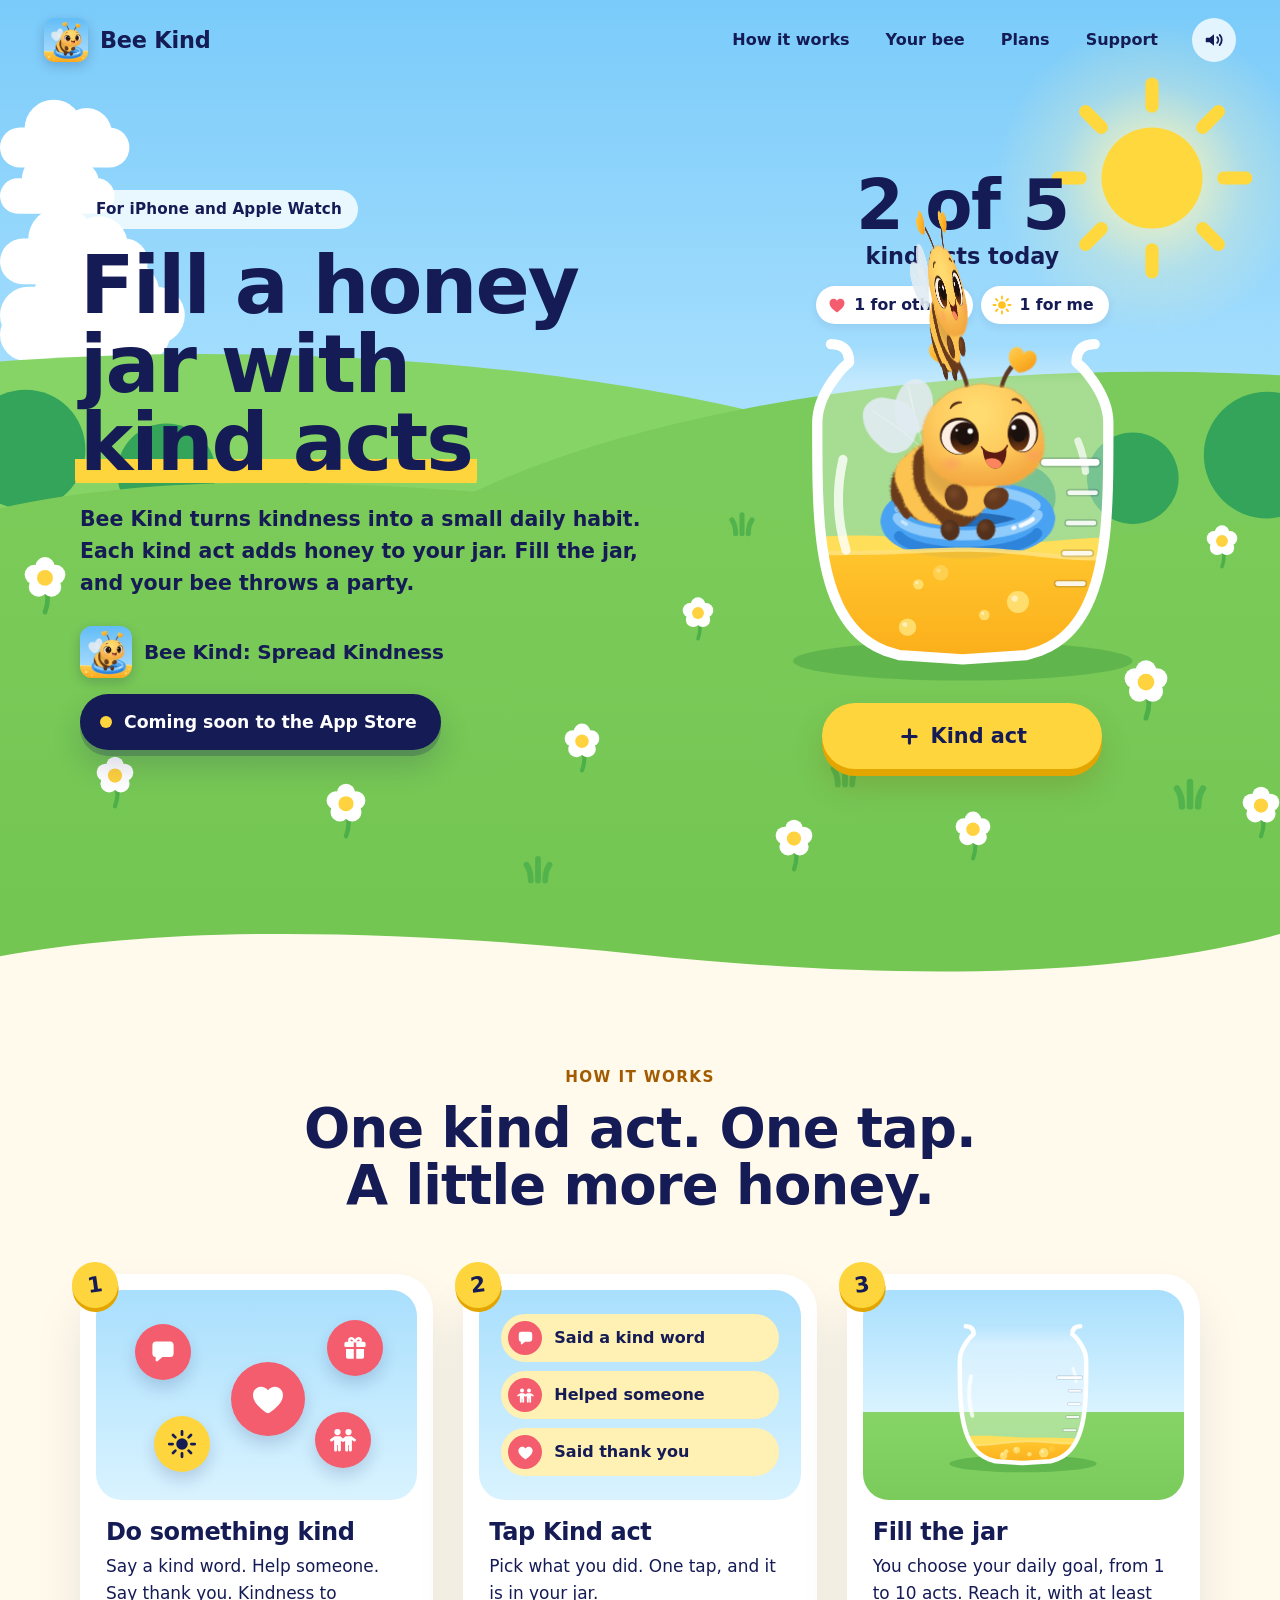
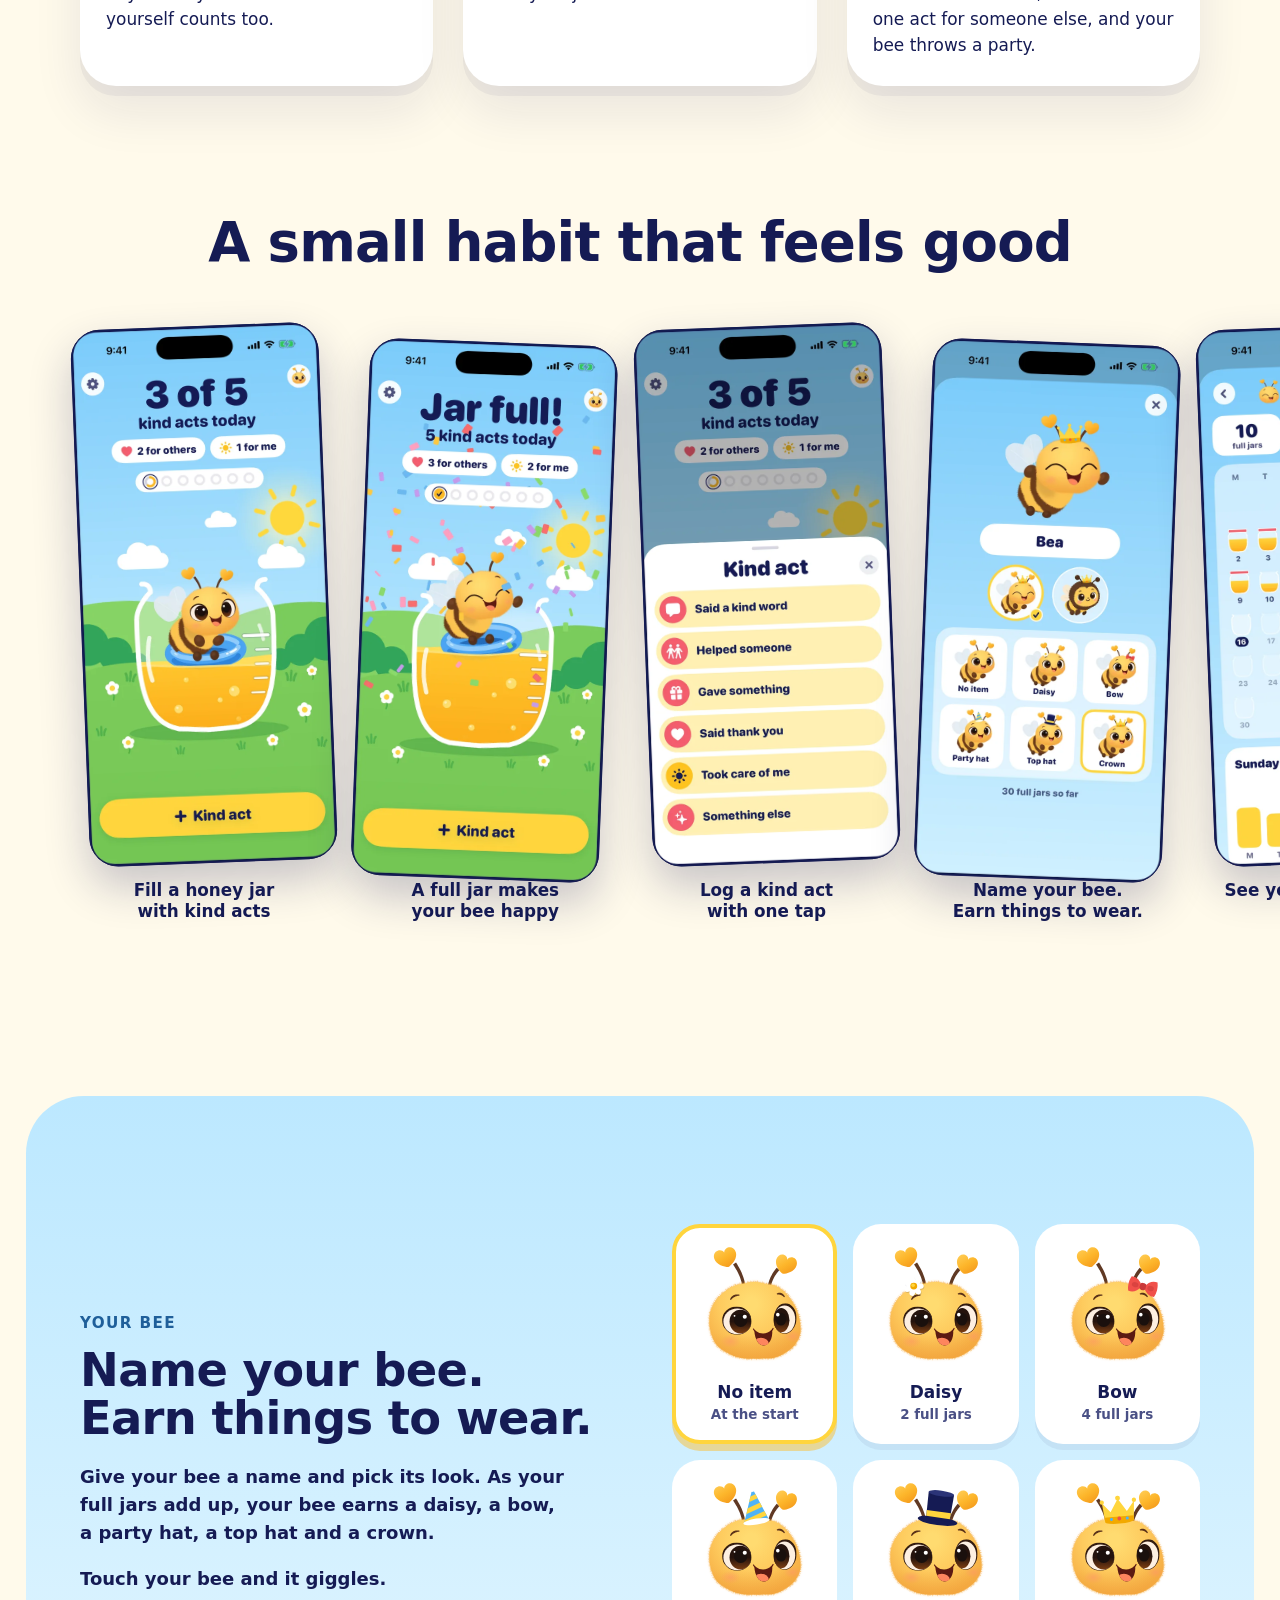
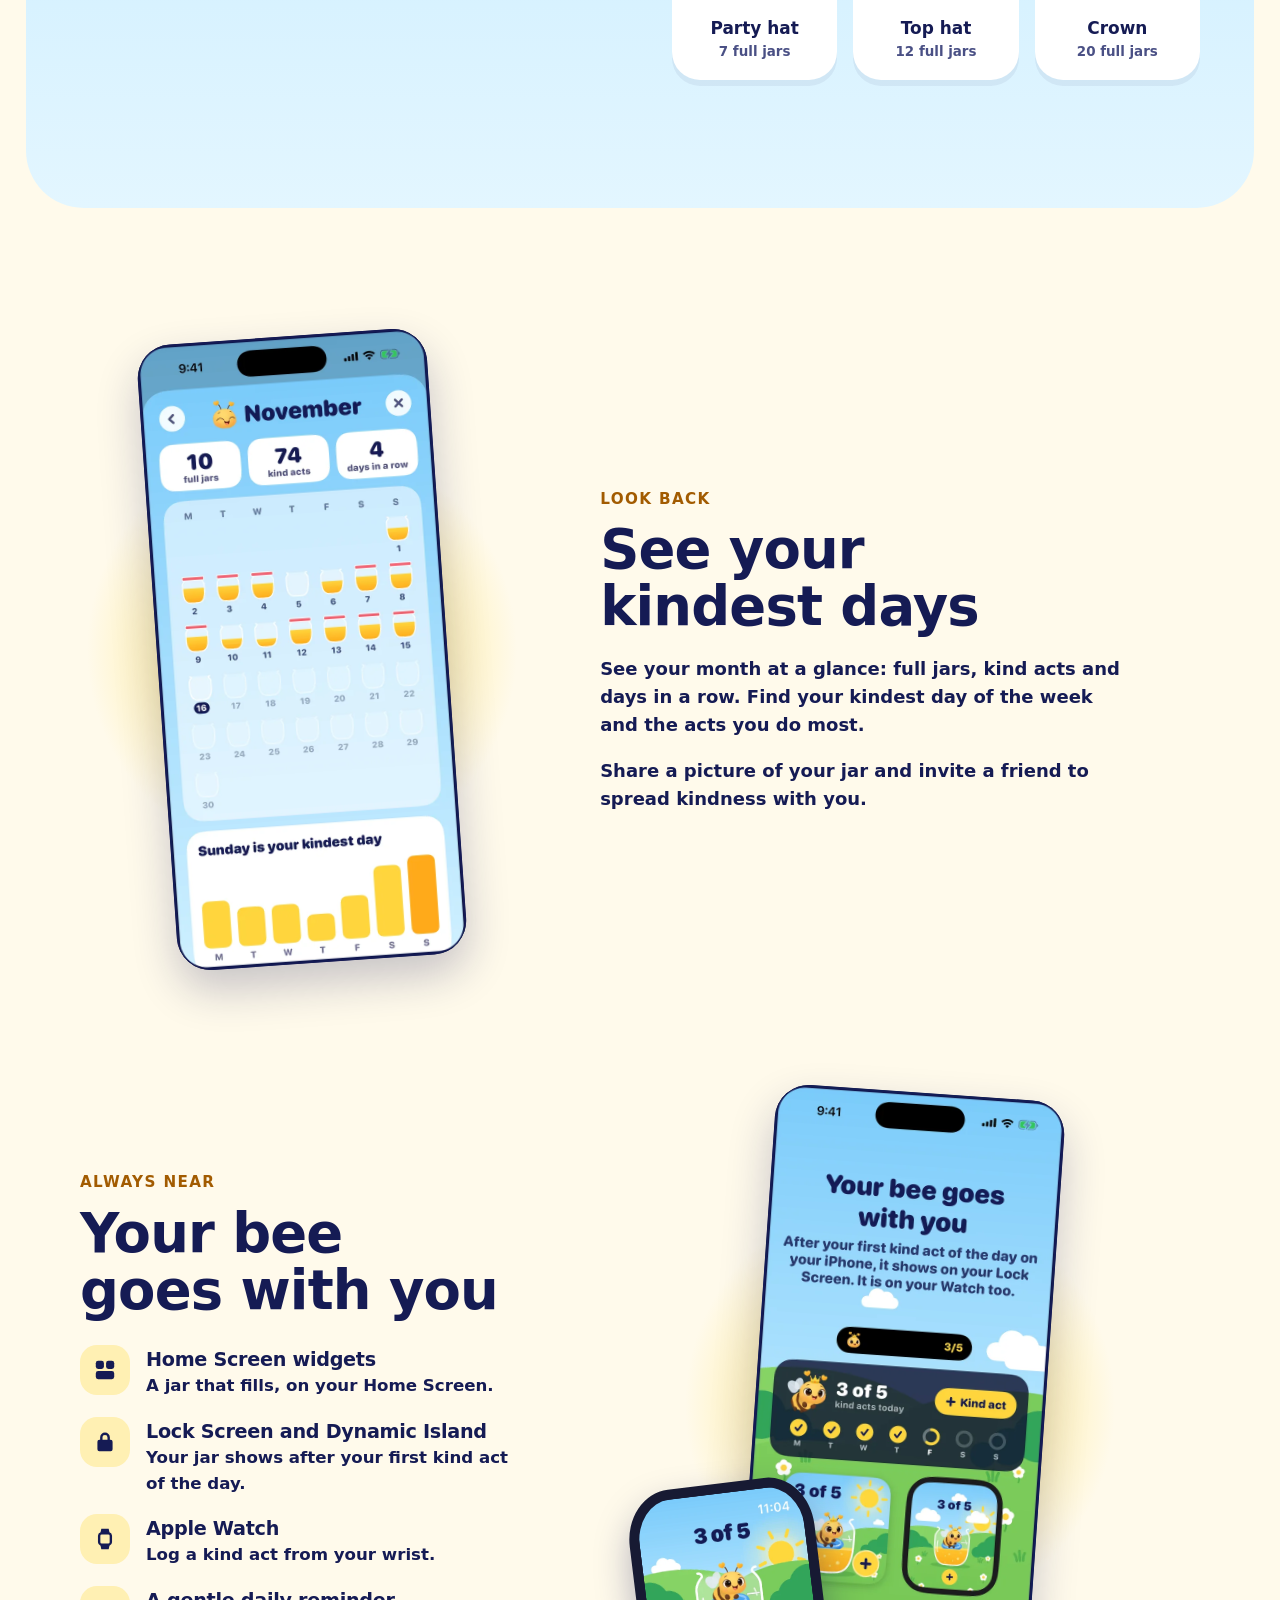
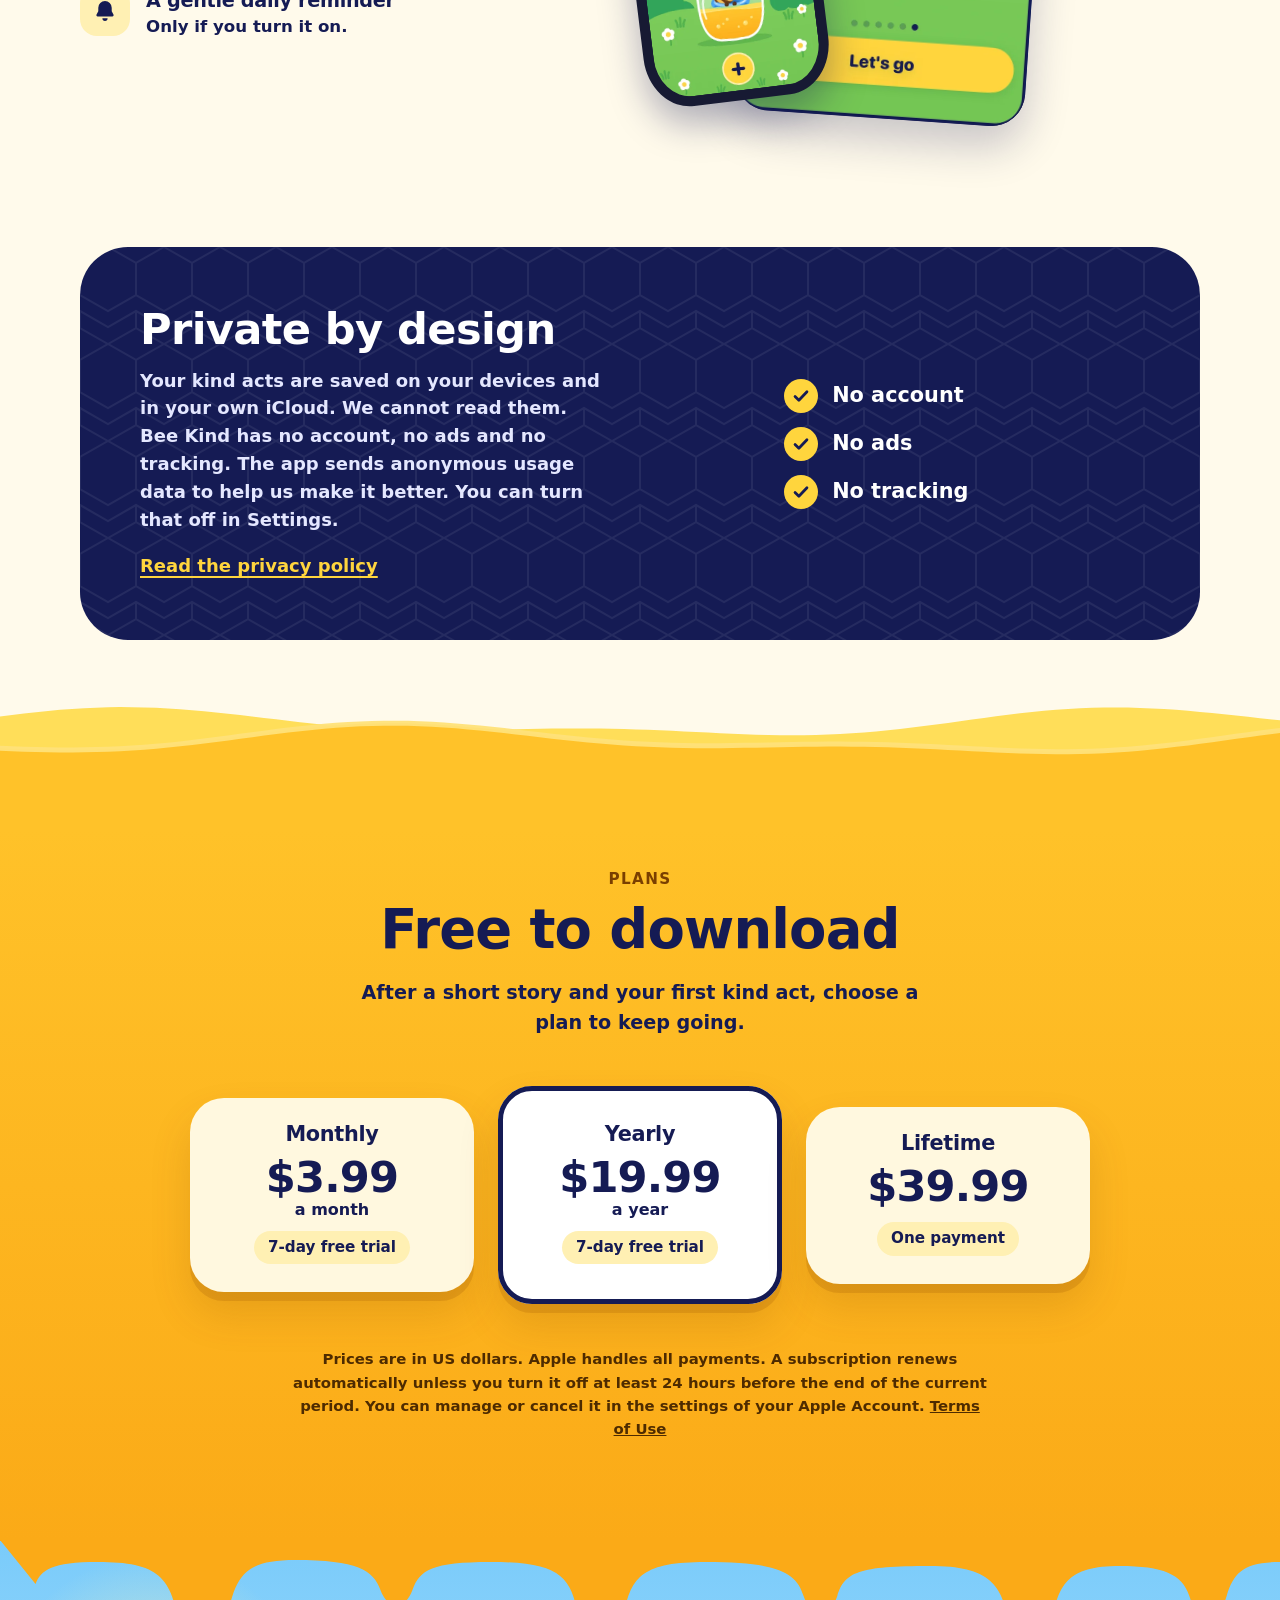
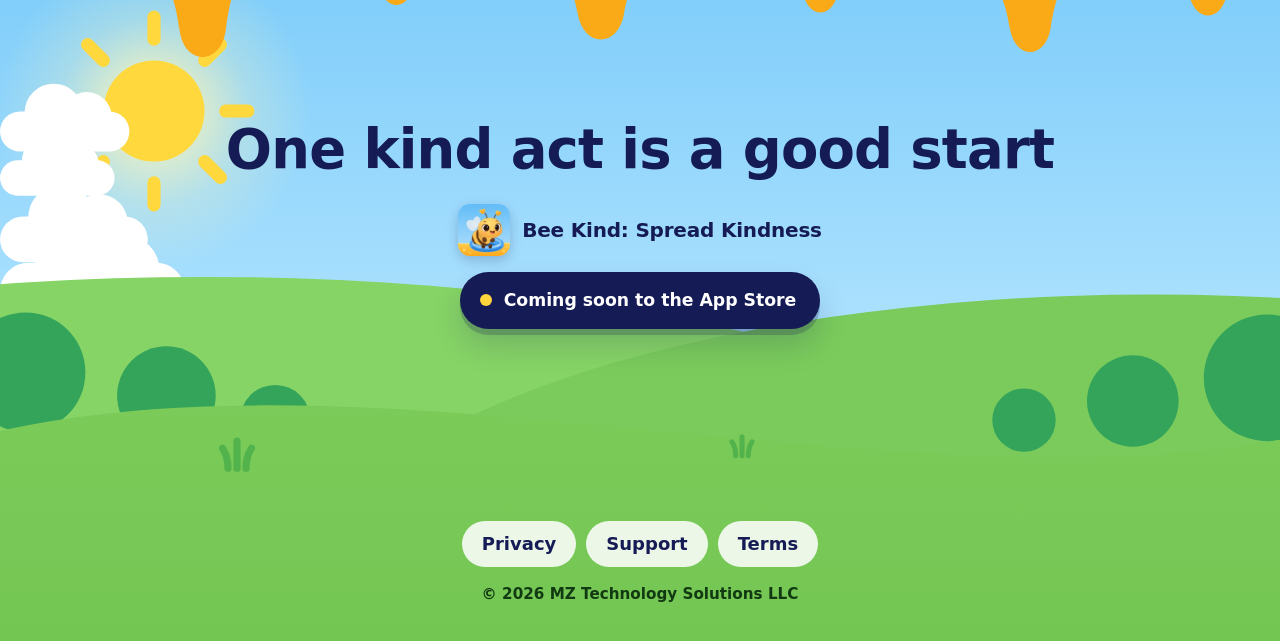
==== index.html @ 1aac34ce "Website update (source commit eb1380f) Co-Authored-By: Claude Fable 5.2 <noreply@anthropic.com>" ====
<!doctype html>
<html lang="en">
<head>
  <meta charset="utf-8">
  <meta name="viewport" content="width=device-width, initial-scale=1, viewport-fit=cover">
  <title>Bee Kind: Spread Kindness - Kindness Tracker App for iPhone</title>
  <meta name="description" content="Bee Kind turns kindness into a small daily habit. Each kind act adds honey to your jar. Fill the jar, and your bee throws a party. For iPhone and Apple Watch.">
  <link rel="canonical" href="https://beekind.io/">
  <meta name="theme-color" content="#7ACBFA">
  <meta property="og:type" content="website">
  <meta property="og:site_name" content="Bee Kind">
  <meta property="og:title" content="Bee Kind: Spread Kindness">
  <meta property="og:description" content="Fill a honey jar with kind acts. A small daily habit for iPhone and Apple Watch.">
  <meta property="og:url" content="https://beekind.io/">
  <meta property="og:image" content="https://beekind.io/assets/img/share.png">
  <meta name="twitter:card" content="summary_large_image">
  <link rel="icon" type="image/png" href="assets/img/favicon-64.png">
  <link rel="apple-touch-icon" href="assets/img/apple-touch-icon.png">
  <!-- store:banner -->
  <link rel="stylesheet" href="assets/css/site.css">
  <script type="application/ld+json">
  {
    "@context": "https://schema.org",
    "@type": "WebSite",
    "name": "Bee Kind",
    "alternateName": ["Bee Kind: Spread Kindness", "beekind.io"],
    "url": "https://beekind.io/"
  }
  </script>
  <script>document.documentElement.className += ' js';</script>
</head>
<body class="home">

<svg class="sprite" aria-hidden="true" focusable="false">
  <symbol id="i-bubble" viewBox="0 0 24 24"><path d="M6.6 3.5h10.8A3.1 3.1 0 0 1 20.5 6.6v6.3a3.1 3.1 0 0 1-3.1 3.1h-5.9l-3.9 3.3c-.6.5-1.5.1-1.5-.7V16A3.1 3.1 0 0 1 3.5 12.9V6.6a3.1 3.1 0 0 1 3.1-3.1Z"/></symbol>
  <symbol id="i-people" viewBox="0 0 24 24"><circle cx="7.6" cy="5.6" r="2.5"/><circle cx="16.4" cy="5.6" r="2.5"/><path d="M1.9 11.3 5.3 9h4.6L12 10.7 14.1 9h4.6l3.4 2.3a1.1 1.1 0 0 1-1.2 1.8l-1.8-1.1V20a1.2 1.2 0 0 1-2.4 0v-4h-.6v4a1.2 1.2 0 0 1-2.4 0v-7.3L12 13.6l-1.7-.9V20a1.2 1.2 0 0 1-2.4 0v-4h-.6v4a1.2 1.2 0 0 1-2.4 0v-8l-1.8 1.1a1.1 1.1 0 0 1-1.2-1.8Z"/></symbol>
  <symbol id="i-gift" viewBox="0 0 24 24"><path d="M9 3.2c1.3 0 2.4.8 3 2 .6-1.2 1.7-2 3-2a2.6 2.6 0 0 1 2.3 3.8H19a1.5 1.5 0 0 1 1.5 1.5v1.7a1 1 0 0 1-1 1H13V7.6h-2v3.6H4.500a1 1 0 0 1-1-1V8.500A1.5 1.500 0 0 1 5 7h1.700A2.600 2.600 0 0 1 9 3.200Zm0 1.900a.700.700 0 0 0 0 1.400h1.600C10.300 5.700 9.700 5.100 9 5.100Zm6 0c-.700 0-1.300.600-1.600 1.400H15a.700.700 0 0 0 0-1.400ZM4.800 12.800H11v7.700H6.300a1.500 1.500 0 0 1-1.500-1.500Zm8.200 0h6.200V19a1.500 1.500 0 0 1-1.500 1.500H13Z"/></symbol>
  <symbol id="i-heart" viewBox="0 0 24 24"><path d="M12 20.6c-.3 0-.6-.1-.9-.3C7.300 17.500 3 14.100 3 9.600 3 6.800 5.100 4.600 7.800 4.600c1.700 0 3.200.8 4.200 2.200 1-1.400 2.500-2.200 4.200-2.200C18.900 4.600 21 6.800 21 9.600c0 4.500-4.300 7.900-8.100 10.700-.3.200-.6.3-.9.3Z"/></symbol>
  <symbol id="i-sun" viewBox="0 0 24 24"><circle cx="12" cy="12" r="4.600"/><path d="M12 1.800v2.700M12 19.500v2.700M1.800 12h2.700M19.500 12h2.700M4.800 4.800l1.900 1.900M17.300 17.300l1.900 1.900M4.800 19.200l1.900-1.900M17.300 6.700l1.900-1.900" fill="none" stroke="currentColor" stroke-width="2.200" stroke-linecap="round"/></symbol>
  <symbol id="i-sparkles" viewBox="0 0 24 24"><path d="M9.500 3.600c.3 3.900 1.800 5.400 5.700 5.900-3.900.500-5.400 2-5.700 5.900-.3-3.900-1.800-5.400-5.700-5.900 3.900-.500 5.400-2 5.700-5.900ZM17.300 12.600c.2 2.500 1.100 3.400 3.600 3.700-2.500.300-3.400 1.200-3.600 3.700-.2-2.500-1.100-3.400-3.600-3.700 2.500-.300 3.400-1.200 3.600-3.700ZM17.600 3c.1 1.600.700 2.200 2.300 2.400-1.600.200-2.200.800-2.300 2.400-.1-1.600-.700-2.200-2.300-2.400 1.600-.200 2.200-.800 2.300-2.400Z"/></symbol>
  <symbol id="i-plus" viewBox="0 0 24 24"><path d="M12 5v14M5 12h14" fill="none" stroke="currentColor" stroke-width="3.200" stroke-linecap="round"/></symbol>
  <symbol id="i-close" viewBox="0 0 24 24"><path d="M6.500 6.500l11 11M17.500 6.500l-11 11" fill="none" stroke="currentColor" stroke-width="2.800" stroke-linecap="round"/></symbol>
  <symbol id="i-again" viewBox="0 0 24 24"><path d="M5.200 12a6.800 6.800 0 1 0 2.200-5" fill="none" stroke="currentColor" stroke-width="2.600" stroke-linecap="round"/><path d="M4.200 3.800v4.600h4.600" fill="none" stroke="currentColor" stroke-width="2.600" stroke-linecap="round" stroke-linejoin="round"/></symbol>
  <symbol id="i-sound-on" viewBox="0 0 24 24"><path d="M4 9.500h3.200L12 5.600v12.800l-4.800-3.900H4a1 1 0 0 1-1-1v-3a1 1 0 0 1 1-1Z"/><path d="M15.500 9a4.300 4.300 0 0 1 0 6M18.200 6.500a8 8 0 0 1 0 11" fill="none" stroke="currentColor" stroke-width="2" stroke-linecap="round"/></symbol>
  <symbol id="i-sound-off" viewBox="0 0 24 24"><path d="M4 9.500h3.200L12 5.600v12.800l-4.800-3.900H4a1 1 0 0 1-1-1v-3a1 1 0 0 1 1-1Z"/><path d="M16 9.500l5 5M21 9.500l-5 5" fill="none" stroke="currentColor" stroke-width="2" stroke-linecap="round"/></symbol>
  <symbol id="i-check" viewBox="0 0 24 24"><path d="M5.500 12.500l4.200 4.200 8.800-9.400" fill="none" stroke="currentColor" stroke-width="3" stroke-linecap="round" stroke-linejoin="round"/></symbol>
  <symbol id="i-widget" viewBox="0 0 24 24"><rect x="3.500" y="3.500" width="7.500" height="7.500" rx="2.200"/><rect x="13" y="3.500" width="7.500" height="7.500" rx="2.200"/><rect x="3.500" y="13" width="17" height="7.500" rx="2.200"/></symbol>
  <symbol id="i-lock" viewBox="0 0 24 24"><path d="M7.500 10V7.800a4.500 4.500 0 0 1 9 0V10h.700A1.800 1.800 0 0 1 19 11.800v6.900a1.800 1.800 0 0 1-1.800 1.800H6.800A1.800 1.800 0 0 1 5 18.700v-6.900A1.800 1.800 0 0 1 6.800 10Zm2.200 0h4.600V7.800a2.300 2.300 0 0 0-4.600 0Z"/></symbol>
  <symbol id="i-watch" viewBox="0 0 24 24"><path d="M8.600 2.500h6.800l.700 3.300A3.500 3.500 0 0 1 18.500 9v6a3.500 3.500 0 0 1-2.400 3.200l-.700 3.300H8.600l-.700-3.300A3.500 3.500 0 0 1 5.500 15V9a3.500 3.500 0 0 1 2.400-3.200Zm.400 5.300A1.300 1.300 0 0 0 7.700 9.100v5.800A1.300 1.300 0 0 0 9 16.200h6a1.300 1.300 0 0 0 1.300-1.300V9.100A1.300 1.300 0 0 0 15 7.800Z"/></symbol>
  <symbol id="i-bell" viewBox="0 0 24 24"><path d="M12 2.800a6.200 6.200 0 0 1 6.200 6.200v3.300l1.600 2.900a1.200 1.200 0 0 1-1 1.800H5.200a1.200 1.200 0 0 1-1-1.800l1.600-2.900V9A6.200 6.200 0 0 1 12 2.800ZM9.600 18.800h4.800a2.400 2.400 0 0 1-4.800 0Z"/></symbol>
</svg>

<a class="skip" href="#main">Skip to the content</a>

<header class="top">
  <a class="brand" href="./" aria-label="Bee Kind, home">
    <img src="assets/img/app-icon.webp" width="44" height="44" alt="">
    <span>Bee Kind</span>
  </a>
  <nav class="top__nav" aria-label="Main">
    <a href="#how">How it works</a>
    <a href="#bee">Your bee</a>
    <a href="#plans">Plans</a>
    <a href="support">Support</a>
  </nav>
  <button class="round-btn" id="soundToggle" type="button" aria-pressed="true" aria-label="Sound">
    <svg class="icon icon--on" aria-hidden="true"><use href="#i-sound-on"/></svg>
    <svg class="icon icon--off" aria-hidden="true"><use href="#i-sound-off"/></svg>
  </button>
</header>

<main id="main">

  <!-- ===== Hero: the meadow, the jar and the bee ===== -->
  <section class="hero" id="top" aria-labelledby="hero-title">
    <div class="scene" data-scene="hero" aria-hidden="true"></div>

    <div class="hero__inner wrap">
      <div class="hero__copy">
        <p class="pill rise" style="--i:0">For iPhone and Apple Watch</p>
        <h1 id="hero-title" class="rise" style="--i:1">Fill a honey jar with <span class="hl">kind&nbsp;acts</span></h1>
        <p class="lede rise" style="--i:2">Bee Kind turns kindness into a small daily habit. Each kind act adds honey to your jar. Fill the jar, and your bee throws a party.</p>
        <div class="store rise" style="--i:3">
          <p class="appname"><img src="assets/img/app-icon.webp" width="52" height="52" alt=""><span>Bee Kind: Spread Kindness</span></p>
          <!-- store:start -->
          <p><span class="soon"><span class="soon__dot" aria-hidden="true"></span>Coming soon to the App Store</span></p>
          <!-- store:end -->
        </div>
      </div>

      <div class="hero__demo" id="demo">
        <div class="count" aria-live="polite">
          <p class="count__big" id="countBig">2 of 5</p>
          <p class="count__small" id="countSmall">kind acts today</p>
        </div>
        <div class="tags">
          <span class="tag"><svg class="icon tag__icon tag__icon--others" aria-hidden="true"><use href="#i-heart"/></svg><span id="tagOthers">1 for others</span></span>
          <span class="tag"><svg class="icon tag__icon tag__icon--me" aria-hidden="true"><use href="#i-sun"/></svg><span id="tagMe">1 for me</span></span>
        </div>
        <div class="jar-stage" id="jarStage">
          <noscript><img class="jar-stage__still" src="assets/img/phone-1.webp" width="600" height="1297" alt="The Bee Kind home screen: a bee in a honey jar, 3 of 5 kind acts today"></noscript>
        </div>
        <div class="demo__actions">
          <button class="btn btn--gold btn--big" id="addAct" type="button">
            <svg class="icon" aria-hidden="true"><use href="#i-plus"/></svg>Kind act
          </button>
          <button class="round-btn round-btn--white" id="startAgain" type="button" aria-label="Start again" hidden>
            <svg class="icon" aria-hidden="true"><use href="#i-again"/></svg>
          </button>
        </div>
      </div>
    </div>
  </section>

  <!-- ===== How it works ===== -->
  <section class="band band--cream how" id="how" aria-labelledby="how-title">
    <svg class="edge edge--grass" viewBox="0 0 1440 90" preserveAspectRatio="none" aria-hidden="true"><path d="M0 0h1440v38c-180 46-420 52-720 22S180 30 0 62Z"/></svg>
    <div class="wrap">
      <p class="eyebrow reveal">How it works</p>
      <h2 id="how-title" class="reveal"><span class="nb">One kind act.</span> <span class="nb">One tap.</span><br>A little more honey.</h2>

      <ol class="steps">
        <li class="step reveal" style="--i:0">
          <div class="step__art step__art--kind" aria-hidden="true">
            <span class="float-tag float-tag--1"><svg class="icon"><use href="#i-bubble"/></svg></span>
            <span class="float-tag float-tag--2"><svg class="icon"><use href="#i-heart"/></svg></span>
            <span class="float-tag float-tag--3"><svg class="icon"><use href="#i-gift"/></svg></span>
            <span class="float-tag float-tag--4 float-tag--me"><svg class="icon"><use href="#i-sun"/></svg></span>
            <span class="float-tag float-tag--5"><svg class="icon"><use href="#i-people"/></svg></span>
          </div>
          <p class="step__num" aria-hidden="true">1</p>
          <h3>Do something kind</h3>
          <p>Say a kind word. Help someone. Say thank you. Kindness to yourself counts too.</p>
        </li>
        <li class="step reveal" style="--i:1">
          <div class="step__art step__art--tap" aria-hidden="true">
            <div class="mini-row"><span class="act__tag"><svg class="icon"><use href="#i-bubble"/></svg></span>Said a kind word</div>
            <div class="mini-row mini-row--press"><span class="act__tag"><svg class="icon"><use href="#i-people"/></svg></span>Helped someone</div>
            <div class="mini-row"><span class="act__tag"><svg class="icon"><use href="#i-heart"/></svg></span>Said thank you</div>
          </div>
          <p class="step__num" aria-hidden="true">2</p>
          <h3>Tap Kind act</h3>
          <p>Pick what you did. One tap, and it is in your jar.</p>
        </li>
        <li class="step reveal" style="--i:2">
          <div class="step__art step__art--jar" id="miniJar" aria-hidden="true"></div>
          <p class="step__num" aria-hidden="true">3</p>
          <h3>Fill the jar</h3>
          <p>You choose your daily goal, from 1 to 10 acts. Reach it, with at least one act for someone else, and your bee throws a party.</p>
        </li>
      </ol>
    </div>
  </section>

  <!-- ===== The screens ===== -->
  <section class="band band--cream screens" aria-labelledby="screens-title">
    <div class="wrap">
      <h2 id="screens-title" class="reveal">A small habit that feels good</h2>
    </div>
    <div class="strip" id="strip" tabindex="0" role="group" aria-label="Pictures of the app">
      <figure class="shot reveal" style="--i:0"><div class="phone"><img src="assets/img/phone-1.webp" width="600" height="1297" loading="lazy" alt="Home screen: a bee floats in a honey jar. 3 of 5 kind acts today."></div><figcaption>Fill a honey jar with kind acts</figcaption></figure>
      <figure class="shot reveal" style="--i:1"><div class="phone"><img src="assets/img/phone-2.webp" width="600" height="1297" loading="lazy" alt="The jar is full. Confetti falls and the bee is happy."></div><figcaption>A full jar makes your bee happy</figcaption></figure>
      <figure class="shot reveal" style="--i:2"><div class="phone"><img src="assets/img/phone-3.webp" width="600" height="1297" loading="lazy" alt="The list of kind acts: said a kind word, helped someone, gave something, said thank you, took care of me, something else."></div><figcaption>Log a kind act with one tap</figcaption></figure>
      <figure class="shot reveal" style="--i:3"><div class="phone"><img src="assets/img/phone-4.webp" width="600" height="1297" loading="lazy" alt="Your bee, named Bea, with a crown. Other things to wear show below."></div><figcaption>Name your bee. Earn things to wear.</figcaption></figure>
      <figure class="shot reveal" style="--i:4"><div class="phone"><img src="assets/img/phone-5.webp" width="600" height="1297" loading="lazy" alt="A month of jars: 10 full jars, 74 kind acts, 4 days in a row."></div><figcaption>See your kindest days</figcaption></figure>
      <figure class="shot reveal" style="--i:5"><div class="phone"><img src="assets/img/phone-6.webp" width="600" height="1297" loading="lazy" alt="The jar on the Lock Screen, in the Dynamic Island and in widgets."></div><figcaption>On your Lock Screen, widgets and Watch</figcaption></figure>
    </div>
  </section>

  <!-- ===== Your bee ===== -->
  <section class="band band--sky beeband" id="bee" aria-labelledby="bee-title">
    <div class="wrap beeband__grid">
      <div class="beeband__copy">
        <p class="eyebrow reveal">Your bee</p>
        <h2 id="bee-title" class="reveal">Name your bee.<br>Earn things to wear.</h2>
        <p class="reveal">Give your bee a name and pick its look. As your full jars add up, your bee earns a daisy, a bow, a party hat, a top hat and a crown.</p>
        <p class="reveal">Touch your bee and it giggles.</p>
      </div>
      <div class="looks reveal" id="looks" role="group" aria-label="Things for the bee to wear">
        <button class="look is-on" type="button" data-item="none" aria-pressed="true"><span class="look__bee"></span><span class="look__name">No item</span><span class="look__jars">At the start</span></button>
        <button class="look" type="button" data-item="flower" aria-pressed="false"><span class="look__bee"></span><span class="look__name">Daisy</span><span class="look__jars">2 full jars</span></button>
        <button class="look" type="button" data-item="bow" aria-pressed="false"><span class="look__bee"></span><span class="look__name">Bow</span><span class="look__jars">4 full jars</span></button>
        <button class="look" type="button" data-item="partyHat" aria-pressed="false"><span class="look__bee"></span><span class="look__name">Party hat</span><span class="look__jars">7 full jars</span></button>
        <button class="look" type="button" data-item="topHat" aria-pressed="false"><span class="look__bee"></span><span class="look__name">Top hat</span><span class="look__jars">12 full jars</span></button>
        <button class="look" type="button" data-item="crown" aria-pressed="false"><span class="look__bee"></span><span class="look__name">Crown</span><span class="look__jars">20 full jars</span></button>
      </div>
    </div>
  </section>

  <!-- ===== Look back, and always near ===== -->
  <section class="band band--cream near" aria-labelledby="back-title">
    <div class="wrap">
      <div class="duo">
        <div class="duo__art reveal">
          <div class="phone phone--tilt-l"><img src="assets/img/phone-5.webp" width="600" height="1297" loading="lazy" alt="A month of jars: 10 full jars, 74 kind acts, 4 days in a row. Sunday is the kindest day."></div>
        </div>
        <div class="duo__copy">
          <p class="eyebrow reveal">Look back</p>
          <h2 id="back-title" class="reveal">See your kindest days</h2>
          <p class="reveal">See your month at a glance: full jars, kind acts and days in a row. Find your kindest day of the week and the acts you do most.</p>
          <p class="reveal">Share a picture of your jar and invite a friend to spread kindness with you.</p>
        </div>
      </div>

      <div class="duo duo--flip">
        <div class="duo__art duo__art--devices reveal">
          <div class="phone phone--tilt-r"><img src="assets/img/phone-6.webp" width="600" height="1297" loading="lazy" alt="The jar on the Lock Screen, in the Dynamic Island and in two widgets."></div>
          <div class="watch"><img src="assets/img/watch-1.webp" width="416" height="496" loading="lazy" alt="The Apple Watch app: the bee in its jar, 3 of 5."></div>
        </div>
        <div class="duo__copy">
          <p class="eyebrow reveal">Always near</p>
          <h2 class="reveal">Your bee goes with you</h2>
          <ul class="facts">
            <li class="reveal"><span class="facts__icon"><svg class="icon" aria-hidden="true"><use href="#i-widget"/></svg></span><div><h3>Home Screen widgets</h3><p>A jar that fills, on your Home Screen.</p></div></li>
            <li class="reveal"><span class="facts__icon"><svg class="icon" aria-hidden="true"><use href="#i-lock"/></svg></span><div><h3>Lock Screen and Dynamic Island</h3><p>Your jar shows after your first kind act of the day.</p></div></li>
            <li class="reveal"><span class="facts__icon"><svg class="icon" aria-hidden="true"><use href="#i-watch"/></svg></span><div><h3>Apple Watch</h3><p>Log a kind act from your wrist.</p></div></li>
            <li class="reveal"><span class="facts__icon"><svg class="icon" aria-hidden="true"><use href="#i-bell"/></svg></span><div><h3>A gentle daily reminder</h3><p>Only if you turn it on.</p></div></li>
          </ul>
        </div>
      </div>

      <div class="private reveal" aria-labelledby="private-title">
        <div class="private__copy">
          <h2 id="private-title">Private by design</h2>
          <p>Your kind acts are saved on your devices and in your own iCloud. We cannot read them. Bee Kind has no account, no ads and no tracking. The app sends anonymous usage data to help us make it better. You can turn that off in Settings.</p>
          <a class="link" href="privacy">Read the privacy policy</a>
        </div>
        <ul class="private__list">
          <li><svg class="icon" aria-hidden="true"><use href="#i-check"/></svg>No account</li>
          <li><svg class="icon" aria-hidden="true"><use href="#i-check"/></svg>No ads</li>
          <li><svg class="icon" aria-hidden="true"><use href="#i-check"/></svg>No tracking</li>
        </ul>
      </div>
    </div>
  </section>

  <!-- ===== Plans, in the honey ===== -->
  <section class="band honey" id="plans" aria-labelledby="plans-title">
    <canvas class="honey__waves" id="honeyWaves" aria-hidden="true"></canvas>
    <div class="honey__bubbles" aria-hidden="true"><i></i><i></i><i></i><i></i><i></i><i></i><i></i></div>
    <div class="wrap">
      <p class="eyebrow reveal">Plans</p>
      <h2 id="plans-title" class="reveal">Free to download</h2>
      <p class="honey__lede reveal">After a short story and your first kind act, choose a plan to keep going.</p>
      <ul class="plans">
        <li class="plan reveal" style="--i:0">
          <h3>Monthly</h3>
          <p class="plan__price">$3.99 <span>a month</span></p>
          <p class="plan__note">7-day free trial</p>
        </li>
        <li class="plan plan--main reveal" style="--i:1">
          <h3>Yearly</h3>
          <p class="plan__price">$19.99 <span>a year</span></p>
          <p class="plan__note">7-day free trial</p>
        </li>
        <li class="plan reveal" style="--i:2">
          <h3>Lifetime</h3>
          <p class="plan__price">$39.99</p>
          <p class="plan__note">One payment</p>
        </li>
      </ul>
      <p class="fine reveal">Prices are in US dollars. Apple handles all payments. A subscription renews automatically unless you turn it off at least 24 hours before the end of the current period. You can manage or cancel it in the settings of your Apple Account. <a href="terms">Terms of Use</a></p>
    </div>
    <svg class="edge edge--drip" viewBox="0 0 1440 120" preserveAspectRatio="none" aria-hidden="true"><path d="M0 0h1440v22c-40 0-52 10-60 34-8 26-34 26-42 0-8-22-30-30-78-30-60 0-70 18-78 62-6 32-40 32-46 0-8-44-22-62-90-62-80 0-96 6-104 30-8 22-30 22-38 0-8-24-30-34-110-34-70 0-84 14-92 52-7 34-45 34-52 0-8-38-22-52-98-52-66 0-80 8-88 28-8 20-28 20-36 0-8-20-26-30-96-30-58 0-70 16-78 70-5 36-47 36-52 0-8-54-24-68-92-68-52 0-64 8-70 22Z"/></svg>
  </section>

  <!-- ===== The last meadow ===== -->
  <section class="outro" aria-labelledby="outro-title">
    <div class="scene" data-scene="outro" aria-hidden="true"></div>
    <div class="wrap outro__inner">
      <h2 id="outro-title" class="reveal">One kind act is a good start</h2>
      <div class="store store--center reveal">
        <p class="appname"><img src="assets/img/app-icon.webp" width="52" height="52" alt=""><span>Bee Kind: Spread Kindness</span></p>
        <!-- store:start -->
        <p><span class="soon"><span class="soon__dot" aria-hidden="true"></span>Coming soon to the App Store</span></p>
        <!-- store:end -->
      </div>
      <span class="perch" id="outroPerch" aria-hidden="true"></span>
    </div>
    <footer class="foot">
      <nav class="foot__nav" aria-label="Footer">
        <a href="privacy">Privacy</a>
        <a href="support">Support</a>
        <a href="terms">Terms</a>
      </nav>
      <p class="foot__copy">&copy; 2026 MZ Technology Solutions LLC</p>
    </footer>
  </section>
</main>

<!-- The list of kind acts -->
<dialog class="sheet" id="actSheet" aria-labelledby="sheet-title">
  <div class="sheet__head">
    <h2 id="sheet-title">Kind act</h2>
    <button class="round-btn round-btn--soft" type="button" id="sheetClose" aria-label="Close">
      <svg class="icon" aria-hidden="true"><use href="#i-close"/></svg>
    </button>
  </div>
  <ul class="acts">
    <li><button class="act" type="button" data-for="others"><span class="act__tag"><svg class="icon" aria-hidden="true"><use href="#i-bubble"/></svg></span>Said a kind word</button></li>
    <li><button class="act" type="button" data-for="others"><span class="act__tag"><svg class="icon" aria-hidden="true"><use href="#i-people"/></svg></span>Helped someone</button></li>
    <li><button class="act" type="button" data-for="others"><span class="act__tag"><svg class="icon" aria-hidden="true"><use href="#i-gift"/></svg></span>Gave something</button></li>
    <li><button class="act" type="button" data-for="others"><span class="act__tag"><svg class="icon" aria-hidden="true"><use href="#i-heart"/></svg></span>Said thank you</button></li>
    <li><button class="act" type="button" data-for="me"><span class="act__tag act__tag--me"><svg class="icon" aria-hidden="true"><use href="#i-sun"/></svg></span>Took care of me</button></li>
    <li><button class="act" type="button" data-for="others"><span class="act__tag"><svg class="icon" aria-hidden="true"><use href="#i-sparkles"/></svg></span>Something else</button></li>
  </ul>
</dialog>

<script src="assets/js/bee.js" defer></script>
<script src="assets/js/jar.js" defer></script>
<script src="assets/js/site.js" defer></script>
</body>
</html>
---- assets/css/site.css ----
/* Bee Kind website. The colors and the shapes follow the iPhone app. */

:root {
  --navy: #151B54;
  --navy-2: #2B3478;
  --gold: #FFD53D;
  --gold-deep: #FFB81F;
  --amber: #F2A900;
  --rose: #F45D6E;
  --cream: #FFF0B3;
  --paper: #FFFAEB;
  --sky-1: #7ACBFA;
  --sky-2: #B9E7FF;
  --sky-3: #CFF0FF;
  --grass: #74C653;
  --honey-1: #FFC229;
  --honey-2: #FBAA17;
  --honey-top: #FFDE59;
  --font-head: ui-rounded, "SF Pro Rounded", "Nunito", "Arial Rounded MT Bold", system-ui, -apple-system, "Segoe UI", Roboto, "Helvetica Neue", sans-serif;
  --font-body: ui-rounded, "SF Pro Rounded", "Nunito", system-ui, -apple-system, "Segoe UI", Roboto, "Helvetica Neue", sans-serif;
  --spring: cubic-bezier(.34, 1.56, .64, 1);
  --ease: cubic-bezier(.22, .8, .3, 1);
  --shadow-card: 0 10px 0 rgba(21, 27, 84, .05), 0 26px 50px rgba(21, 27, 84, .09);
}

*, *::before, *::after { box-sizing: border-box; }

html {
  -webkit-text-size-adjust: 100%;
  scroll-behavior: smooth;
  scroll-padding-top: 20px;
}

body {
  margin: 0;
  background: var(--paper);
  color: var(--navy);
  font-family: var(--font-body);
  font-size: 1.125rem;
  font-weight: 500;
  line-height: 1.55;
  -webkit-font-smoothing: antialiased;
  overflow-x: hidden;
}

h1, h2, h3 {
  font-family: var(--font-head);
  font-weight: 900;
  font-synthesis-weight: none;
  line-height: 1.05;
  letter-spacing: -.015em;
  margin: 0;
  text-wrap: balance;
}

p { margin: 0 0 1em; text-wrap: pretty; }
p:last-child { margin-bottom: 0; }

[hidden] { display: none !important; }

a { color: inherit; }
img { max-width: 100%; }
button { font: inherit; color: inherit; }

:focus-visible {
  outline: 3px solid var(--navy);
  outline-offset: 3px;
  border-radius: 10px;
}

.nb { white-space: nowrap; }
.sprite { position: absolute; width: 0; height: 0; overflow: hidden; }
.icon { width: 1.25em; height: 1.25em; fill: currentColor; flex: none; }

.wrap { width: min(1120px, 100% - 40px); margin-inline: auto; }

.skip {
  position: absolute; left: 16px; top: -80px; z-index: 100;
  background: var(--navy); color: #fff; font-weight: 800;
  padding: 12px 18px; border-radius: 999px; text-decoration: none;
}
.skip:focus { top: 16px; }

/* ---------- Top bar ---------- */

.top {
  position: absolute; left: 0; right: 0; top: 0; z-index: 20;
  display: flex; align-items: center; gap: 12px;
  padding: 18px clamp(16px, 4vw, 44px);
}
.brand {
  display: inline-flex; align-items: center; gap: 12px;
  font-family: var(--font-head); font-weight: 900; font-size: 1.4rem; letter-spacing: -.01em;
  text-decoration: none; font-synthesis-weight: none;
}
.brand img {
  width: 44px; height: 44px; border-radius: 23%;
  box-shadow: 0 4px 12px rgba(21, 27, 84, .22);
  transition: transform .5s var(--spring);
}
.brand:hover img { transform: rotate(-8deg) scale(1.08); }
.top__nav { margin-left: auto; display: flex; gap: 4px; }
.top__nav a {
  font-weight: 800; font-size: 1rem; text-decoration: none;
  padding: 9px 16px; border-radius: 999px;
  transition: background-color .2s, transform .3s var(--spring);
}
.top__nav a:hover { background: rgba(255, 255, 255, .65); transform: translateY(-1px); }

.round-btn {
  display: inline-grid; place-items: center;
  width: 44px; height: 44px; border-radius: 50%; border: 0; padding: 0; cursor: pointer;
  background: rgba(255, 255, 255, .78); color: var(--navy);
  transition: transform .3s var(--spring), background-color .2s;
}
.round-btn:hover { transform: scale(1.08); background: #fff; }
.round-btn:active { transform: scale(.94); }
.round-btn .icon { width: 22px; height: 22px; }
.round-btn--white { background: #fff; box-shadow: 0 5px 0 rgba(21, 27, 84, .14); }
.round-btn--soft { background: #EEF0F6; }
.round-btn--soft:hover { background: #E2E5EF; }
#soundToggle .icon--off, #soundToggle[aria-pressed="false"] .icon--on { display: none; }
#soundToggle[aria-pressed="false"] .icon--off { display: block; }
.top__nav + .round-btn { margin-left: 6px; }

/* ---------- Scene: sky, sun, clouds, hills, flowers ---------- */

.scene { position: absolute; inset: 0; overflow: hidden; z-index: 0; pointer-events: none; }
.scene__sky { position: absolute; inset: 0; }
.scene__hills { position: absolute; left: 0; top: 0; width: 100%; height: 100%; display: block; }

.sun { position: absolute; left: var(--sx, 80%); top: var(--sy, 20%); width: var(--sun, 200px); height: var(--sun, 200px); translate: -50% -50%; }
.sun svg { width: 100%; height: 100%; overflow: visible; display: block; }
.sun__glow { transform-origin: 0 0; animation: sun-glow 9s ease-in-out infinite alternate; }
.sun__rays { transform-origin: 0 0; animation: sun-turn 105s linear infinite; }
@keyframes sun-glow { from { transform: scale(.92); opacity: .82; } to { transform: scale(1.08); opacity: 1; } }
@keyframes sun-turn { to { transform: rotate(360deg); } }

.cloud {
  position: absolute; left: 0; top: var(--cy, 20%); width: var(--cw, 160px);
  animation: cloud-drift var(--dur, 140s) linear infinite; animation-delay: var(--delay, 0s);
}
.cloud svg { display: block; width: 100%; height: auto; overflow: visible; }
.cloud__bob { animation: cloud-bob 11s ease-in-out infinite alternate; animation-delay: var(--delay, 0s); }
@keyframes cloud-drift {
  from { transform: translateX(calc(-1 * var(--cw, 160px) - 20px)); }
  to { transform: translateX(calc(100vw + 20px)); }
}
@keyframes cloud-bob { from { transform: translateY(-3px); } to { transform: translateY(3px); } }

.plant {
  position: absolute; translate: -50% -100%; transform-origin: 50% 100%;
  animation: plant-sway var(--sd, 3.4s) ease-in-out infinite alternate; animation-delay: var(--delay, 0s);
}
.plant svg { display: block; overflow: visible; }
@keyframes plant-sway { from { transform: rotate(-7deg); } to { transform: rotate(7deg); } }

/* ---------- Hero ---------- */

.hero {
  position: relative; overflow: hidden;
  min-height: max(100svh, 780px);
  background: linear-gradient(var(--sky-1), var(--sky-2) 60%, var(--grass) 60%);
  display: flex;
}
.js .hero { background: linear-gradient(var(--sky-1), var(--sky-2) 62%); }

.hero__inner {
  position: relative; z-index: 2;
  display: grid; grid-template-columns: minmax(0, 1.1fr) minmax(0, .9fr);
  gap: clamp(24px, 5vw, 80px); align-items: center;
  padding-top: 104px; padding-bottom: 64px;
}

.pill {
  display: inline-flex; align-items: center;
  background: rgba(255, 255, 255, .8); color: var(--navy);
  font-weight: 800; font-size: .95rem; letter-spacing: .01em;
  padding: 8px 16px; border-radius: 999px; margin: 0;
}

.hero h1 {
  font-size: clamp(2.75rem, 6.3vw, 5rem);
  line-height: .98; letter-spacing: -.025em;
  margin: 18px 0 22px;
}
.hl {
  background-image: linear-gradient(var(--gold), var(--gold));
  background-repeat: no-repeat; background-position: 0 92%; background-size: 100% .3em;
  border-radius: .12em; padding: 0 .06em; margin: 0 -.06em;
}
.js .hl { animation: marker 1s var(--ease) .9s both; }
@keyframes marker { from { background-size: 0 .3em; } to { background-size: 100% .3em; } }

.lede { font-size: clamp(1.15rem, 1.6vw, 1.32rem); font-weight: 600; max-width: 31em; margin-bottom: 26px; }

.soon {
  display: inline-flex; align-items: center; gap: 12px;
  background: var(--navy); color: #fff;
  font-family: var(--font-head); font-weight: 800; font-size: 1.08rem;
  padding: 15px 24px 15px 20px; border-radius: 999px;
  box-shadow: 0 6px 0 rgba(21, 27, 84, .22), 0 16px 30px rgba(21, 27, 84, .18);
}
.store { display: flex; flex-direction: column; align-items: flex-start; gap: 16px; }
.store--center { align-items: center; }
.store p { margin: 0; }
.appname, .doc .appname {
  display: inline-flex; align-items: center; gap: 12px; margin: 0; text-align: left;
  font-family: var(--font-head); font-weight: 900; font-size: 1.25rem; line-height: 1.2; letter-spacing: -.01em;
  font-synthesis-weight: none;
}
.appname img { width: 52px; height: 52px; flex: none; border-radius: 23%; box-shadow: 0 4px 12px rgba(21, 27, 84, .22); }
.doc .appname { margin: 6px 0 20px; }
.badge { display: inline-block; line-height: 0; }
.badge img { display: block; height: 60px; width: auto; }
.soon__dot { width: 12px; height: 12px; border-radius: 50%; background: var(--gold); box-shadow: 0 0 0 0 rgba(255, 213, 61, .7); animation: dot 2.2s ease-out infinite; }
@keyframes dot { to { box-shadow: 0 0 0 12px rgba(255, 213, 61, 0); } }

.js .rise { animation: rise .9s var(--spring) both; animation-delay: calc(var(--i, 0) * 110ms + 150ms); }
@keyframes rise { from { opacity: 0; transform: translateY(26px) scale(.97); } to { opacity: 1; transform: none; } }
html.settled .rise, html.settled .hero__demo, html.settled .hl { animation: none; }

/* The live jar */

.hero__demo { display: flex; flex-direction: column; align-items: center; text-align: center; }
.js .hero__demo { animation: rise 1s var(--spring) .35s both; }

.count p { margin: 0; font-family: var(--font-head); font-synthesis-weight: none; }
.count__big { font-weight: 900; font-size: clamp(3rem, 5.6vw, 4.3rem); line-height: 1; letter-spacing: -.02em; }
.count__big.is-pop { animation: pop .5s var(--spring); }
@keyframes pop { 0% { transform: scale(1); } 40% { transform: scale(1.14); } 100% { transform: scale(1); } }
.count__small { font-weight: 800; font-size: clamp(1.15rem, 1.9vw, 1.4rem); margin-top: 2px; }

.tags { display: flex; flex-wrap: wrap; justify-content: center; gap: 8px; margin-top: 12px; }
.tag {
  display: inline-flex; align-items: center; gap: 7px;
  background: #fff; border-radius: 999px; padding: 7px 15px 7px 11px;
  font-weight: 800; font-size: .98rem; white-space: nowrap;
  box-shadow: 0 3px 10px rgba(21, 27, 84, .08);
}
.tag__icon { width: 20px; height: 20px; }
.tag__icon--others { color: var(--rose); }
.tag__icon--me { color: #FFC21F; }

.jar-stage { position: relative; width: clamp(240px, 27vw, 350px); margin-top: 8px; }
.jar-stage__still { display: block; width: 78%; margin: 0 auto; border-radius: 40px; }
.jar { position: relative; width: 100%; aspect-ratio: 1140 / 1190; }
.jar__svg { position: absolute; inset: 0; width: 100%; height: 100%; overflow: visible; display: block; }
.jar__bee {
  position: absolute; left: 0; top: 0; width: 58.772%; aspect-ratio: 1;
  transform-origin: 55.83% 105.58%; will-change: transform;
}
.jar__bee .bee { width: 100%; height: 100%; pointer-events: auto; cursor: pointer; }

.demo__actions { display: flex; align-items: center; gap: 12px; margin-top: 10px; }

.btn {
  display: inline-flex; align-items: center; justify-content: center; gap: 10px;
  font-family: var(--font-head); font-weight: 900; font-synthesis-weight: none;
  border: 0; border-radius: 999px; cursor: pointer; text-decoration: none;
  transition: transform .18s var(--ease), box-shadow .18s var(--ease), filter .2s;
}
.btn--gold { background: var(--gold); color: var(--navy); box-shadow: 0 7px 0 #E3A600, 0 18px 30px rgba(120, 80, 0, .22); }
.btn--gold:hover { transform: translateY(-2px); box-shadow: 0 9px 0 #E3A600, 0 22px 34px rgba(120, 80, 0, .24); filter: brightness(1.04); }
.btn--gold:active { transform: translateY(5px); box-shadow: 0 2px 0 #E3A600, 0 8px 14px rgba(120, 80, 0, .2); }
.btn--big { font-size: 1.3rem; padding: 17px 40px; min-width: min(280px, 72vw); }
.btn .icon { width: 1.1em; height: 1.1em; }

/* ---------- The bee ---------- */

.bee { position: relative; }
.bee--head { aspect-ratio: 840 / 1040; }
.bee__layer { position: absolute; inset: 0; width: 100%; height: 100%; overflow: visible; display: block; }
.bee__wings { position: absolute; inset: 0; }
.bee__wing { transform-origin: 34.1667% 55%; }

.flyer {
  position: fixed; left: 0; top: 0; z-index: 60;
  width: 120px; height: 120px; pointer-events: none; visibility: hidden;
  will-change: transform;
}
.flyer.is-out { visibility: visible; }
.flyer .bee { width: 100%; height: 100%; }
.flyer__hit {
  position: absolute; left: 26%; top: 20%; width: 68%; height: 62%; border-radius: 50%;
  background: none; border: 0; padding: 0; cursor: pointer; pointer-events: auto;
  -webkit-tap-highlight-color: transparent;
}
.flyer__hit:focus { outline: none; }

.spark {
  position: fixed; left: 0; top: 0; z-index: 59; width: 9px; height: 9px; border-radius: 50%;
  background: #fff; box-shadow: 0 0 8px 2px rgba(255, 233, 150, .9);
  pointer-events: none; opacity: 0;
}
.spark.is-go { animation: spark .75s ease-out forwards; }
@keyframes spark { 0% { opacity: .9; scale: 1; } 100% { opacity: 0; scale: .2; } }

.pop-heart {
  position: fixed; left: 0; top: 0; z-index: 61; width: 26px; height: 26px; color: var(--rose);
  pointer-events: none; animation: heart-up 1.1s var(--ease) forwards;
}
.pop-heart svg { width: 100%; height: 100%; fill: currentColor; display: block; }
@keyframes heart-up {
  0% { opacity: 0; transform: translate(var(--x0), var(--y0)) scale(.3) rotate(var(--r0)); }
  20% { opacity: 1; }
  100% { opacity: 0; transform: translate(var(--x1), var(--y1)) scale(1.1) rotate(var(--r1)); }
}

.confetti { position: fixed; inset: 0; width: 100%; height: 100%; z-index: 58; pointer-events: none; }

/* ---------- The list of kind acts ---------- */

.sheet {
  border: 0; padding: 14px 16px 18px; margin: auto;
  width: min(410px, calc(100vw - 24px)); max-height: calc(100dvh - 24px);
  border-radius: 34px; background: #fff; color: var(--navy);
  box-shadow: 0 30px 80px rgba(21, 27, 84, .4);
}
.sheet::backdrop { background: rgba(21, 27, 84, .42); }
.sheet[open] { animation: sheet-in .42s var(--spring); }
.sheet[open]::backdrop { animation: fade-in .25s ease-out; }
@keyframes sheet-in { from { opacity: 0; transform: translateY(40px) scale(.94); } to { opacity: 1; transform: none; } }
@keyframes fade-in { from { opacity: 0; } to { opacity: 1; } }
.sheet__head { display: grid; grid-template-columns: 44px 1fr 44px; align-items: center; margin-bottom: 10px; }
.sheet__head h2 { grid-column: 2; text-align: center; font-size: 1.5rem; }
.sheet__head .round-btn { grid-column: 3; width: 38px; height: 38px; justify-self: end; }
.sheet__head .round-btn .icon { width: 18px; height: 18px; }

.acts { list-style: none; margin: 0; padding: 0; display: grid; gap: 9px; }
.act {
  display: flex; align-items: center; gap: 14px; width: 100%;
  background: var(--cream); border: 0; border-radius: 999px; padding: 9px 20px 9px 9px;
  font-family: var(--font-head); font-weight: 800; font-size: 1.12rem; text-align: left; cursor: pointer;
  transition: transform .2s var(--spring), background-color .15s;
}
.act:hover { background: #FFE78F; transform: translateX(4px); }
.act:active { transform: scale(.97); }
.act__tag {
  display: inline-grid; place-items: center; flex: none;
  width: 42px; height: 42px; border-radius: 50%; background: var(--rose); color: #fff;
}
.act__tag .icon { width: 23px; height: 23px; }
.act__tag--me { background: var(--gold); color: var(--navy); }

@media (max-width: 560px) {
  .sheet { margin-bottom: 12px; }
}

/* ---------- Bands ---------- */

.band { position: relative; padding: clamp(76px, 10vw, 136px) 0; }
.band--cream { background: var(--paper); }

.edge { position: absolute; left: 0; width: 100%; display: block; pointer-events: none; }
.edge--grass { top: -1px; height: clamp(36px, 6.5vw, 90px); fill: var(--grass); }

.eyebrow {
  font-family: var(--font-head); font-weight: 800; font-size: .95rem; letter-spacing: .09em; text-transform: uppercase;
  color: #A25B00; margin: 0 0 10px;
}
.band h2, .outro h2 { font-size: clamp(2.1rem, 4.6vw, 3.4rem); margin-bottom: 20px; }

.reveal-on .reveal {
  opacity: 0; transform: translateY(28px);
  transition: opacity .7s var(--ease), transform .9s var(--spring);
  transition-delay: calc(var(--i, 0) * 90ms);
}
.reveal-on .reveal.is-in { opacity: 1; transform: none; }

/* How it works */

.how { padding-top: clamp(110px, 13vw, 170px); text-align: center; }
.steps {
  list-style: none; margin: clamp(34px, 5vw, 60px) 0 0; padding: 0;
  display: grid; grid-template-columns: repeat(3, minmax(0, 1fr)); gap: clamp(16px, 2.6vw, 30px);
  text-align: left;
}
.step { position: relative; background: #fff; border-radius: 36px; padding: 16px 16px 28px; box-shadow: var(--shadow-card); }
.step h3 { font-size: 1.5rem; margin: 20px 10px 8px; }
.step > p:last-child { margin: 0 10px; font-size: 1.06rem; }
.step__num {
  position: absolute; left: -8px; top: -12px; z-index: 2; margin: 0;
  width: 46px; height: 46px; border-radius: 50%; display: grid; place-items: center;
  background: var(--gold); font-family: var(--font-head); font-weight: 900; font-size: 1.35rem;
  box-shadow: 0 4px 0 #E3A600; transform: rotate(-8deg);
}
.step__art {
  position: relative; height: 210px; border-radius: 26px; overflow: hidden;
  background: linear-gradient(#A9DFFD, #D9F3FF);
}

.float-tag {
  position: absolute; display: grid; place-items: center;
  width: 56px; height: 56px; border-radius: 50%; background: var(--rose); color: #fff;
  box-shadow: 0 8px 16px rgba(21, 27, 84, .16);
  animation: float 4.4s ease-in-out infinite alternate;
}
.float-tag .icon { width: 30px; height: 30px; }
.float-tag--me { background: var(--gold); color: var(--navy); }
.float-tag--1 { left: 12%; top: 16%; animation-delay: -1s; }
.float-tag--2 { left: 42%; top: 34%; width: 74px; height: 74px; animation-delay: -2.4s; }
.float-tag--2 .icon { width: 40px; height: 40px; }
.float-tag--3 { left: 72%; top: 14%; animation-delay: -.3s; }
.float-tag--4 { left: 18%; top: 60%; animation-delay: -3.1s; }
.float-tag--5 { left: 68%; top: 58%; animation-delay: -1.8s; }
@keyframes float { from { transform: translateY(-9px) rotate(-5deg); } to { transform: translateY(9px) rotate(5deg); } }

.step__art--tap { display: grid; align-content: center; gap: 9px; padding: 0 22px; }
.mini-row {
  display: flex; align-items: center; gap: 12px;
  background: var(--cream); border-radius: 999px; padding: 7px 16px 7px 7px;
  font-family: var(--font-head); font-weight: 800; font-size: 1rem; white-space: nowrap;
}
.mini-row .act__tag { width: 34px; height: 34px; }
.mini-row .act__tag .icon { width: 19px; height: 19px; }
.mini-row--press { animation: press 3.2s var(--ease) infinite; }
@keyframes press {
  0%, 55%, 100% { transform: scale(1); background: var(--cream); box-shadow: none; }
  64% { transform: scale(.95); background: var(--gold); box-shadow: 0 0 0 0 rgba(255, 213, 61, .8); }
  78% { transform: scale(1.03); background: var(--gold); box-shadow: 0 0 0 14px rgba(255, 213, 61, 0); }
}

.step__art--jar { display: grid; place-items: center; background: linear-gradient(#A9DFFD, #D9F3FF 58%, #86D466 58%, #7ACB5C); }
.step__art--jar .jar { width: 150px; margin-top: 8px; }

/* The screens */

.screens { padding-top: 0; text-align: center; overflow: hidden; }
.strip {
  display: flex; gap: clamp(16px, 2.6vw, 34px);
  overflow-x: auto; scroll-snap-type: x proximity; scrollbar-width: none; -webkit-overflow-scrolling: touch;
  padding: 34px max(20px, calc((100vw - 1120px) / 2)) 46px;
  cursor: grab;
}
.strip::-webkit-scrollbar { display: none; }
.strip.is-drag { cursor: grabbing; scroll-snap-type: none; }
.strip.is-drag img { pointer-events: none; }
.shot { flex: 0 0 clamp(190px, 21vw, 248px); margin: 0; scroll-snap-align: center; }
.shot figcaption { font-family: var(--font-head); font-weight: 800; font-size: 1.05rem; line-height: 1.25; margin-top: 18px; padding: 0 4px; text-wrap: balance; }

.phone {
  border-radius: 11.7% / 5.42%; overflow: hidden; background: var(--navy);
  box-shadow: 0 20px 44px rgba(21, 27, 84, .24);
  transition: transform .6s var(--spring), box-shadow .4s;
}
.phone img { display: block; width: 100%; height: auto; -webkit-user-drag: none; user-select: none; }
.shot:nth-child(odd) .phone { transform: rotate(-2.2deg); }
.shot:nth-child(even) .phone { transform: rotate(2.2deg) translateY(16px); }
.shot:hover .phone { transform: rotate(0) translateY(-8px) scale(1.03); box-shadow: 0 30px 60px rgba(21, 27, 84, .28); }

/* Your bee */

.band--sky {
  background: linear-gradient(#BCE8FF, #E3F6FF);
  margin-inline: clamp(0px, 2vw, 28px); border-radius: clamp(30px, 4.5vw, 60px);
}
.band--sky .eyebrow { color: #1F5F9A; }
.beeband h2 { font-size: clamp(2rem, 3.7vw, 2.9rem); }
.beeband__grid { display: grid; grid-template-columns: minmax(0, 1fr) minmax(0, 1fr); gap: clamp(28px, 5vw, 72px); align-items: center; }
.beeband__copy p { max-width: 27em; font-weight: 600; }

.looks { display: grid; grid-template-columns: repeat(3, minmax(0, 1fr)); gap: clamp(10px, 1.5vw, 16px); }
.look {
  display: flex; flex-direction: column; align-items: center;
  background: #fff; border: 4px solid transparent; border-radius: 28px; padding: 12px 6px 14px; cursor: pointer;
  box-shadow: 0 6px 0 rgba(21, 27, 84, .06);
  transition: transform .35s var(--spring), border-color .2s, box-shadow .2s;
}
.look:hover { transform: translateY(-5px) rotate(-1.5deg); }
.look:active { transform: scale(.96); }
.look.is-on { border-color: var(--gold); box-shadow: 0 7px 0 rgba(255, 184, 31, .45); }
.look__bee { display: block; width: 74%; }
.look__name { font-family: var(--font-head); font-weight: 900; font-size: 1.06rem; margin-top: 6px; }
.look__jars { font-weight: 700; font-size: .84rem; color: #4A5085; }

/* Look back, always near */

.near { padding-bottom: clamp(60px, 8vw, 100px); }
.duo {
  display: grid; grid-template-columns: minmax(0, .85fr) minmax(0, 1.15fr);
  gap: clamp(28px, 6vw, 96px); align-items: center; margin-bottom: clamp(76px, 10vw, 130px);
}
.duo--flip .duo__art { order: 2; }
.duo__copy p { max-width: 29em; font-weight: 600; }
.duo__art { position: relative; display: grid; place-items: center; }
.duo__art::before {
  content: ""; position: absolute; width: min(430px, 100%); aspect-ratio: 1; border-radius: 50%;
  background: radial-gradient(closest-side, #FFE48A, #FFF0B3 62%, rgba(255, 240, 179, 0));
}
.duo__art .phone { position: relative; width: min(290px, 68%); }
.phone--tilt-l { transform: rotate(-4deg); }
.phone--tilt-r { transform: rotate(4deg); }
.duo__art:hover .phone { transform: rotate(0) scale(1.02); }
.watch {
  position: absolute; left: 6%; bottom: 3%; width: 31%;
  border-radius: 24%; border: clamp(6px, .8vw, 10px) solid #171A33; background: #171A33; overflow: hidden;
  box-shadow: 0 18px 36px rgba(21, 27, 84, .34); transform: rotate(-7deg);
  transition: transform .6s var(--spring);
}
.watch img { display: block; width: 100%; height: auto; border-radius: 16%; }
.duo__art:hover .watch { transform: rotate(-2deg) translateY(-6px); }

.facts { list-style: none; margin: 26px 0 0; padding: 0; display: grid; gap: 18px; }
.facts li { display: flex; gap: 16px; align-items: flex-start; }
.facts__icon { display: grid; place-items: center; flex: none; width: 50px; height: 50px; border-radius: 17px; background: var(--cream); }
.facts__icon .icon { width: 26px; height: 26px; }
.facts h3 { font-size: 1.2rem; line-height: 1.2; margin: 3px 0 2px; }
.facts p { margin: 0; font-size: 1.04rem; }

.private {
  position: relative; overflow: hidden;
  display: grid; grid-template-columns: minmax(0, 1.25fr) minmax(0, .75fr); gap: clamp(20px, 4vw, 56px); align-items: center;
  background: var(--navy); color: #fff; border-radius: clamp(30px, 4vw, 48px); padding: clamp(30px, 5vw, 60px);
}
.private::before {
  content: ""; position: absolute; inset: 0; opacity: .07;
  background-image: url("data:image/svg+xml,%3Csvg xmlns='http://www.w3.org/2000/svg' width='56' height='97' viewBox='0 0 56 97'%3E%3Cpath d='M28 0l28 16v32L28 64 0 48V16zM28 97L0 81V64l28 16 28-16v17z' fill='none' stroke='%23fff' stroke-width='2'/%3E%3C/svg%3E");
  background-size: 56px 97px;
}
.private > * { position: relative; }
.private h2 { font-size: clamp(1.9rem, 3.6vw, 2.7rem); margin-bottom: 14px; }
.private p { font-weight: 600; max-width: 26em; color: #E4E7FF; }
.link { color: var(--gold); font-weight: 800; text-underline-offset: 4px; text-decoration-thickness: 2px; }
.link:hover { color: #fff; }
.private__list { list-style: none; margin: 0; padding: 0; display: grid; gap: 14px; }
.private__list li { display: flex; align-items: center; gap: 14px; font-family: var(--font-head); font-weight: 800; font-size: 1.3rem; }
.private__list .icon { width: 34px; height: 34px; padding: 6px; border-radius: 50%; background: var(--gold); color: var(--navy); }

/* Plans, in the honey */

.honey {
  background: linear-gradient(var(--honey-1) 0, var(--honey-1) 90px, var(--honey-2));
  text-align: center; padding-top: clamp(90px, 10vw, 130px); padding-bottom: clamp(60px, 8vw, 100px);
}
.honey__waves { position: absolute; left: 0; top: -70px; width: 100%; height: 140px; display: block; }
.honey .eyebrow { color: #7A3F00; }
.honey__lede { font-weight: 700; font-size: 1.2rem; max-width: 30em; margin-inline: auto; }
.honey .wrap { position: relative; z-index: 1; }

.honey__bubbles { position: absolute; inset: 0; overflow: hidden; pointer-events: none; }
.honey__bubbles i {
  position: absolute; bottom: -40px; left: var(--x); width: var(--s); height: var(--s); border-radius: 50%;
  background: radial-gradient(circle at 34% 30%, rgba(255, 255, 255, .75) 0 12%, rgba(255, 230, 128, .7) 14% 100%);
  animation: bubble var(--d) linear infinite; animation-delay: var(--w);
}
.honey__bubbles i:nth-child(1) { --x: 6%; --s: 26px; --d: 15s; --w: -3s; }
.honey__bubbles i:nth-child(2) { --x: 18%; --s: 14px; --d: 11s; --w: -8s; }
.honey__bubbles i:nth-child(3) { --x: 33%; --s: 20px; --d: 17s; --w: -12s; }
.honey__bubbles i:nth-child(4) { --x: 58%; --s: 12px; --d: 12s; --w: -1s; }
.honey__bubbles i:nth-child(5) { --x: 72%; --s: 30px; --d: 19s; --w: -6s; }
.honey__bubbles i:nth-child(6) { --x: 86%; --s: 16px; --d: 13s; --w: -10s; }
.honey__bubbles i:nth-child(7) { --x: 94%; --s: 22px; --d: 16s; --w: -14s; }
@keyframes bubble {
  0% { transform: translate(0, 0) scale(.8); opacity: 0; }
  10% { opacity: .8; }
  85% { opacity: .8; }
  100% { transform: translate(18px, -780px) scale(1.05); opacity: 0; }
}

.plans {
  list-style: none; margin: clamp(30px, 4vw, 48px) auto 0; padding: 0; max-width: 900px;
  display: grid; grid-template-columns: repeat(3, minmax(0, 1fr)); gap: clamp(12px, 2vw, 24px); align-items: center;
}
.plan {
  background: #FFF8DF; border-radius: 34px; padding: 26px 16px 28px;
  box-shadow: 0 9px 0 rgba(150, 80, 0, .2), 0 22px 40px rgba(120, 60, 0, .16);
}
.reveal-on .plan.reveal.is-in { transition: transform .45s var(--spring), opacity .7s var(--ease); }
.plan:hover { transform: translateY(-6px) rotate(-1deg); }
.plan--main { background: #fff; padding-block: 38px 40px; outline: 5px solid var(--navy); outline-offset: -5px; }
.plan h3 { font-size: 1.3rem; }
.plan__price { font-family: var(--font-head); font-weight: 900; font-size: clamp(2rem, 3.6vw, 2.7rem); line-height: 1.1; letter-spacing: -.02em; margin: 8px 0 6px; }
.plan__price span { display: block; font-size: 1rem; font-weight: 800; letter-spacing: 0; }
.plan__note { display: inline-block; margin: 6px 0 0; background: var(--cream); border-radius: 999px; padding: 5px 14px; font-weight: 800; font-size: .95rem; }
.fine { font-size: .93rem; font-weight: 600; color: #4E2B00; max-width: 47em; margin: clamp(28px, 4vw, 44px) auto 0; }

.edge--drip { bottom: -119px; height: 120px; fill: var(--honey-2); z-index: 3; }

/* The last meadow */

.outro {
  position: relative; overflow: hidden; min-height: 700px;
  background: linear-gradient(var(--sky-1), var(--sky-2) 68%, var(--grass) 68%);
  display: flex; flex-direction: column;
}
.js .outro { background: linear-gradient(var(--sky-1), var(--sky-2) 70%); }
.outro__inner { position: relative; z-index: 2; text-align: center; padding-top: clamp(150px, 15vw, 180px); flex: 1; }
.outro h2 { margin-bottom: 26px; }
.perch { position: absolute; left: 50%; top: 62%; width: 1px; height: 1px; }

.foot { position: relative; z-index: 2; text-align: center; padding: 30px 20px 34px; }
.foot__nav { display: flex; justify-content: center; flex-wrap: wrap; gap: 6px 10px; }
.foot__nav a {
  font-family: var(--font-head); font-weight: 800; text-decoration: none;
  background: rgba(255, 255, 255, .86); padding: 9px 20px; border-radius: 999px;
  transition: transform .3s var(--spring), background-color .2s;
}
.foot__nav a:hover { background: #fff; transform: translateY(-3px); }
.foot__copy { margin: 16px 0 0; font-size: .95rem; font-weight: 700; color: #123A12; }

/* ---------- Text pages: privacy, support, terms ---------- */

.page-top {
  position: relative; overflow: hidden; height: 300px;
  background: linear-gradient(var(--sky-1), var(--sky-2));
}
.page-top .top { position: relative; }
.page-top__hill { position: absolute; left: 0; bottom: -1px; width: 100%; height: 170px; display: block; }
.top__nav--pages a[aria-current="page"] { background: rgba(255, 255, 255, .8); }

.doc {
  position: relative; z-index: 2;
  width: min(780px, 100% - 28px); margin: -128px auto 0;
  background: #fff; border-radius: clamp(28px, 4vw, 44px); padding: clamp(26px, 5vw, 60px);
  box-shadow: var(--shadow-card);
}
.doc__bee {
  position: absolute; right: clamp(8px, 5vw, 44px); top: -92px; width: 128px; height: 128px; cursor: pointer;
  animation: float 3.6s ease-in-out infinite alternate;
}
.doc__bee .bee { width: 100%; height: 100%; }
.doc h1 { font-size: clamp(2.2rem, 5vw, 3.2rem); margin-bottom: 8px; padding-right: 96px; }
.doc__date { font-weight: 700; color: #4A5085; margin-bottom: 30px; }
.doc h2 { font-size: 1.45rem; margin: 34px 0 10px; }
.doc p, .doc li { font-size: 1.12rem; line-height: 1.62; }
.doc ul { padding-left: 1.2em; margin: 0 0 1em; }
.doc li { margin-bottom: .35em; }
.doc a { color: #0B4FA8; font-weight: 700; text-underline-offset: 3px; }
.doc a:hover { color: var(--navy); }
.doc__mail {
  display: inline-flex; align-items: center; gap: 10px; margin: 6px 0 4px;
  background: var(--gold); color: var(--navy) !important; text-decoration: none;
  font-family: var(--font-head); font-weight: 900 !important; font-size: 1.2rem;
  padding: 14px 26px; border-radius: 999px; box-shadow: 0 6px 0 #E3A600;
  transition: transform .18s var(--ease), box-shadow .18s var(--ease);
}
.doc__mail:hover { transform: translateY(-2px); box-shadow: 0 8px 0 #E3A600; }
.doc__mail:active { transform: translateY(4px); box-shadow: 0 2px 0 #E3A600; }
.faq { margin-top: 12px; display: grid; gap: 12px; }
.faq details { background: var(--paper); border-radius: 22px; padding: 4px 20px; }
.faq summary {
  font-family: var(--font-head); font-weight: 800; font-size: 1.15rem; cursor: pointer; padding: 14px 0; list-style: none;
  display: flex; justify-content: space-between; gap: 14px; align-items: center;
}
.faq summary::-webkit-details-marker { display: none; }
.faq summary::after { content: "+"; font-weight: 900; font-size: 1.5rem; line-height: 1; transition: transform .3s var(--spring); }
.faq details[open] summary::after { transform: rotate(45deg); }
.faq details p { margin: 0 0 16px; }

.page-foot { text-align: center; padding: 44px 20px 54px; }
.page-foot .foot__nav a { background: #fff; box-shadow: 0 4px 0 rgba(21, 27, 84, .07); }
.page-foot .foot__copy { color: #4A5085; }

/* The page that is not there */

.lost {
  position: relative; overflow: hidden; min-height: 100svh;
  background: linear-gradient(var(--sky-1), var(--sky-2) 70%);
  display: grid; place-items: center; text-align: center; padding: 80px 20px 220px;
}
.lost__hill { position: absolute; left: 0; bottom: 0; width: 100%; height: 260px; display: block; }
.lost__bee .bee { width: 100%; height: 100%; }
.lost__inner { position: relative; z-index: 2; }
.lost h1 { font-size: clamp(2.4rem, 6vw, 4rem); margin: 10px 0 14px; }
.lost p { font-weight: 600; font-size: 1.2rem; margin-bottom: 26px; }
.lost__bee { width: min(220px, 50vw); height: min(220px, 50vw); margin: 0 auto; animation: float 3.6s ease-in-out infinite alternate; }
.lost .btn { font-size: 1.2rem; padding: 15px 34px; }

/* ---------- Small screens ---------- */

@media (max-width: 900px) {
  .top__nav { display: none; }
  .top__nav--pages { display: flex; gap: 0; }
  .top__nav--pages a { padding: 8px 10px; font-size: .95rem; }
  .text-page .brand span { display: none; }
  .doc__bee { width: 96px; height: 96px; top: -70px; }
  .doc h1 { padding-right: 70px; }
  .top .round-btn { margin-left: auto; }
  .hero__inner { grid-template-columns: minmax(0, 1fr); gap: 34px; padding-top: 96px; padding-bottom: 46px; text-align: center; }
  .hero__copy { display: flex; flex-direction: column; align-items: center; }
  .store { align-items: center; }
  .lede { margin-inline: auto; }
  .jar-stage { width: clamp(240px, 62vw, 330px); }
  .steps { grid-template-columns: minmax(0, 1fr); max-width: 460px; margin-inline: auto; gap: 30px; }
  .beeband__grid { grid-template-columns: minmax(0, 1fr); text-align: center; }
  .beeband__copy p { margin-inline: auto; }
  .duo { grid-template-columns: minmax(0, 1fr); text-align: center; }
  .duo--flip .duo__art { order: 0; }
  .duo__copy p { margin-inline: auto; }
  .facts { text-align: left; max-width: 430px; margin-inline: auto; }
  .private { grid-template-columns: minmax(0, 1fr); text-align: center; }
  .private p { margin-inline: auto; }
  .private__list { justify-content: center; grid-auto-flow: row; justify-items: start; width: fit-content; margin-inline: auto; }
  .plans { grid-template-columns: minmax(0, 1fr); max-width: 360px; }
  .plan--main { order: -1; }
  .shot { flex-basis: clamp(190px, 56vw, 240px); }
}

@media (max-width: 420px) {
  body { font-size: 1.06rem; }
  .looks { gap: 8px; }
  .look { border-radius: 22px; padding: 8px 2px 10px; }
  .look__name { font-size: .95rem; }
  .look__jars { font-size: .76rem; }
  .btn--big { padding: 16px 30px; }
}

/* ---------- Less motion ---------- */

@media (max-width: 480px) {
  .appname, .doc .appname { font-size: 1.08rem; gap: 10px; }
  .appname img { width: 46px; height: 46px; }
}

@media (prefers-reduced-motion: reduce) {
  html { scroll-behavior: auto; }
  *, *::before, *::after {
    animation-duration: .001ms !important; animation-delay: 0s !important; animation-iteration-count: 1 !important;
    transition-duration: .001ms !important; transition-delay: 0s !important;
  }
  .cloud { animation: none; transform: translateX(var(--rest, 20vw)); }
  .reveal-on .reveal { opacity: 1; transform: none; }
}
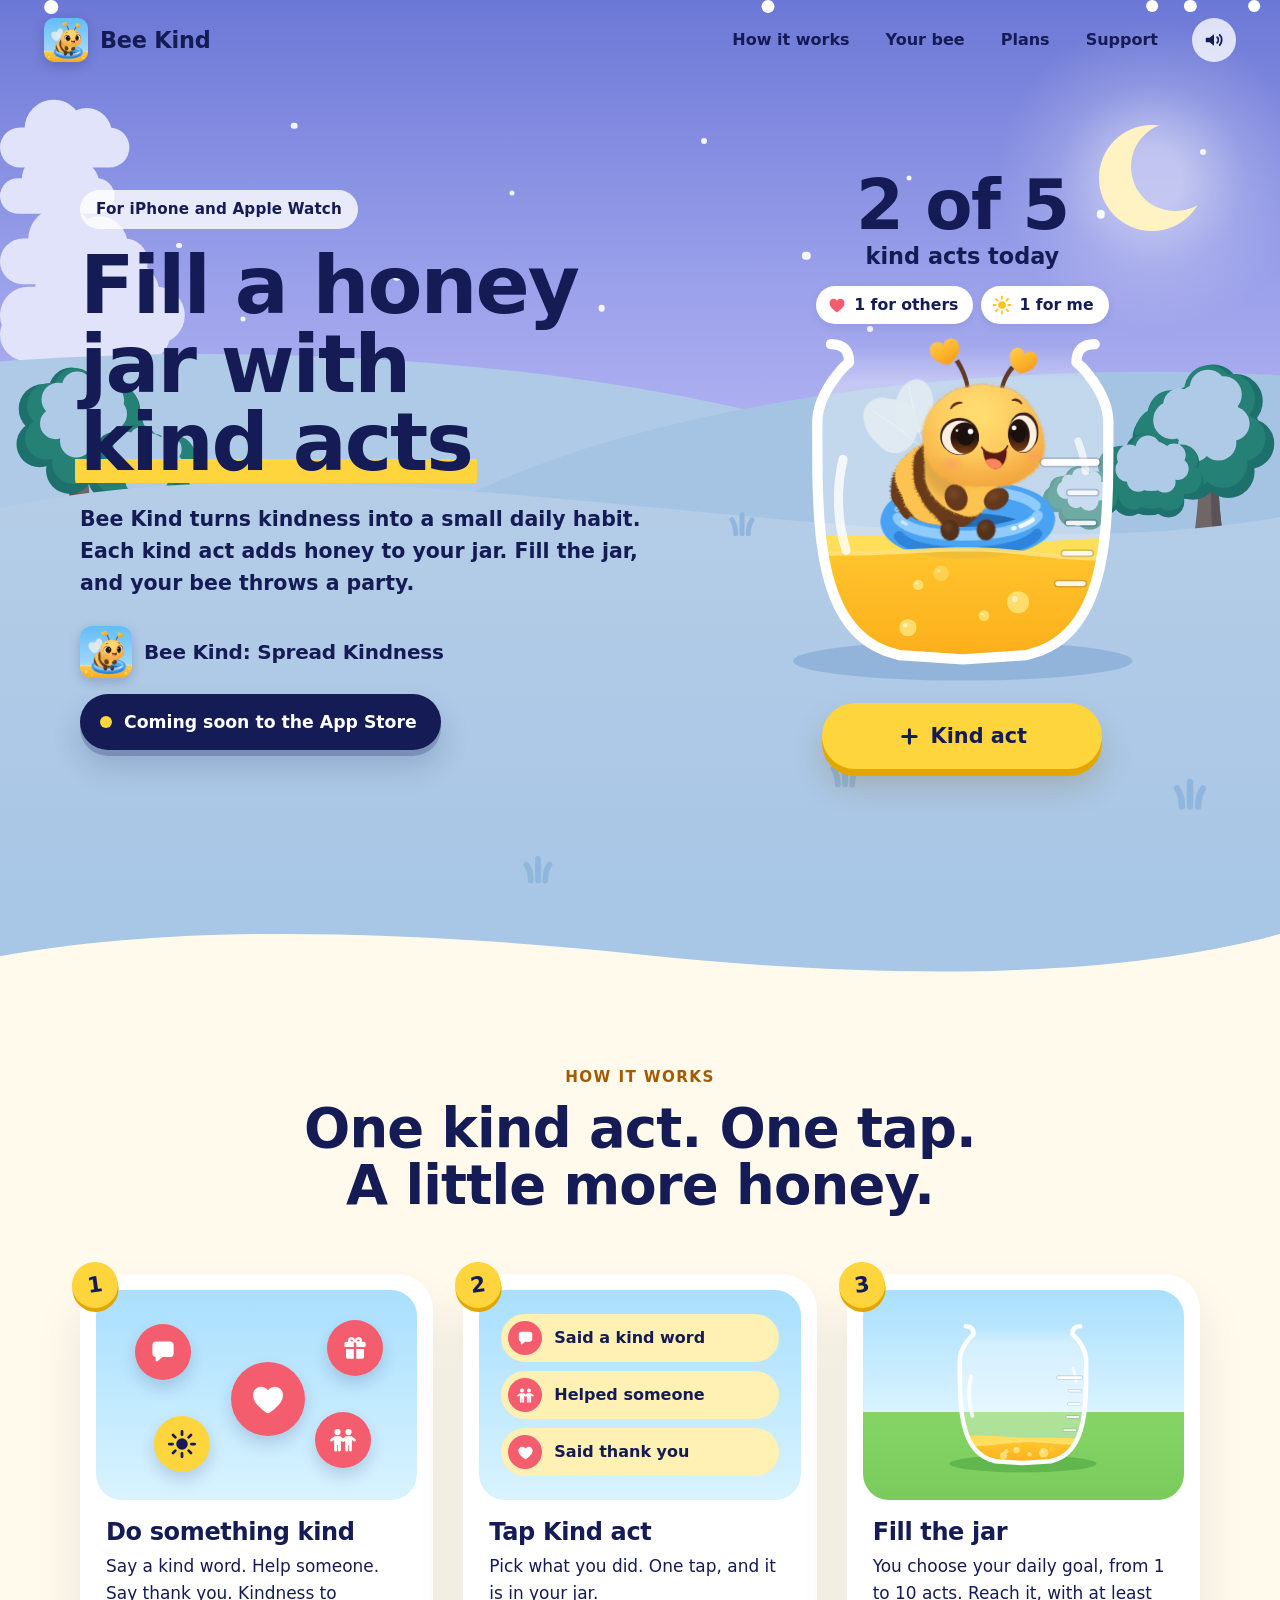
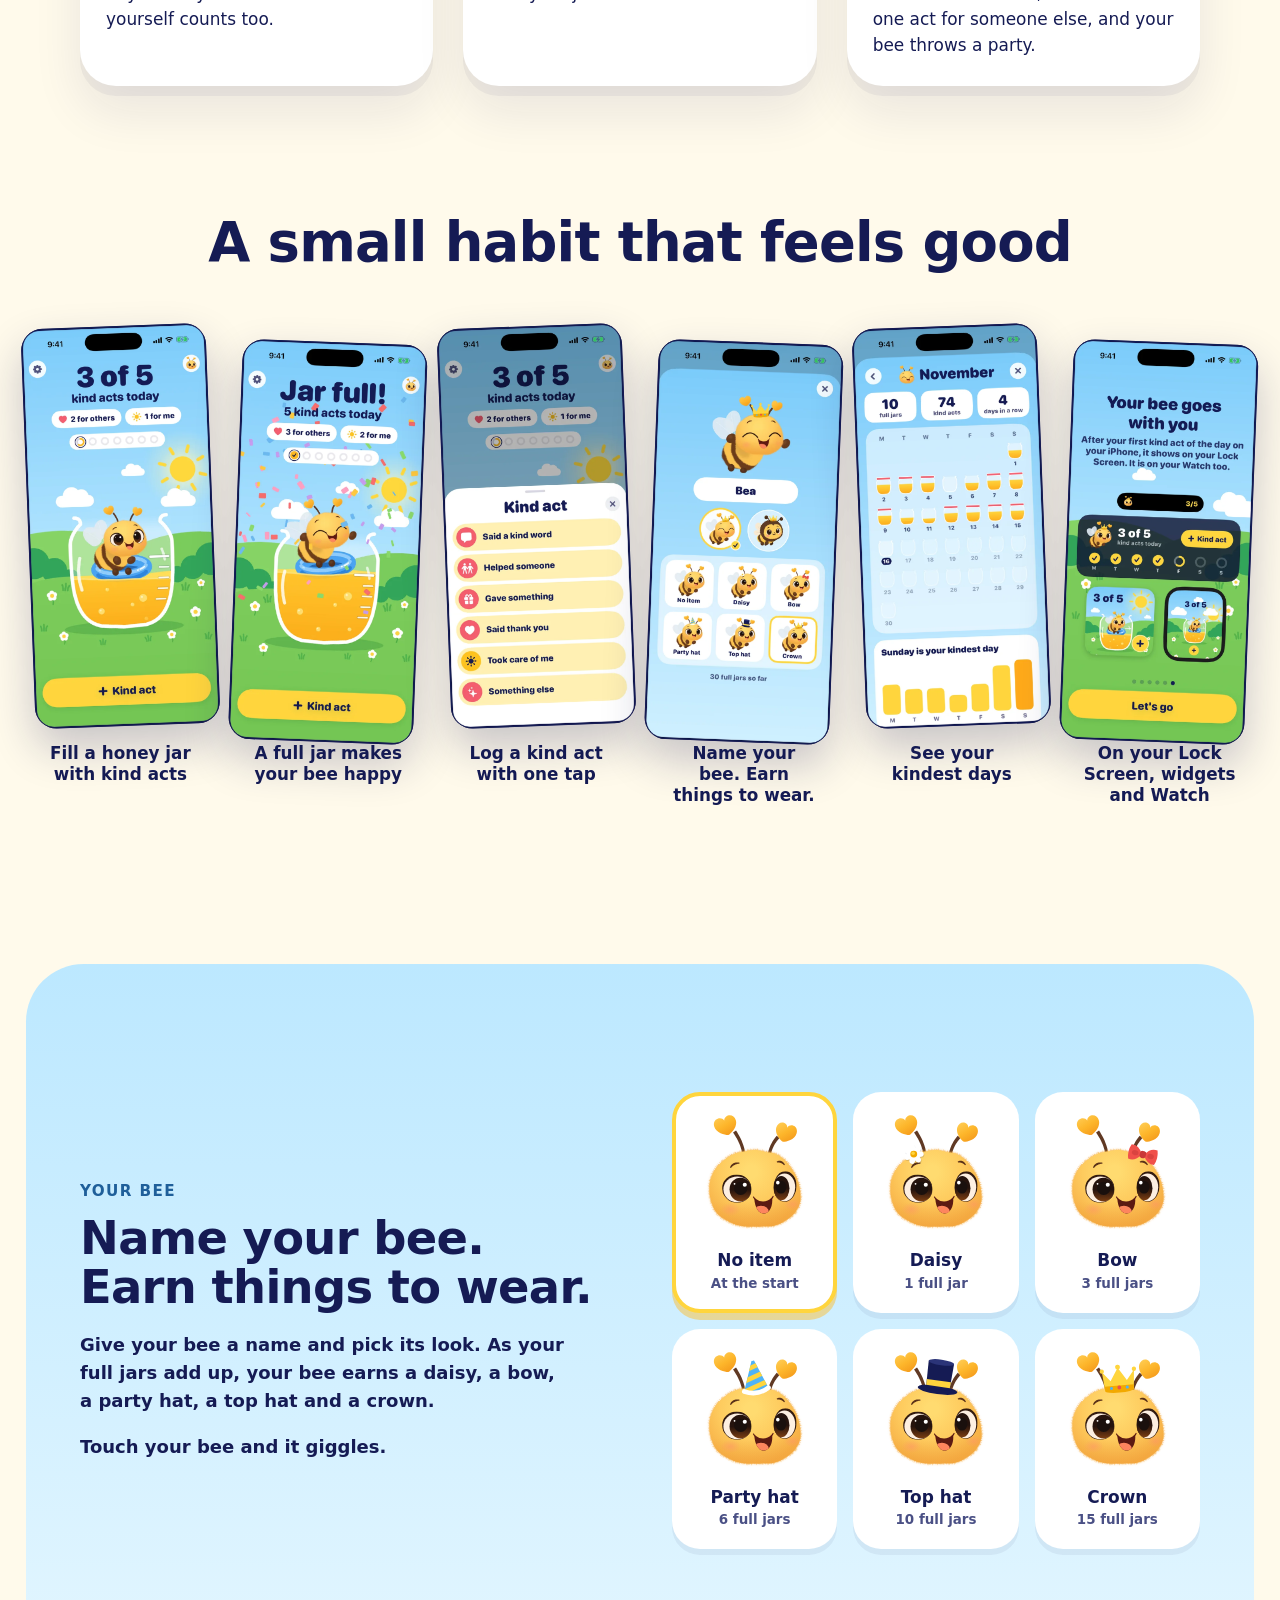
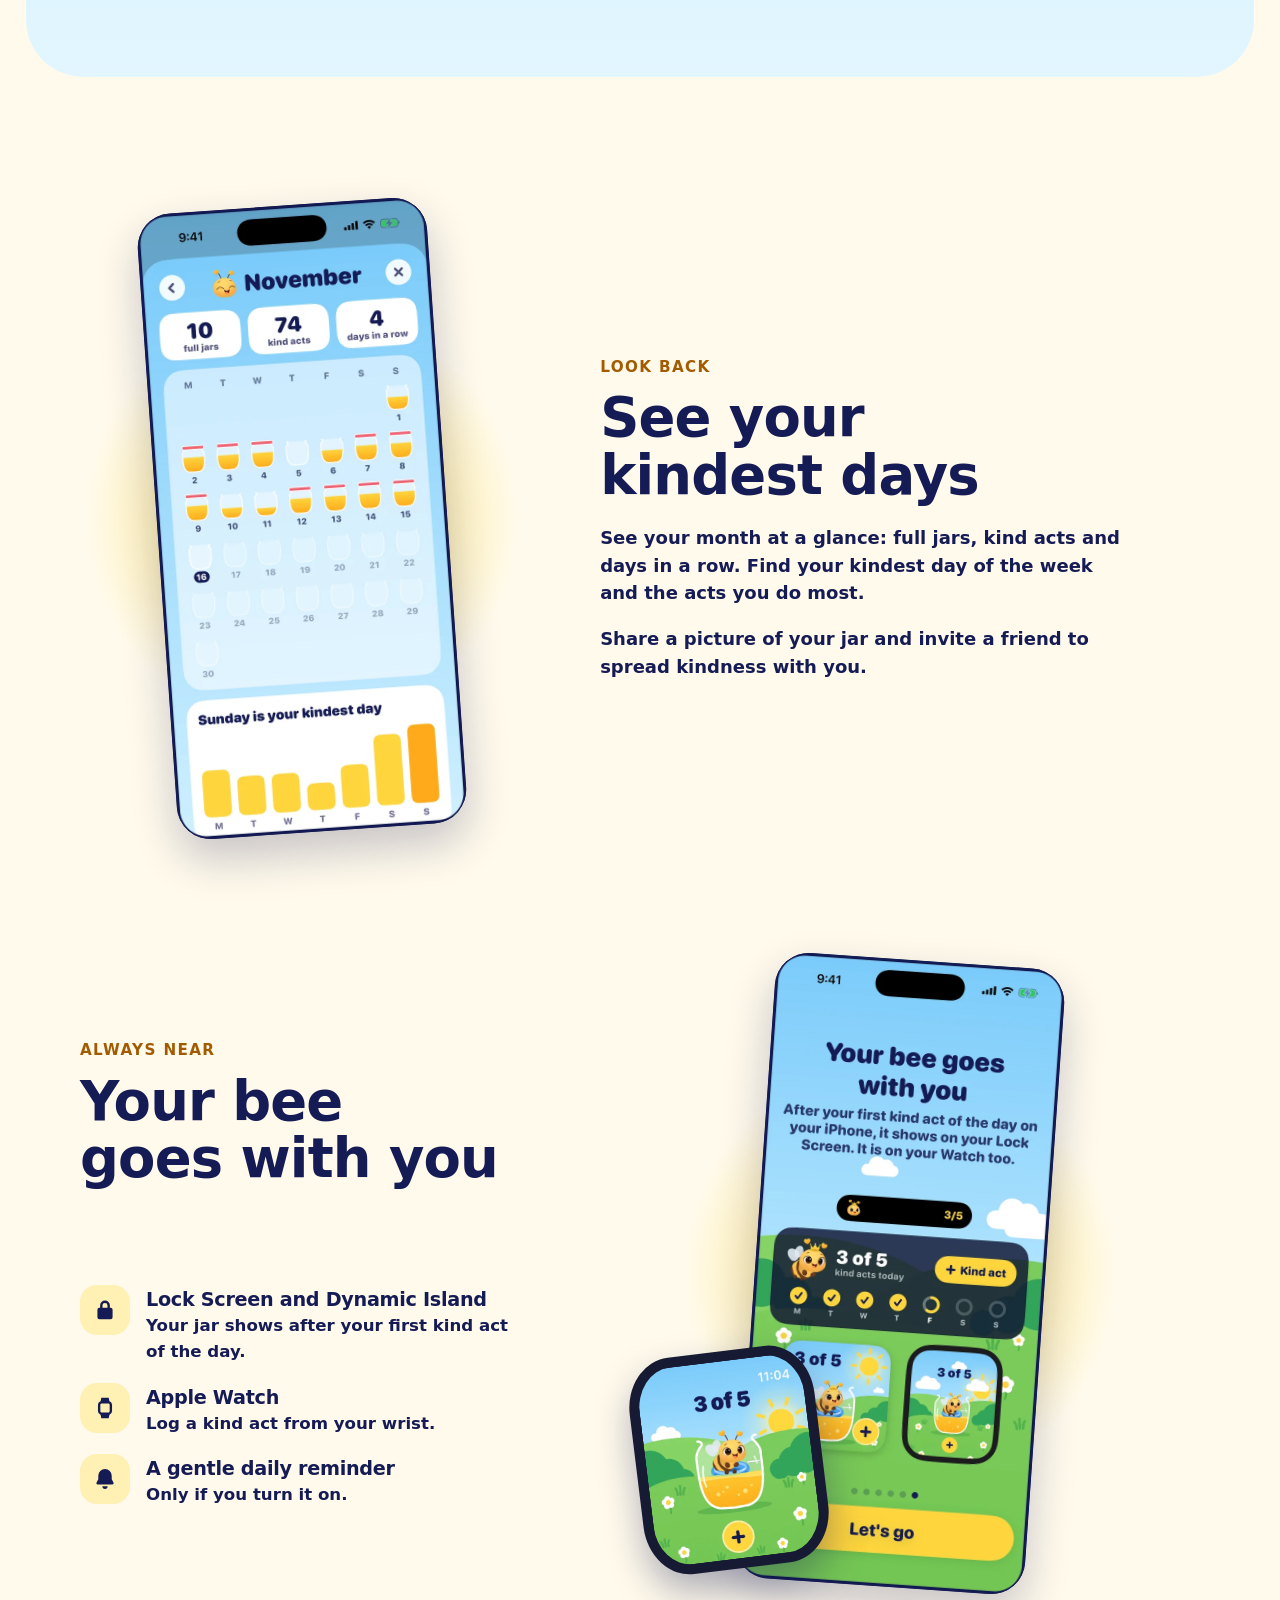
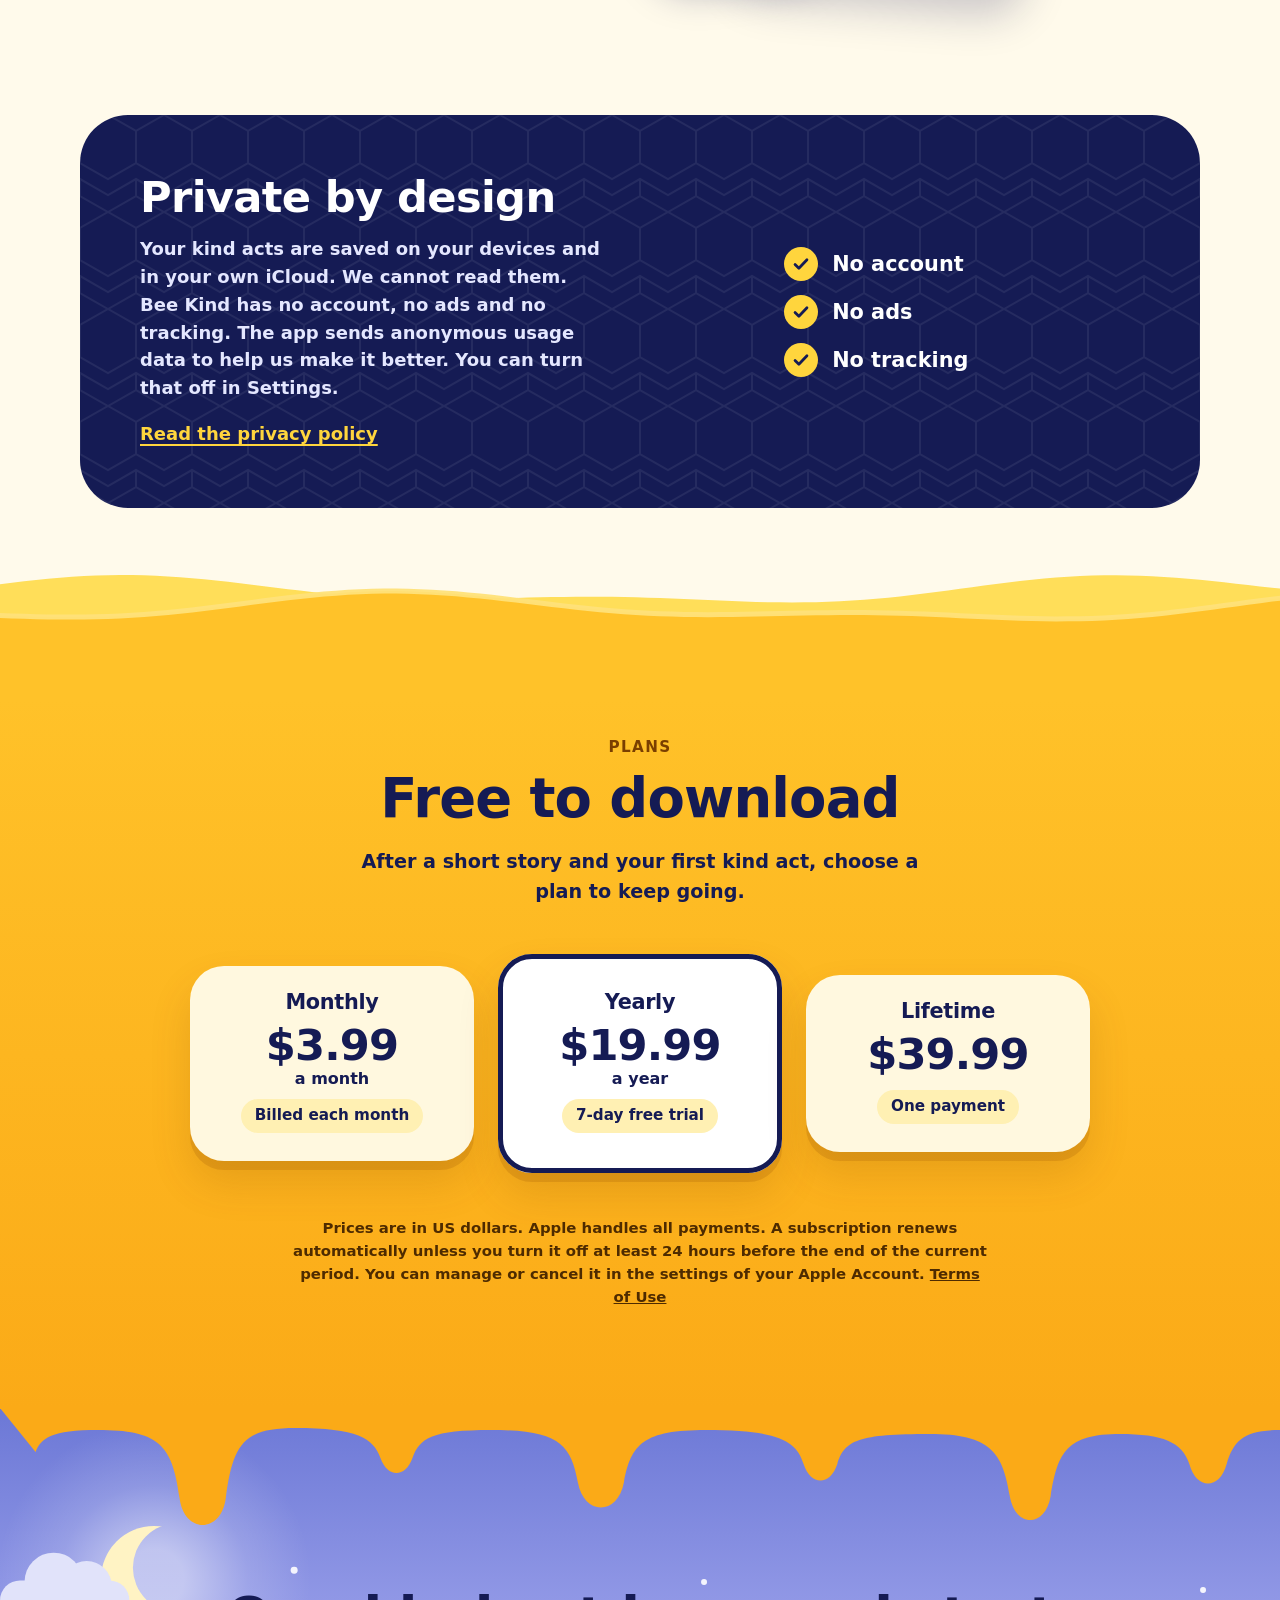
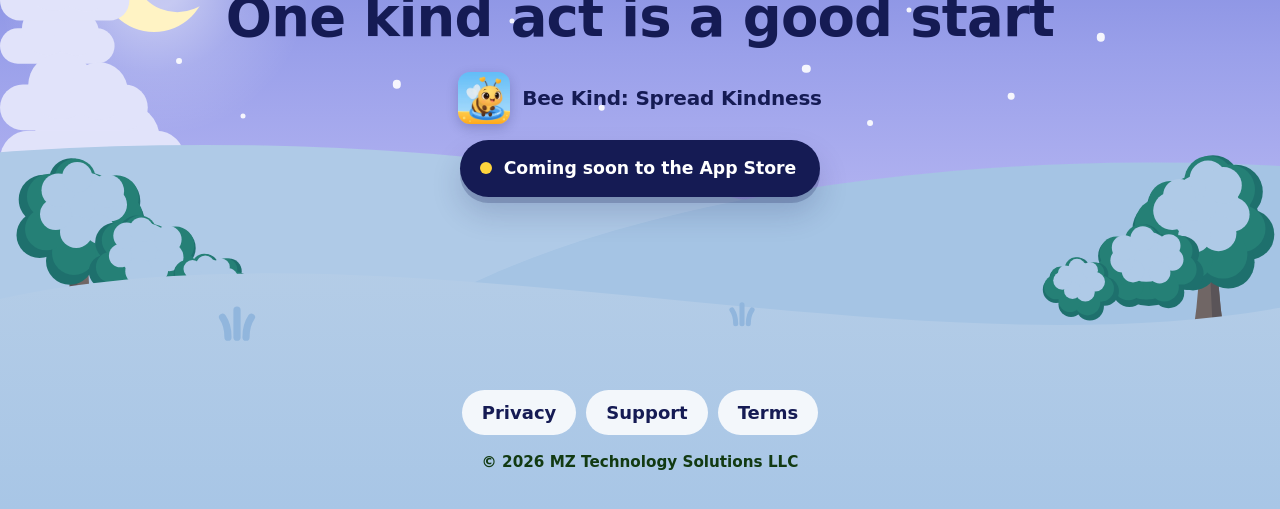
==== commit cd3fe552: "Website update (source commit b8acc24) Co-Authored-By: Claude Fable 5.2 <noreply@anthropic.com>" ====
--- a/index.html
+++ b/index.html
@@ -28,6 +28,7 @@
   }
   </script>
   <script>document.documentElement.className += ' js';</script>
+  <script src="assets/js/look.js"></script>
 </head>
 <body class="home">
 
@@ -40,6 +41,8 @@
   <symbol id="i-sparkles" viewBox="0 0 24 24"><path d="M9.500 3.600c.3 3.900 1.800 5.400 5.700 5.900-3.900.500-5.400 2-5.700 5.900-.3-3.900-1.800-5.400-5.700-5.900 3.900-.500 5.400-2 5.700-5.900ZM17.300 12.600c.2 2.500 1.100 3.400 3.600 3.700-2.500.300-3.400 1.200-3.600 3.700-.2-2.500-1.100-3.400-3.600-3.700 2.500-.300 3.400-1.200 3.600-3.700ZM17.600 3c.1 1.600.700 2.200 2.300 2.400-1.600.200-2.200.800-2.300 2.400-.1-1.600-.700-2.200-2.300-2.400 1.600-.200 2.200-.800 2.300-2.400Z"/></symbol>
   <symbol id="i-plus" viewBox="0 0 24 24"><path d="M12 5v14M5 12h14" fill="none" stroke="currentColor" stroke-width="3.200" stroke-linecap="round"/></symbol>
   <symbol id="i-close" viewBox="0 0 24 24"><path d="M6.500 6.500l11 11M17.500 6.500l-11 11" fill="none" stroke="currentColor" stroke-width="2.800" stroke-linecap="round"/></symbol>
+  <symbol id="i-left" viewBox="0 0 24 24"><path d="M14.5 6l-6 6 6 6" fill="none" stroke="currentColor" stroke-width="3" stroke-linecap="round" stroke-linejoin="round"/></symbol>
+  <symbol id="i-right" viewBox="0 0 24 24"><path d="M9.5 6l6 6-6 6" fill="none" stroke="currentColor" stroke-width="3" stroke-linecap="round" stroke-linejoin="round"/></symbol>
   <symbol id="i-again" viewBox="0 0 24 24"><path d="M5.200 12a6.800 6.800 0 1 0 2.200-5" fill="none" stroke="currentColor" stroke-width="2.600" stroke-linecap="round"/><path d="M4.200 3.800v4.600h4.600" fill="none" stroke="currentColor" stroke-width="2.600" stroke-linecap="round" stroke-linejoin="round"/></symbol>
   <symbol id="i-sound-on" viewBox="0 0 24 24"><path d="M4 9.500h3.200L12 5.600v12.800l-4.800-3.900H4a1 1 0 0 1-1-1v-3a1 1 0 0 1 1-1Z"/><path d="M15.500 9a4.300 4.300 0 0 1 0 6M18.200 6.500a8 8 0 0 1 0 11" fill="none" stroke="currentColor" stroke-width="2" stroke-linecap="round"/></symbol>
   <symbol id="i-sound-off" viewBox="0 0 24 24"><path d="M4 9.500h3.200L12 5.600v12.800l-4.800-3.900H4a1 1 0 0 1-1-1v-3a1 1 0 0 1 1-1Z"/><path d="M16 9.500l5 5M21 9.500l-5 5" fill="none" stroke="currentColor" stroke-width="2" stroke-linecap="round"/></symbol>
@@ -157,6 +160,9 @@
     <div class="wrap">
       <h2 id="screens-title" class="reveal">A small habit that feels good</h2>
     </div>
+    <div class="strip-wrap" id="stripWrap">
+    <button class="round-btn round-btn--white strip__arrow strip__arrow--prev" id="stripPrev" type="button" aria-label="The picture before" hidden><svg class="icon" aria-hidden="true"><use href="#i-left"/></svg></button>
+    <button class="round-btn round-btn--white strip__arrow strip__arrow--next" id="stripNext" type="button" aria-label="The next picture" hidden><svg class="icon" aria-hidden="true"><use href="#i-right"/></svg></button>
     <div class="strip" id="strip" tabindex="0" role="group" aria-label="Pictures of the app">
       <figure class="shot reveal" style="--i:0"><div class="phone"><img src="assets/img/phone-1.webp" width="600" height="1297" loading="lazy" alt="Home screen: a bee floats in a honey jar. 3 of 5 kind acts today."></div><figcaption>Fill a honey jar with kind acts</figcaption></figure>
       <figure class="shot reveal" style="--i:1"><div class="phone"><img src="assets/img/phone-2.webp" width="600" height="1297" loading="lazy" alt="The jar is full. Confetti falls and the bee is happy."></div><figcaption>A full jar makes your bee happy</figcaption></figure>
@@ -164,6 +170,8 @@
       <figure class="shot reveal" style="--i:3"><div class="phone"><img src="assets/img/phone-4.webp" width="600" height="1297" loading="lazy" alt="Your bee, named Bea, with a crown. Other things to wear show below."></div><figcaption>Name your bee. Earn things to wear.</figcaption></figure>
       <figure class="shot reveal" style="--i:4"><div class="phone"><img src="assets/img/phone-5.webp" width="600" height="1297" loading="lazy" alt="A month of jars: 10 full jars, 74 kind acts, 4 days in a row."></div><figcaption>See your kindest days</figcaption></figure>
       <figure class="shot reveal" style="--i:5"><div class="phone"><img src="assets/img/phone-6.webp" width="600" height="1297" loading="lazy" alt="The jar on the Lock Screen, in the Dynamic Island and in widgets."></div><figcaption>On your Lock Screen, widgets and Watch</figcaption></figure>
+    </div>
+    <div class="strip__dots" id="stripDots" hidden></div>
     </div>
   </section>
 
@@ -178,11 +186,11 @@
       </div>
       <div class="looks reveal" id="looks" role="group" aria-label="Things for the bee to wear">
         <button class="look is-on" type="button" data-item="none" aria-pressed="true"><span class="look__bee"></span><span class="look__name">No item</span><span class="look__jars">At the start</span></button>
-        <button class="look" type="button" data-item="flower" aria-pressed="false"><span class="look__bee"></span><span class="look__name">Daisy</span><span class="look__jars">2 full jars</span></button>
-        <button class="look" type="button" data-item="bow" aria-pressed="false"><span class="look__bee"></span><span class="look__name">Bow</span><span class="look__jars">4 full jars</span></button>
-        <button class="look" type="button" data-item="partyHat" aria-pressed="false"><span class="look__bee"></span><span class="look__name">Party hat</span><span class="look__jars">7 full jars</span></button>
-        <button class="look" type="button" data-item="topHat" aria-pressed="false"><span class="look__bee"></span><span class="look__name">Top hat</span><span class="look__jars">12 full jars</span></button>
-        <button class="look" type="button" data-item="crown" aria-pressed="false"><span class="look__bee"></span><span class="look__name">Crown</span><span class="look__jars">20 full jars</span></button>
+        <button class="look" type="button" data-item="flower" aria-pressed="false"><span class="look__bee"></span><span class="look__name">Daisy</span><span class="look__jars">1 full jar</span></button>
+        <button class="look" type="button" data-item="bow" aria-pressed="false"><span class="look__bee"></span><span class="look__name">Bow</span><span class="look__jars">3 full jars</span></button>
+        <button class="look" type="button" data-item="partyHat" aria-pressed="false"><span class="look__bee"></span><span class="look__name">Party hat</span><span class="look__jars">6 full jars</span></button>
+        <button class="look" type="button" data-item="topHat" aria-pressed="false"><span class="look__bee"></span><span class="look__name">Top hat</span><span class="look__jars">10 full jars</span></button>
+        <button class="look" type="button" data-item="crown" aria-pressed="false"><span class="look__bee"></span><span class="look__name">Crown</span><span class="look__jars">15 full jars</span></button>
       </div>
     </div>
   </section>
@@ -246,7 +254,7 @@
         <li class="plan reveal" style="--i:0">
           <h3>Monthly</h3>
           <p class="plan__price">$3.99 <span>a month</span></p>
-          <p class="plan__note">7-day free trial</p>
+          <p class="plan__note">Billed each month</p>
         </li>
         <li class="plan plan--main reveal" style="--i:1">
           <h3>Yearly</h3>
--- a/assets/css/site.css
+++ b/assets/css/site.css
@@ -154,6 +154,40 @@
 }
 .plant svg { display: block; overflow: visible; }
 @keyframes plant-sway { from { transform: rotate(-7deg); } to { transform: rotate(7deg); } }
+.plant--still { animation: none; }
+
+/* The look by season and by time of day (assets/js/look.js sets the colors). */
+.scene__stars { position: absolute; inset: 0; }
+.star {
+  position: absolute; border-radius: 50%; background: #fff; translate: -50% -50%; opacity: .9;
+  animation: star-twinkle var(--tw, 5s) ease-in-out infinite alternate; animation-delay: var(--delay, 0s);
+}
+.star--still { animation: none; }
+@keyframes star-twinkle { from { opacity: .5; } to { opacity: .95; } }
+
+.scene__fall { position: absolute; inset: 0; overflow: hidden; }
+.fall {
+  position: absolute; top: 0; translate: -50% 0;
+  animation: fall-down var(--dur, 80s) linear infinite; animation-delay: var(--delay, 0s);
+}
+.fall--still { animation: none; }
+.fall__sway { animation: fall-sway 12.6s ease-in-out infinite alternate; animation-delay: var(--delay, 0s); }
+.fall__bit { display: block; border-radius: 50%; }
+.fall__bit--leaf { rotate: var(--turn, 0deg); animation: leaf-turn 18s linear infinite; }
+.fall--still .fall__bit--leaf { animation: none; }
+@keyframes fall-down {
+  0% { transform: translateY(var(--y0, 0px)); opacity: 0; }
+  4% { opacity: 1; }
+  96% { opacity: 1; }
+  100% { transform: translateY(var(--y1, 100vh)); opacity: 0; }
+}
+@keyframes fall-sway { from { transform: translateX(calc(-1 * var(--sway, 7px))); } to { transform: translateX(var(--sway, 7px)); } }
+@keyframes leaf-turn { to { transform: rotate(360deg); } }
+
+.fill-hill-1 { fill: var(--hill-1, #86D466); }
+.fill-hill-2 { fill: var(--hill-2, #7ACB5C); }
+.fill-ground { fill: var(--ground, #7DCC5B); }
+.fill-cloud { fill: var(--cloud, #fff); }
 
 /* ---------- Hero ---------- */
 
@@ -163,7 +197,7 @@
   background: linear-gradient(var(--sky-1), var(--sky-2) 60%, var(--grass) 60%);
   display: flex;
 }
-.js .hero { background: linear-gradient(var(--sky-1), var(--sky-2) 62%); }
+.js .hero { background: linear-gradient(var(--sky-1), var(--sky-mid, var(--sky-2)) 31%, var(--sky-2) 62%); }
 
 .hero__inner {
   position: relative; z-index: 2;
@@ -427,16 +461,54 @@
 /* The screens */
 
 .screens { padding-top: 0; text-align: center; overflow: hidden; }
+/* The row of phone pictures (Matt, 2026-11-19: nothing showed that the row scrolls).
+   Wide screen: all six pictures are in view, and the row does not scroll.
+   Mid-size screen: the row starts at the left, the last picture in view is cut at the edge, and
+   two arrows move the row by one picture.
+   Phone: one picture is in the middle, the next one shows at the side, and two arrows and a row
+   of dots move the row. */
+.strip-wrap { position: relative; }
 .strip {
   display: flex; gap: clamp(16px, 2.6vw, 34px);
-  overflow-x: auto; scroll-snap-type: x proximity; scrollbar-width: none; -webkit-overflow-scrolling: touch;
-  padding: 34px max(20px, calc((100vw - 1120px) / 2)) 46px;
+  overflow-x: auto; scroll-snap-type: x mandatory; scroll-padding-inline: 28px;
+  scrollbar-width: none; -webkit-overflow-scrolling: touch;
+  padding: 34px 28px 30px;
   cursor: grab;
+}
+.strip-wrap:not(.is-scroll) .strip { cursor: default; }
+.strip__arrow {
+  position: absolute; top: 42%; z-index: 3; width: 52px; height: 52px; translate: 0 -50%;
+  box-shadow: 0 5px 0 rgba(21, 27, 84, .14), 0 10px 24px rgba(21, 27, 84, .18);
+}
+.strip__arrow .icon { width: 26px; height: 26px; }
+.strip__arrow--prev { left: max(10px, calc((100vw - 1180px) / 2)); }
+.strip__arrow--next { right: max(10px, calc((100vw - 1180px) / 2)); }
+.strip__arrow[hidden], .strip__dots[hidden] { display: none; }
+.strip__dots { display: flex; justify-content: center; gap: 4px; padding-bottom: 16px; }
+.strip__dot {
+  width: 28px; height: 28px; border: 0; padding: 0; background: none; cursor: pointer;
+  display: grid; place-items: center;
+}
+.strip__dot::before {
+  content: ""; width: 10px; height: 10px; border-radius: 999px; background: rgba(21, 27, 84, .22);
+  transition: width .3s var(--spring), background-color .2s;
+}
+.strip__dot.is-on::before { width: 24px; background: var(--navy); }
+@media (min-width: 1100px) {
+  .strip {
+    justify-content: center; gap: clamp(16px, 1.8vw, 28px);
+    padding-inline: max(28px, calc((100vw - 1240px) / 2));
+  }
+  .strip .shot { flex: 1 1 0; min-width: 0; max-width: 210px; }
 }
 .strip::-webkit-scrollbar { display: none; }
 .strip.is-drag { cursor: grabbing; scroll-snap-type: none; }
 .strip.is-drag img { pointer-events: none; }
-.shot { flex: 0 0 clamp(190px, 21vw, 248px); margin: 0; scroll-snap-align: center; }
+.shot { flex: 0 0 clamp(190px, 21vw, 248px); margin: 0; scroll-snap-align: start; }
+@media (max-width: 600px) {
+  .strip { padding-inline: max(20px, calc(50% - clamp(95px, 28vw, 120px))); scroll-padding-inline: 0; }
+  .shot { scroll-snap-align: center; }
+}
 .shot figcaption { font-family: var(--font-head); font-weight: 800; font-size: 1.05rem; line-height: 1.25; margin-top: 18px; padding: 0 4px; text-wrap: balance; }
 
 .phone {
@@ -584,7 +656,7 @@
   background: linear-gradient(var(--sky-1), var(--sky-2) 68%, var(--grass) 68%);
   display: flex; flex-direction: column;
 }
-.js .outro { background: linear-gradient(var(--sky-1), var(--sky-2) 70%); }
+.js .outro { background: linear-gradient(var(--sky-1), var(--sky-mid, var(--sky-2)) 35%, var(--sky-2) 70%); }
 .outro__inner { position: relative; z-index: 2; text-align: center; padding-top: clamp(150px, 15vw, 180px); flex: 1; }
 .outro h2 { margin-bottom: 26px; }
 .perch { position: absolute; left: 50%; top: 62%; width: 1px; height: 1px; }
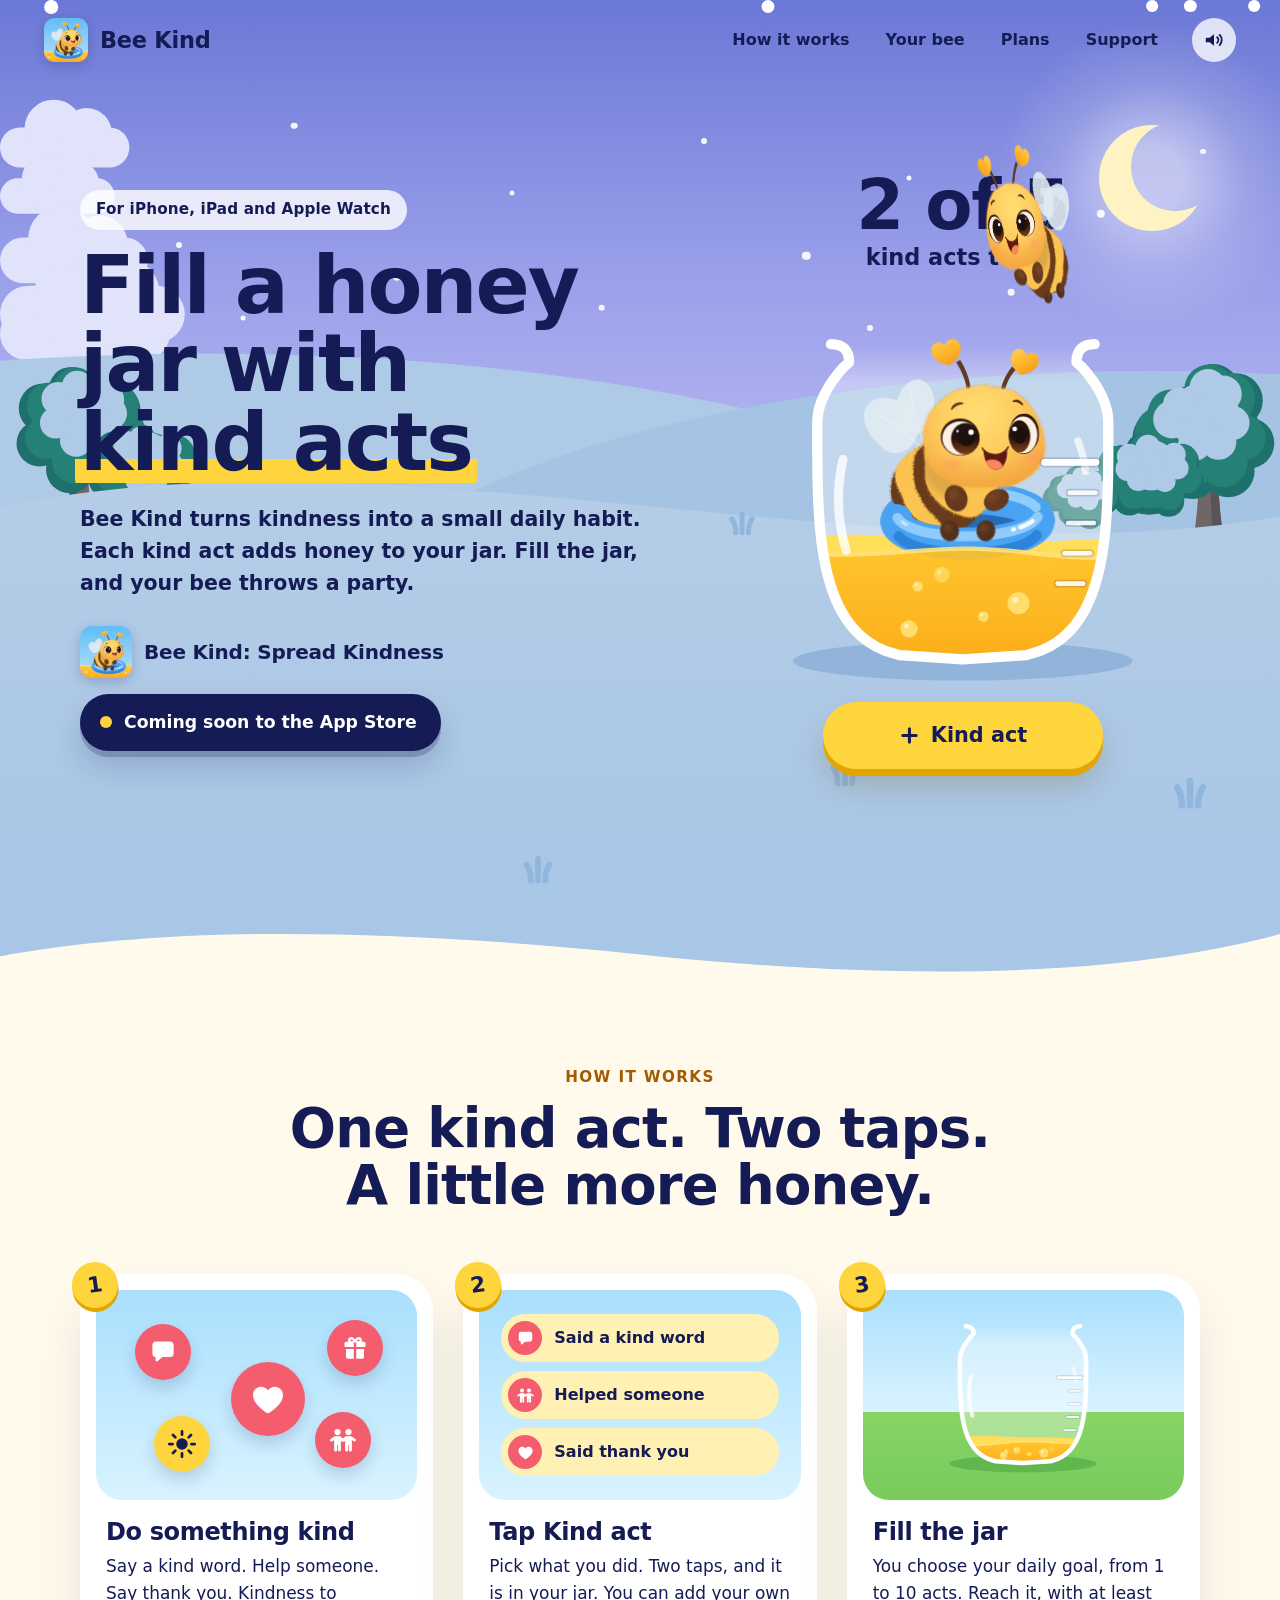
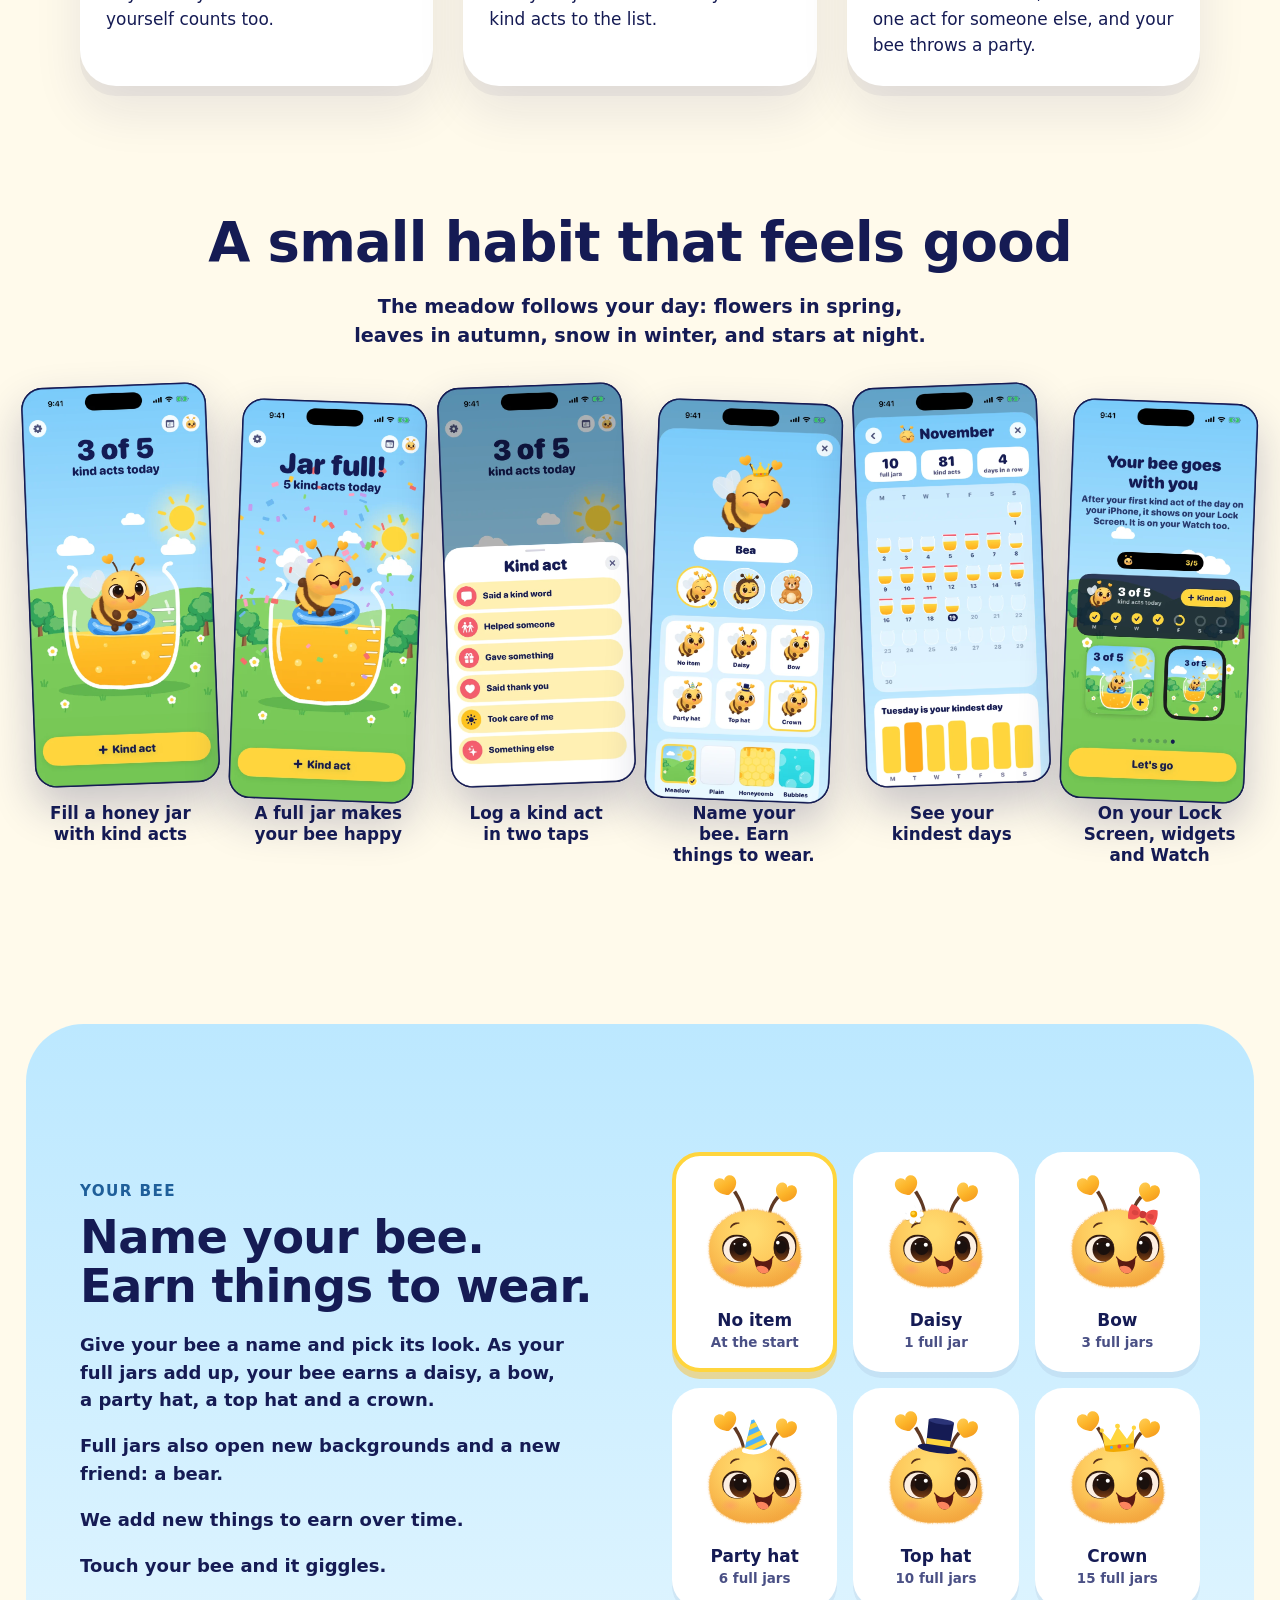
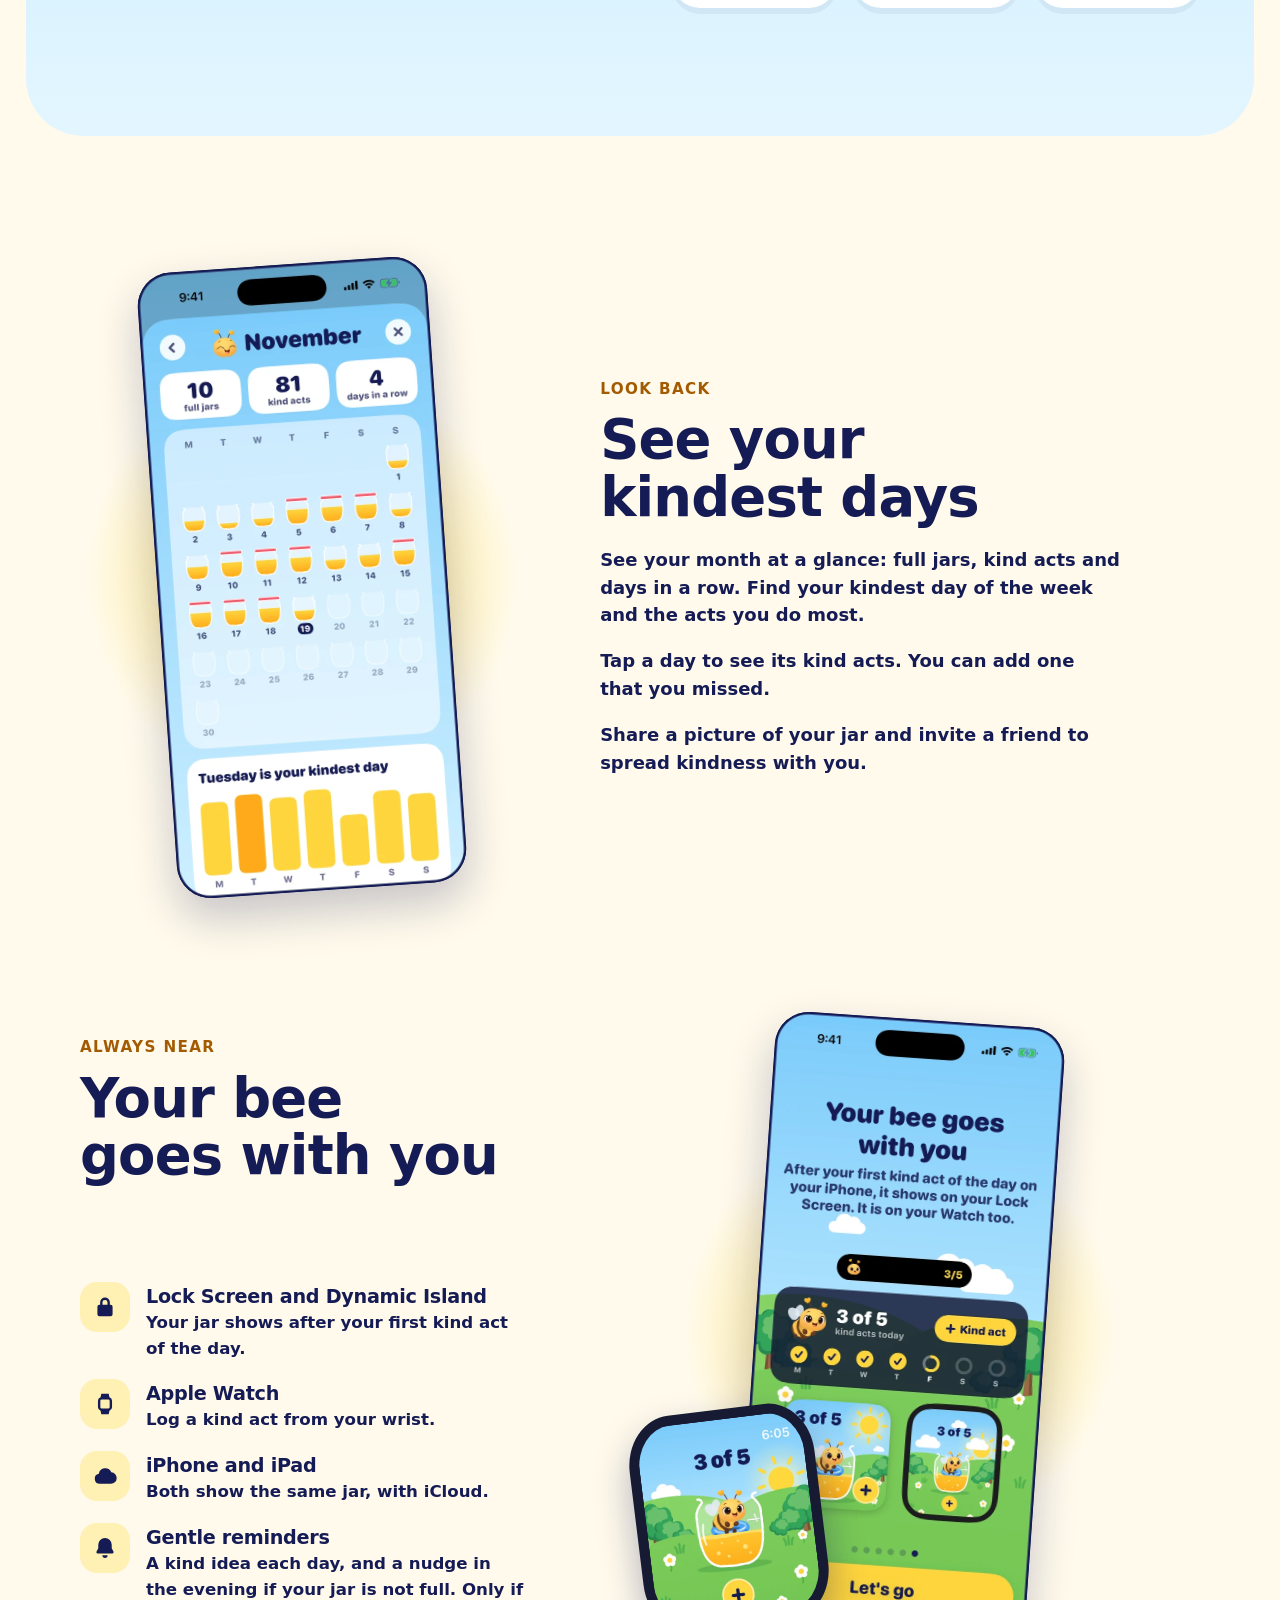
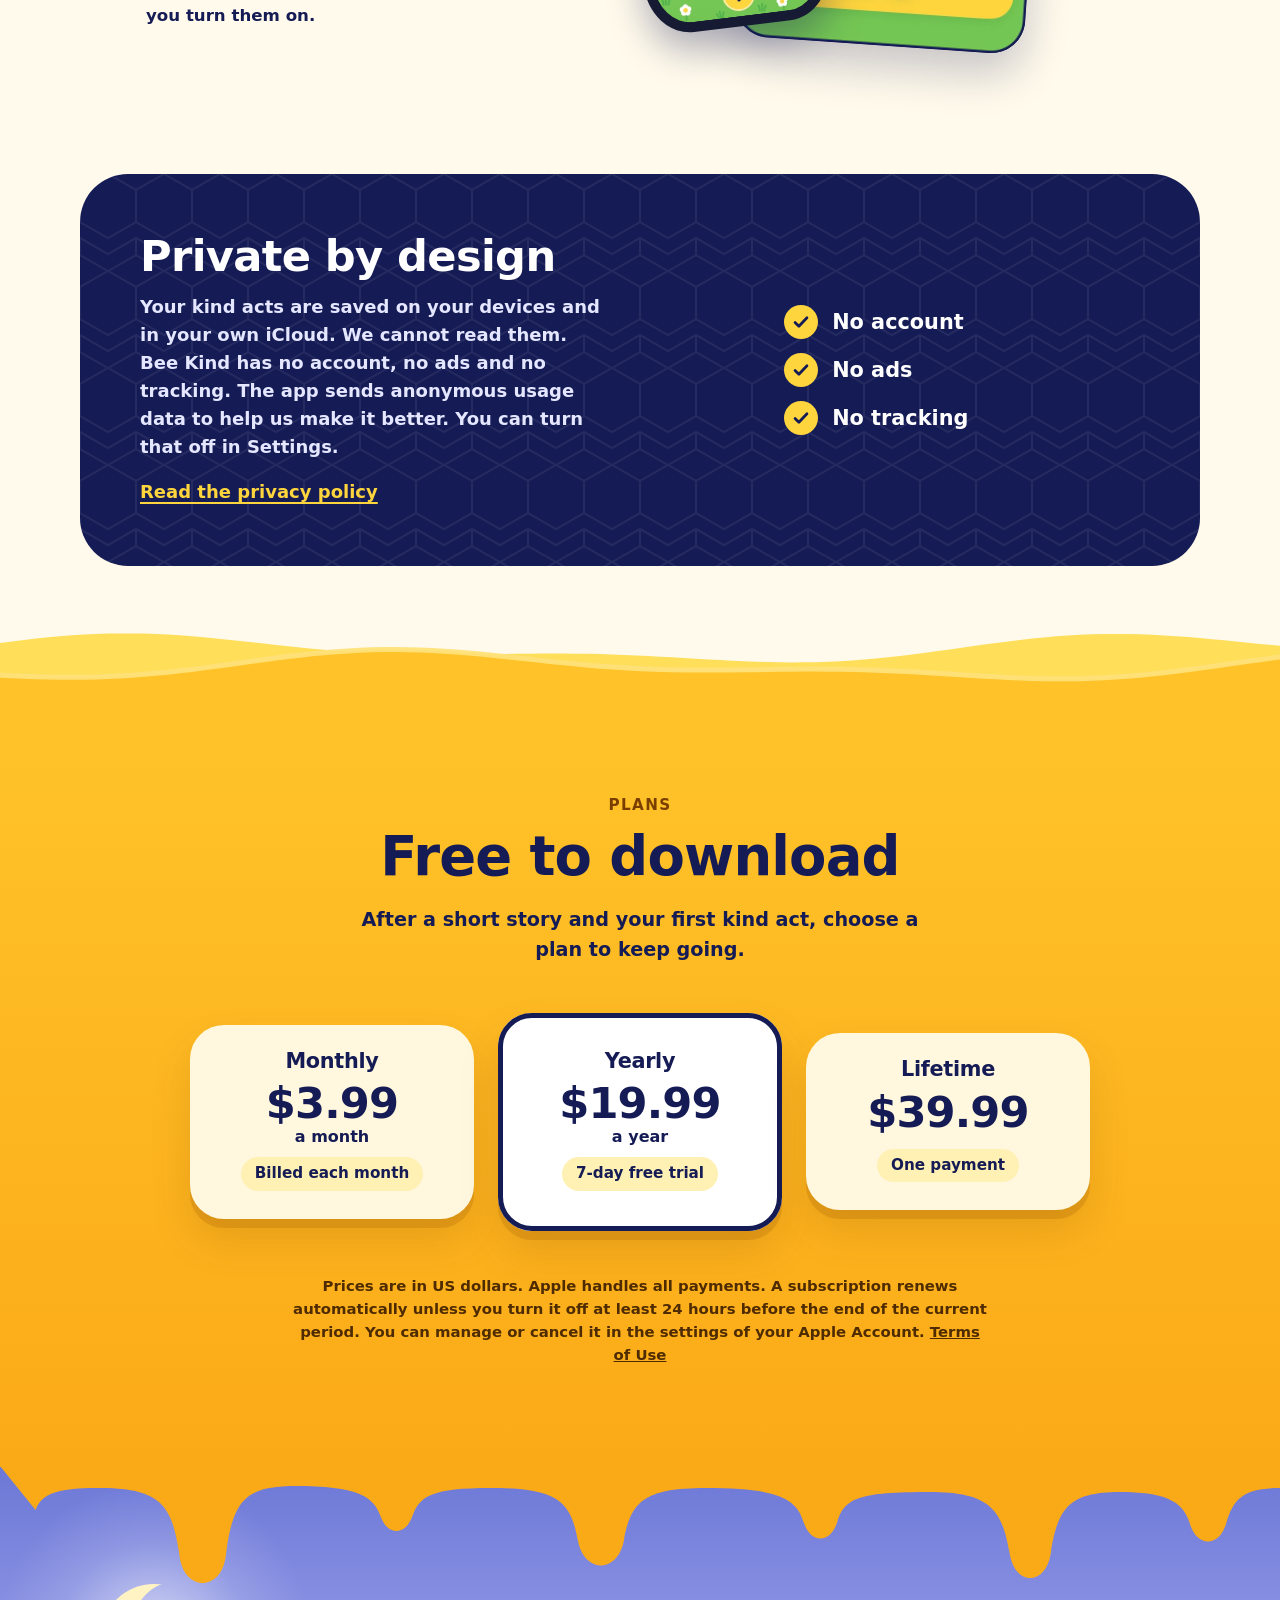
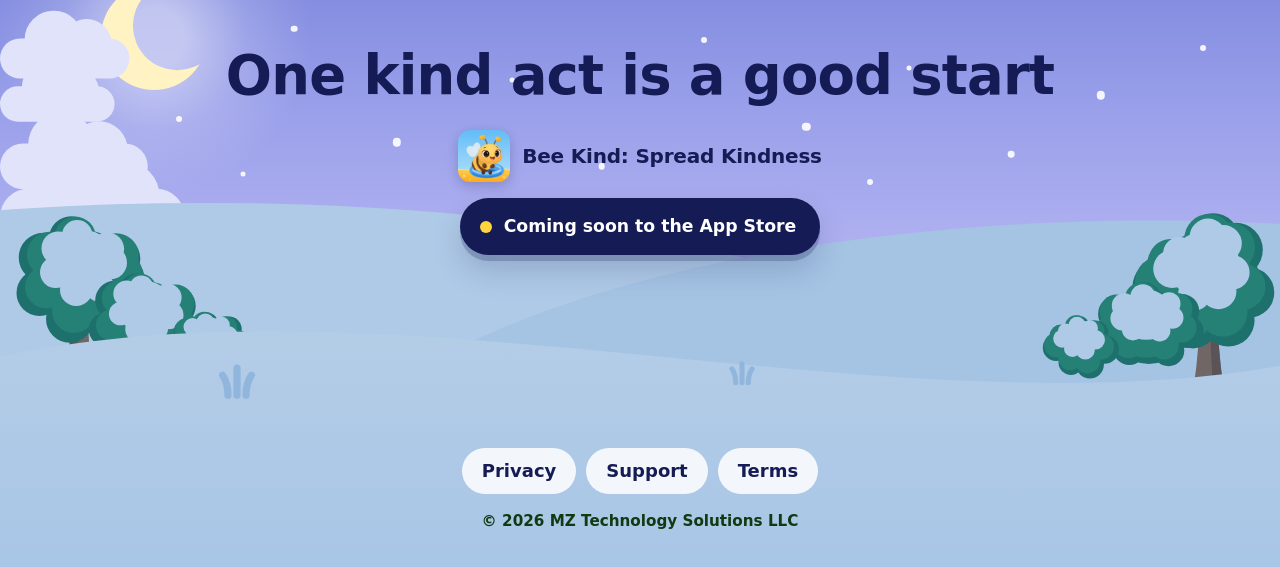
==== commit 49afa240: "Website update (source commit 699a8e2) Co-Authored-By: Claude Fable 5.2 <noreply@anthropic.com>" ====
--- a/index.html
+++ b/index.html
@@ -4,13 +4,13 @@
   <meta charset="utf-8">
   <meta name="viewport" content="width=device-width, initial-scale=1, viewport-fit=cover">
   <title>Bee Kind: Spread Kindness - Kindness Tracker App for iPhone</title>
-  <meta name="description" content="Bee Kind turns kindness into a small daily habit. Each kind act adds honey to your jar. Fill the jar, and your bee throws a party. For iPhone and Apple Watch.">
+  <meta name="description" content="Bee Kind turns kindness into a small daily habit. Each kind act adds honey to your jar. Fill the jar, and your bee throws a party. For iPhone, iPad and Apple Watch.">
   <link rel="canonical" href="https://beekind.io/">
   <meta name="theme-color" content="#7ACBFA">
   <meta property="og:type" content="website">
   <meta property="og:site_name" content="Bee Kind">
   <meta property="og:title" content="Bee Kind: Spread Kindness">
-  <meta property="og:description" content="Fill a honey jar with kind acts. A small daily habit for iPhone and Apple Watch.">
+  <meta property="og:description" content="Fill a honey jar with kind acts. A small daily habit for iPhone, iPad and Apple Watch.">
   <meta property="og:url" content="https://beekind.io/">
   <meta property="og:image" content="https://beekind.io/assets/img/share.png">
   <meta name="twitter:card" content="summary_large_image">
@@ -50,6 +50,7 @@
   <symbol id="i-widget" viewBox="0 0 24 24"><rect x="3.500" y="3.500" width="7.500" height="7.500" rx="2.200"/><rect x="13" y="3.500" width="7.500" height="7.500" rx="2.200"/><rect x="3.500" y="13" width="17" height="7.500" rx="2.200"/></symbol>
   <symbol id="i-lock" viewBox="0 0 24 24"><path d="M7.500 10V7.800a4.500 4.500 0 0 1 9 0V10h.700A1.800 1.800 0 0 1 19 11.800v6.900a1.800 1.800 0 0 1-1.800 1.800H6.800A1.800 1.800 0 0 1 5 18.700v-6.900A1.800 1.800 0 0 1 6.800 10Zm2.200 0h4.600V7.800a2.300 2.300 0 0 0-4.600 0Z"/></symbol>
   <symbol id="i-watch" viewBox="0 0 24 24"><path d="M8.600 2.500h6.800l.700 3.300A3.500 3.500 0 0 1 18.500 9v6a3.500 3.500 0 0 1-2.400 3.200l-.700 3.300H8.600l-.700-3.300A3.500 3.500 0 0 1 5.500 15V9a3.500 3.500 0 0 1 2.400-3.200Zm.400 5.300A1.300 1.300 0 0 0 7.700 9.100v5.800A1.300 1.300 0 0 0 9 16.200h6a1.300 1.300 0 0 0 1.300-1.300V9.100A1.300 1.300 0 0 0 15 7.800Z"/></symbol>
+  <symbol id="i-cloud" viewBox="0 0 24 24"><path d="M7.2 19.2a4.7 4.7 0 0 1-.9-9.3 6 6 0 0 1 11.500-1.300 5.300 5.300 0 0 1-.600 10.600Z"/></symbol>
   <symbol id="i-bell" viewBox="0 0 24 24"><path d="M12 2.800a6.200 6.200 0 0 1 6.200 6.200v3.300l1.600 2.900a1.200 1.200 0 0 1-1 1.800H5.200a1.200 1.200 0 0 1-1-1.800l1.600-2.900V9A6.200 6.200 0 0 1 12 2.800ZM9.600 18.800h4.800a2.400 2.400 0 0 1-4.800 0Z"/></symbol>
 </svg>
 
@@ -80,7 +81,7 @@
 
     <div class="hero__inner wrap">
       <div class="hero__copy">
-        <p class="pill rise" style="--i:0">For iPhone and Apple Watch</p>
+        <p class="pill rise" style="--i:0">For iPhone, iPad and Apple Watch</p>
         <h1 id="hero-title" class="rise" style="--i:1">Fill a honey jar with <span class="hl">kind&nbsp;acts</span></h1>
         <p class="lede rise" style="--i:2">Bee Kind turns kindness into a small daily habit. Each kind act adds honey to your jar. Fill the jar, and your bee throws a party.</p>
         <div class="store rise" style="--i:3">
@@ -97,8 +98,7 @@
           <p class="count__small" id="countSmall">kind acts today</p>
         </div>
         <div class="tags">
-          <span class="tag"><svg class="icon tag__icon tag__icon--others" aria-hidden="true"><use href="#i-heart"/></svg><span id="tagOthers">1 for others</span></span>
-          <span class="tag"><svg class="icon tag__icon tag__icon--me" aria-hidden="true"><use href="#i-sun"/></svg><span id="tagMe">1 for me</span></span>
+          <span class="tag tag--wait" id="tagWait" hidden><svg class="icon tag__icon tag__icon--others" aria-hidden="true"><use href="#i-heart"/></svg><span>1 more for others</span></span>
         </div>
         <div class="jar-stage" id="jarStage">
           <noscript><img class="jar-stage__still" src="assets/img/phone-1.webp" width="600" height="1297" alt="The Bee Kind home screen: a bee in a honey jar, 3 of 5 kind acts today"></noscript>
@@ -120,7 +120,7 @@
     <svg class="edge edge--grass" viewBox="0 0 1440 90" preserveAspectRatio="none" aria-hidden="true"><path d="M0 0h1440v38c-180 46-420 52-720 22S180 30 0 62Z"/></svg>
     <div class="wrap">
       <p class="eyebrow reveal">How it works</p>
-      <h2 id="how-title" class="reveal"><span class="nb">One kind act.</span> <span class="nb">One tap.</span><br>A little more honey.</h2>
+      <h2 id="how-title" class="reveal"><span class="nb">One kind act.</span> <span class="nb">Two taps.</span><br>A little more honey.</h2>
 
       <ol class="steps">
         <li class="step reveal" style="--i:0">
@@ -143,7 +143,7 @@
           </div>
           <p class="step__num" aria-hidden="true">2</p>
           <h3>Tap Kind act</h3>
-          <p>Pick what you did. One tap, and it is in your jar.</p>
+          <p>Pick what you did. Two taps, and it is in your jar. You can add your own kind acts to the list.</p>
         </li>
         <li class="step reveal" style="--i:2">
           <div class="step__art step__art--jar" id="miniJar" aria-hidden="true"></div>
@@ -159,6 +159,7 @@
   <section class="band band--cream screens" aria-labelledby="screens-title">
     <div class="wrap">
       <h2 id="screens-title" class="reveal">A small habit that feels good</h2>
+      <p class="screens__lede reveal">The meadow follows your day: flowers in spring, leaves in autumn, snow in winter, and stars at night.</p>
     </div>
     <div class="strip-wrap" id="stripWrap">
     <button class="round-btn round-btn--white strip__arrow strip__arrow--prev" id="stripPrev" type="button" aria-label="The picture before" hidden><svg class="icon" aria-hidden="true"><use href="#i-left"/></svg></button>
@@ -166,9 +167,9 @@
     <div class="strip" id="strip" tabindex="0" role="group" aria-label="Pictures of the app">
       <figure class="shot reveal" style="--i:0"><div class="phone"><img src="assets/img/phone-1.webp" width="600" height="1297" loading="lazy" alt="Home screen: a bee floats in a honey jar. 3 of 5 kind acts today."></div><figcaption>Fill a honey jar with kind acts</figcaption></figure>
       <figure class="shot reveal" style="--i:1"><div class="phone"><img src="assets/img/phone-2.webp" width="600" height="1297" loading="lazy" alt="The jar is full. Confetti falls and the bee is happy."></div><figcaption>A full jar makes your bee happy</figcaption></figure>
-      <figure class="shot reveal" style="--i:2"><div class="phone"><img src="assets/img/phone-3.webp" width="600" height="1297" loading="lazy" alt="The list of kind acts: said a kind word, helped someone, gave something, said thank you, took care of me, something else."></div><figcaption>Log a kind act with one tap</figcaption></figure>
-      <figure class="shot reveal" style="--i:3"><div class="phone"><img src="assets/img/phone-4.webp" width="600" height="1297" loading="lazy" alt="Your bee, named Bea, with a crown. Other things to wear show below."></div><figcaption>Name your bee. Earn things to wear.</figcaption></figure>
-      <figure class="shot reveal" style="--i:4"><div class="phone"><img src="assets/img/phone-5.webp" width="600" height="1297" loading="lazy" alt="A month of jars: 10 full jars, 74 kind acts, 4 days in a row."></div><figcaption>See your kindest days</figcaption></figure>
+      <figure class="shot reveal" style="--i:2"><div class="phone"><img src="assets/img/phone-3.webp" width="600" height="1297" loading="lazy" alt="The list of kind acts: said a kind word, helped someone, gave something, said thank you, took care of me, something else."></div><figcaption>Log a kind act in two taps</figcaption></figure>
+      <figure class="shot reveal" style="--i:3"><div class="phone"><img src="assets/img/phone-4.webp" width="600" height="1297" loading="lazy" alt="Your bee, named Bea, with a crown. Other things to wear, a bear and four backgrounds show below."></div><figcaption>Name your bee. Earn things to wear.</figcaption></figure>
+      <figure class="shot reveal" style="--i:4"><div class="phone"><img src="assets/img/phone-5.webp" width="600" height="1297" loading="lazy" alt="A month of jars: 10 full jars, 81 kind acts, 4 days in a row."></div><figcaption>See your kindest days</figcaption></figure>
       <figure class="shot reveal" style="--i:5"><div class="phone"><img src="assets/img/phone-6.webp" width="600" height="1297" loading="lazy" alt="The jar on the Lock Screen, in the Dynamic Island and in widgets."></div><figcaption>On your Lock Screen, widgets and Watch</figcaption></figure>
     </div>
     <div class="strip__dots" id="stripDots" hidden></div>
@@ -182,6 +183,8 @@
         <p class="eyebrow reveal">Your bee</p>
         <h2 id="bee-title" class="reveal">Name your bee.<br>Earn things to wear.</h2>
         <p class="reveal">Give your bee a name and pick its look. As your full jars add up, your bee earns a daisy, a bow, a party hat, a top hat and a crown.</p>
+        <p class="reveal">Full jars also open new backgrounds and a new friend: a bear.</p>
+        <p class="reveal">We add new things to earn over time.</p>
         <p class="reveal">Touch your bee and it giggles.</p>
       </div>
       <div class="looks reveal" id="looks" role="group" aria-label="Things for the bee to wear">
@@ -200,12 +203,13 @@
     <div class="wrap">
       <div class="duo">
         <div class="duo__art reveal">
-          <div class="phone phone--tilt-l"><img src="assets/img/phone-5.webp" width="600" height="1297" loading="lazy" alt="A month of jars: 10 full jars, 74 kind acts, 4 days in a row. Sunday is the kindest day."></div>
+          <div class="phone phone--tilt-l"><img src="assets/img/phone-5.webp" width="600" height="1297" loading="lazy" alt="A month of jars: 10 full jars, 81 kind acts, 4 days in a row. Tuesday is the kindest day."></div>
         </div>
         <div class="duo__copy">
           <p class="eyebrow reveal">Look back</p>
           <h2 id="back-title" class="reveal">See your kindest days</h2>
           <p class="reveal">See your month at a glance: full jars, kind acts and days in a row. Find your kindest day of the week and the acts you do most.</p>
+          <p class="reveal">Tap a day to see its kind acts. You can add one that you missed.</p>
           <p class="reveal">Share a picture of your jar and invite a friend to spread kindness with you.</p>
         </div>
       </div>
@@ -222,7 +226,8 @@
             <li class="reveal"><span class="facts__icon"><svg class="icon" aria-hidden="true"><use href="#i-widget"/></svg></span><div><h3>Home Screen widgets</h3><p>A jar that fills, on your Home Screen.</p></div></li>
             <li class="reveal"><span class="facts__icon"><svg class="icon" aria-hidden="true"><use href="#i-lock"/></svg></span><div><h3>Lock Screen and Dynamic Island</h3><p>Your jar shows after your first kind act of the day.</p></div></li>
             <li class="reveal"><span class="facts__icon"><svg class="icon" aria-hidden="true"><use href="#i-watch"/></svg></span><div><h3>Apple Watch</h3><p>Log a kind act from your wrist.</p></div></li>
-            <li class="reveal"><span class="facts__icon"><svg class="icon" aria-hidden="true"><use href="#i-bell"/></svg></span><div><h3>A gentle daily reminder</h3><p>Only if you turn it on.</p></div></li>
+            <li class="reveal"><span class="facts__icon"><svg class="icon" aria-hidden="true"><use href="#i-cloud"/></svg></span><div><h3>iPhone and iPad</h3><p>Both show the same jar, with iCloud.</p></div></li>
+            <li class="reveal"><span class="facts__icon"><svg class="icon" aria-hidden="true"><use href="#i-bell"/></svg></span><div><h3>Gentle reminders</h3><p>A kind idea each day, and a nudge in the evening if your jar is not full. Only if you turn them on.</p></div></li>
           </ul>
         </div>
       </div>
--- a/assets/css/site.css
+++ b/assets/css/site.css
@@ -265,7 +265,8 @@
 @keyframes pop { 0% { transform: scale(1); } 40% { transform: scale(1.14); } 100% { transform: scale(1); } }
 .count__small { font-weight: 800; font-size: clamp(1.15rem, 1.9vw, 1.4rem); margin-top: 2px; }
 
-.tags { display: flex; flex-wrap: wrap; justify-content: center; gap: 8px; margin-top: 12px; }
+/* The room of the tag is always there, so the jar does not move when the tag comes or goes. */
+.tags { display: flex; flex-wrap: wrap; justify-content: center; gap: 8px; margin-top: 12px; min-height: 37px; }
 .tag {
   display: inline-flex; align-items: center; gap: 7px;
   background: #fff; border-radius: 999px; padding: 7px 15px 7px 11px;
@@ -274,7 +275,9 @@
 }
 .tag__icon { width: 20px; height: 20px; }
 .tag__icon--others { color: var(--rose); }
-.tag__icon--me { color: #FFC21F; }
+.tag[hidden] { display: none; }
+/* The jar waits for one act for someone else: the tag has a rose edge, as in the app. */
+.tag--wait { box-shadow: 0 0 0 2.5px var(--rose), 0 3px 10px rgba(21, 27, 84, .08); }
 
 .jar-stage { position: relative; width: clamp(240px, 27vw, 350px); margin-top: 8px; }
 .jar-stage__still { display: block; width: 78%; margin: 0 auto; border-radius: 40px; }
@@ -461,6 +464,8 @@
 /* The screens */
 
 .screens { padding-top: 0; text-align: center; overflow: hidden; }
+/* One line under the title: the looks of the meadow. */
+.screens__lede { font-weight: 700; font-size: 1.2rem; max-width: 30em; margin: 14px auto 0; text-wrap: balance; }
 /* The row of phone pictures (Matt, 2026-11-19: nothing showed that the row scrolls).
    Wide screen: all six pictures are in view, and the row does not scroll.
    Mid-size screen: the row starts at the left, the last picture in view is cut at the edge, and
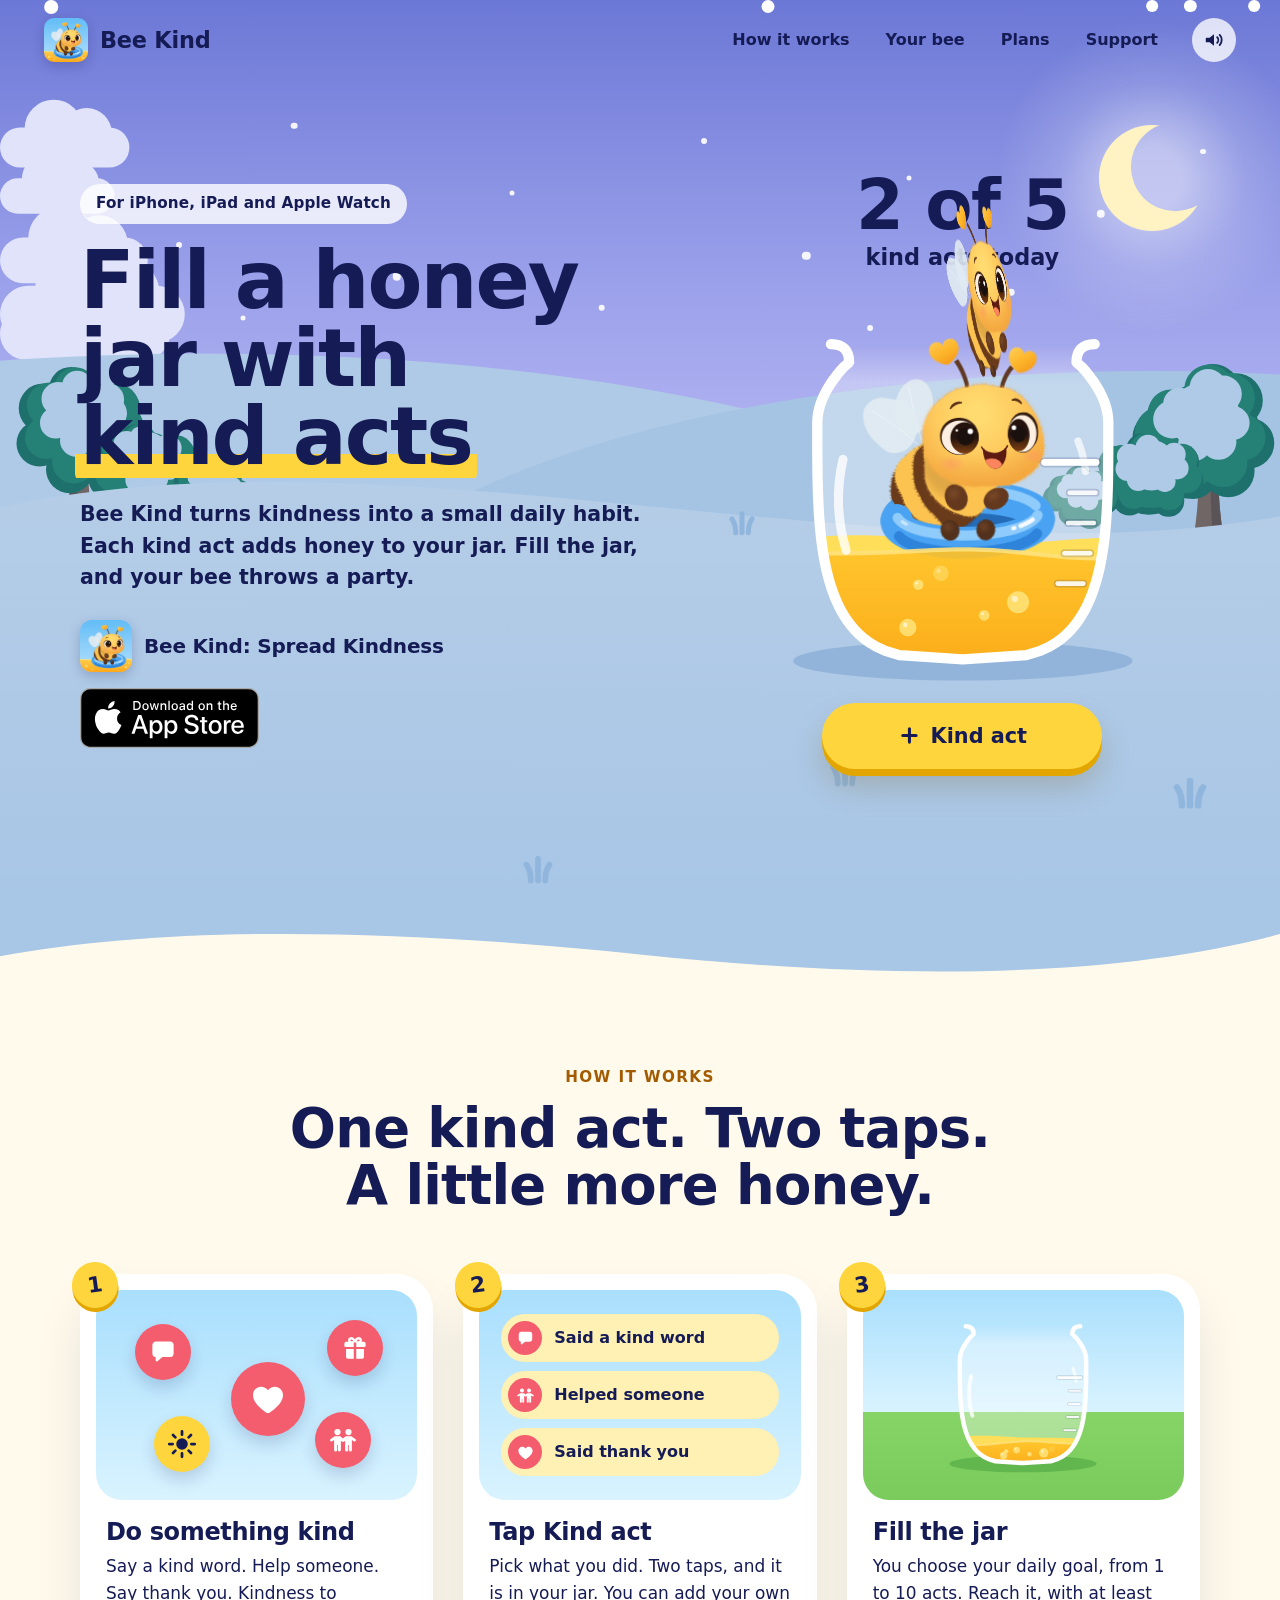
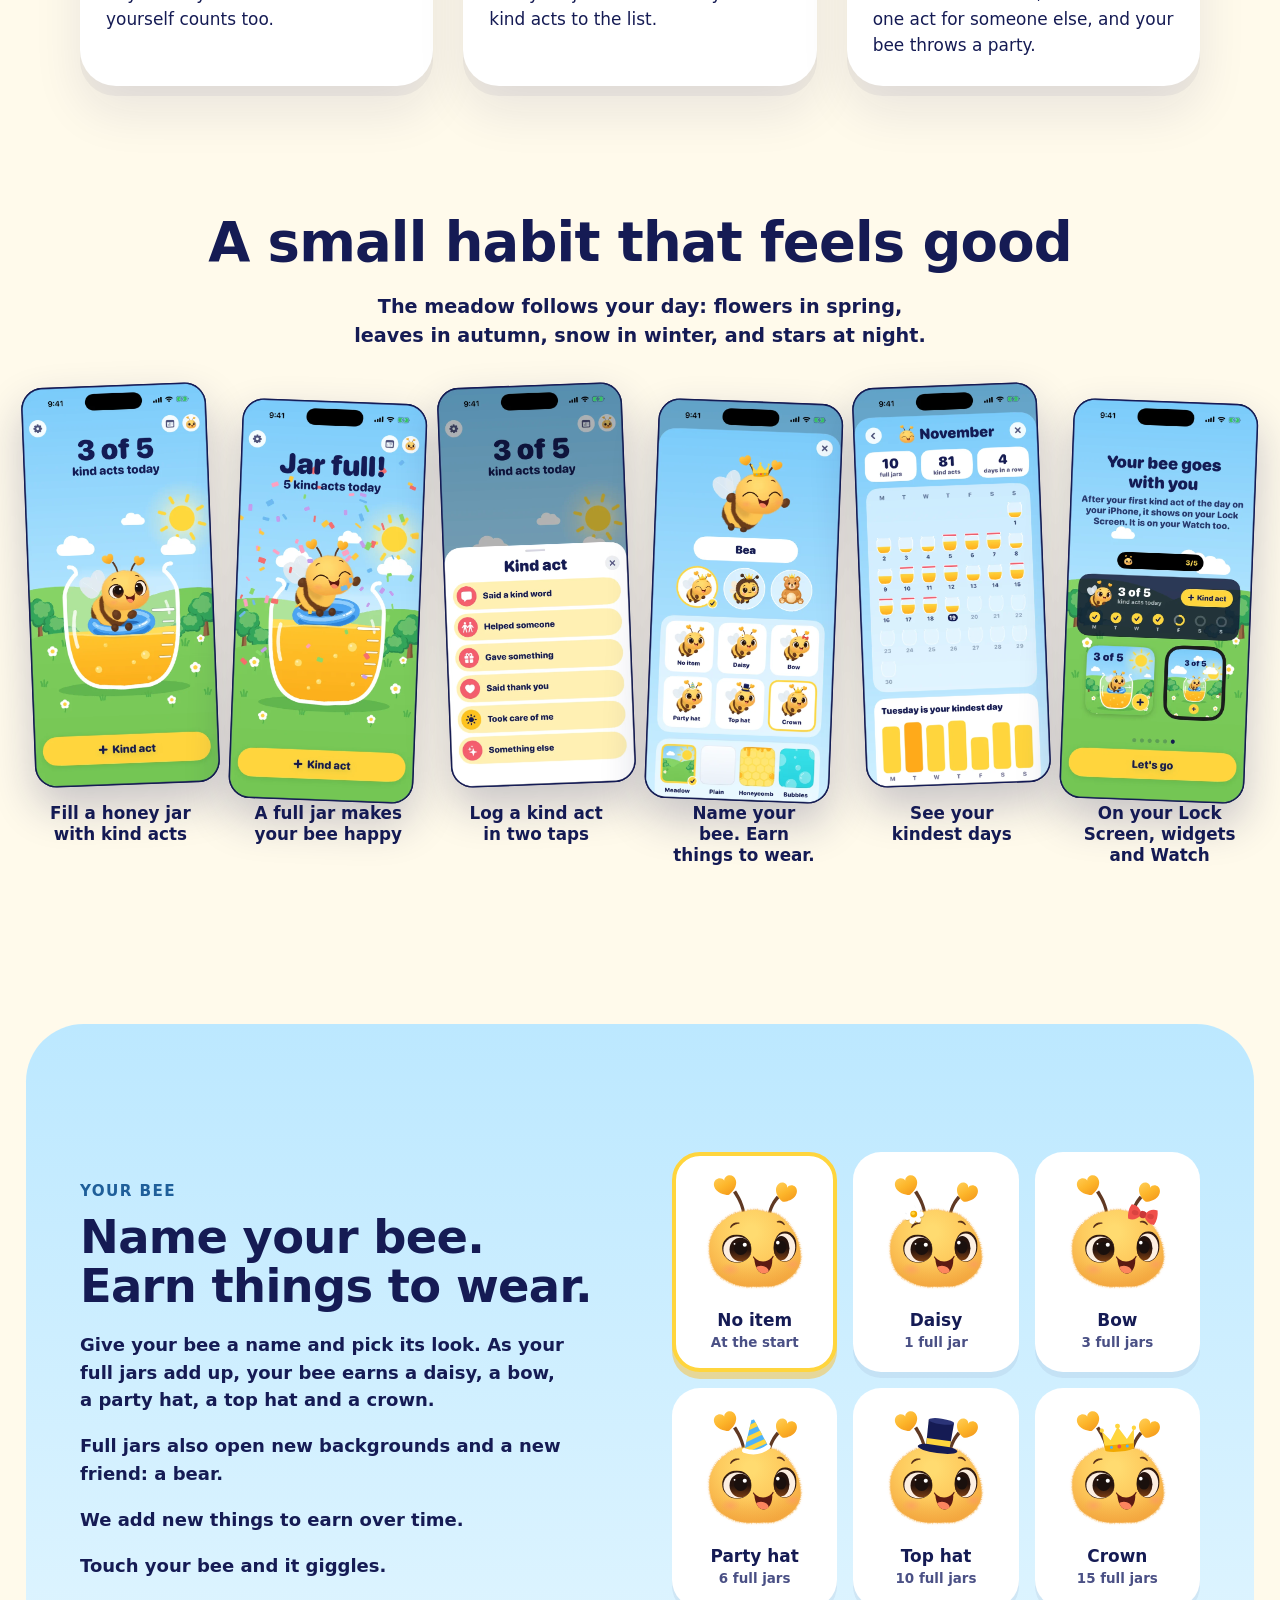
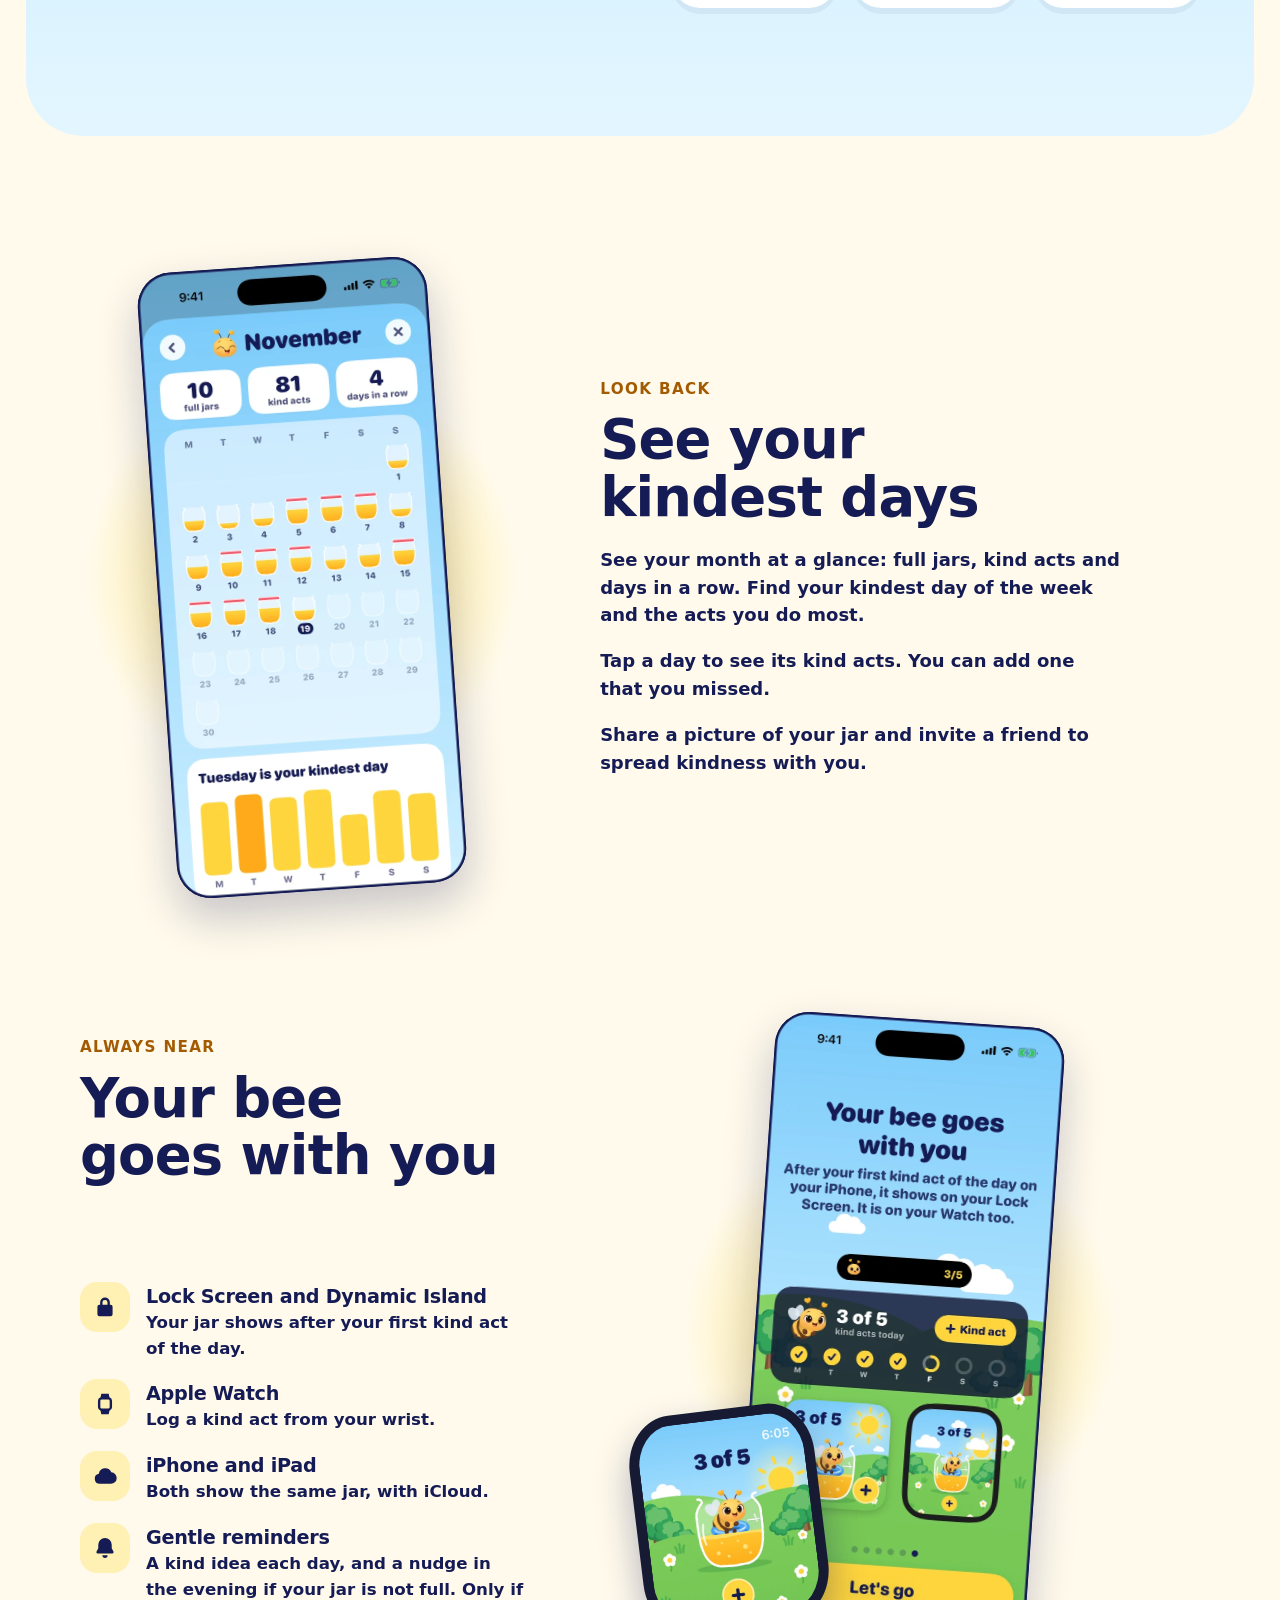
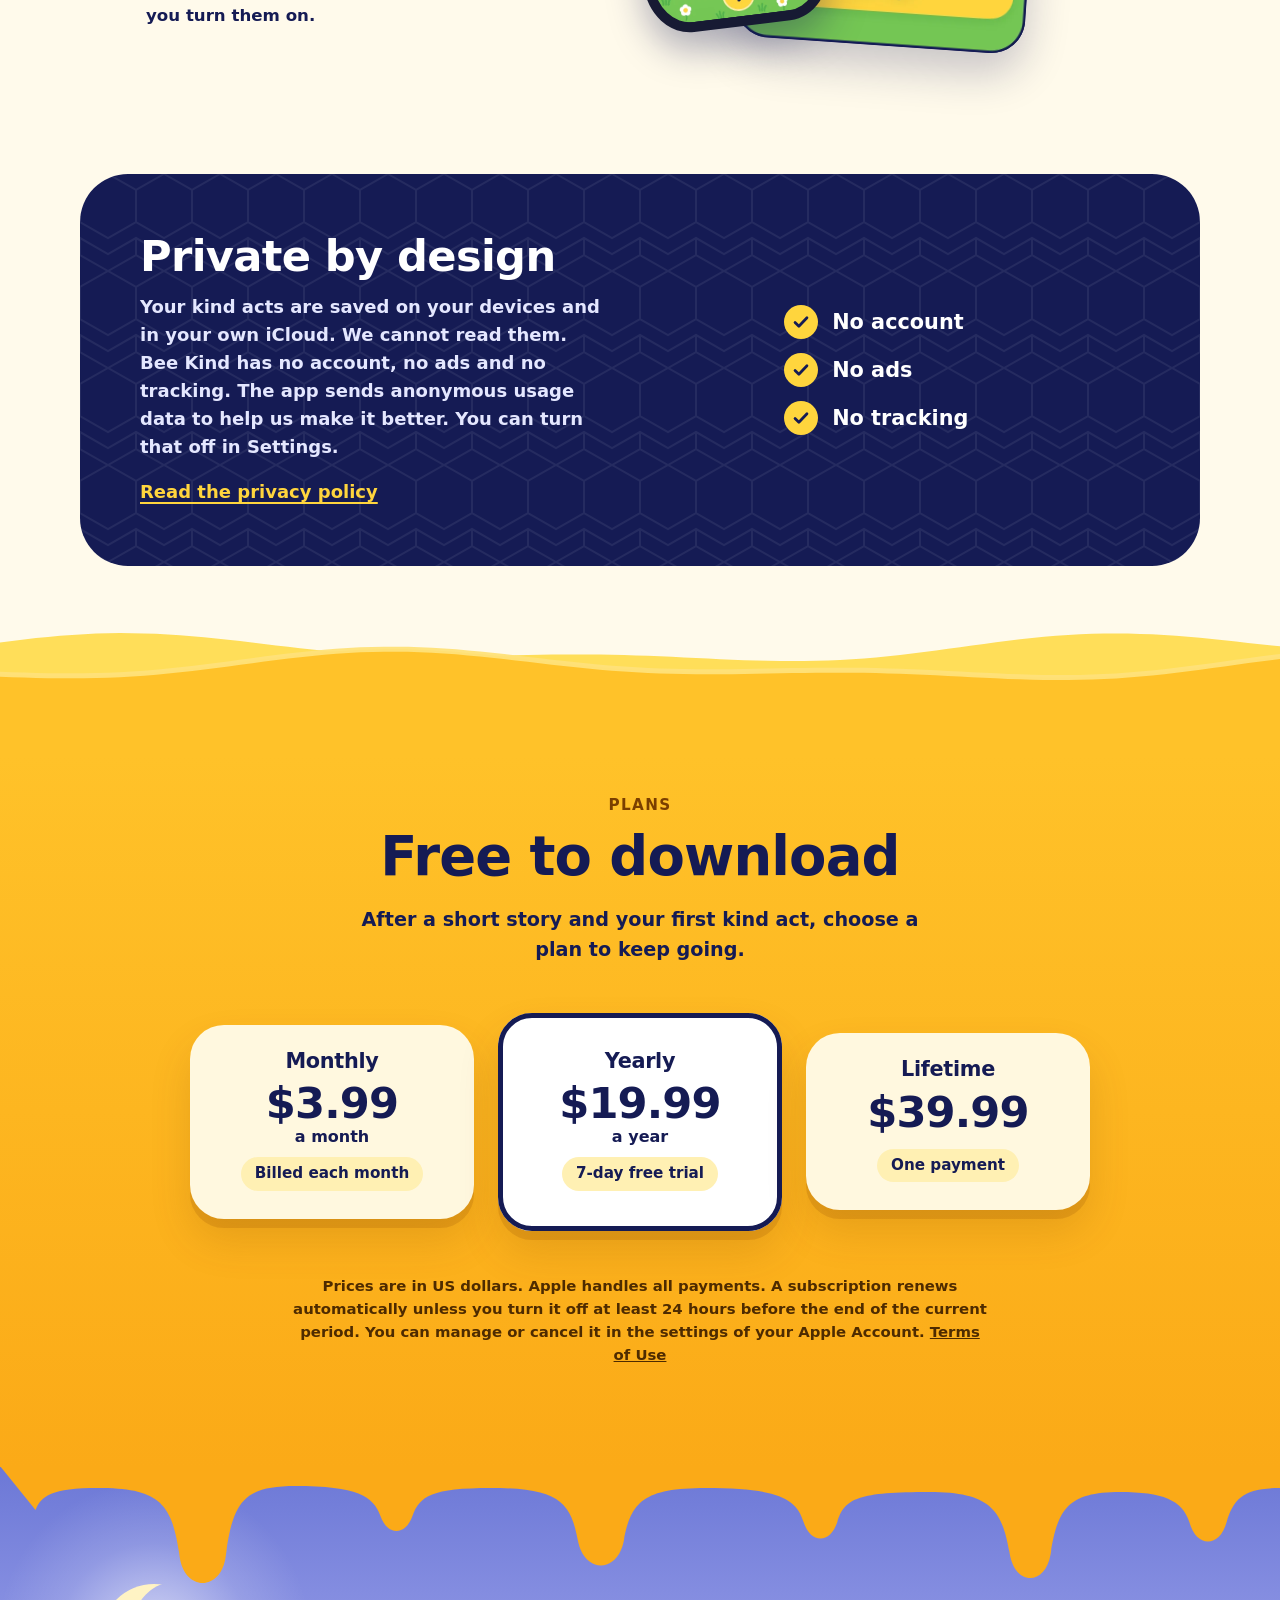
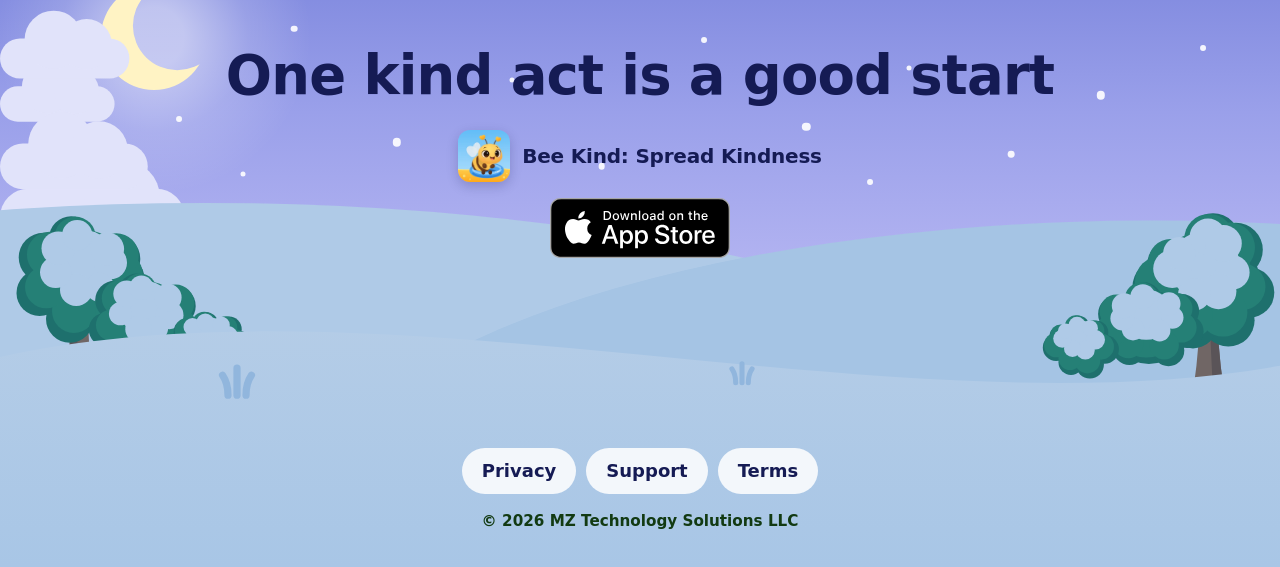
==== commit 84998b77: "Website update (source commit 90e1fde) Co-Authored-By: Claude Fable 5.2 <noreply@anthropic.com>" ====
--- a/index.html
+++ b/index.html
@@ -17,6 +17,7 @@
   <link rel="icon" type="image/png" href="assets/img/favicon-64.png">
   <link rel="apple-touch-icon" href="assets/img/apple-touch-icon.png">
   <!-- store:banner -->
+  <meta name="apple-itunes-app" content="app-id=6834811811">
   <link rel="stylesheet" href="assets/css/site.css">
   <script type="application/ld+json">
   {
@@ -87,7 +88,7 @@
         <div class="store rise" style="--i:3">
           <p class="appname"><img src="assets/img/app-icon.webp" width="52" height="52" alt=""><span>Bee Kind: Spread Kindness</span></p>
           <!-- store:start -->
-          <p><span class="soon"><span class="soon__dot" aria-hidden="true"></span>Coming soon to the App Store</span></p>
+          <p><a class="badge" href="https://apps.apple.com/app/id6834811811"><img src="assets/img/app-store-badge.svg" width="180" height="60" alt="Download on the App Store"></a></p>
           <!-- store:end -->
         </div>
       </div>
@@ -285,7 +286,7 @@
       <div class="store store--center reveal">
         <p class="appname"><img src="assets/img/app-icon.webp" width="52" height="52" alt=""><span>Bee Kind: Spread Kindness</span></p>
         <!-- store:start -->
-        <p><span class="soon"><span class="soon__dot" aria-hidden="true"></span>Coming soon to the App Store</span></p>
+        <p><a class="badge" href="https://apps.apple.com/app/id6834811811"><img src="assets/img/app-store-badge.svg" width="180" height="60" alt="Download on the App Store"></a></p>
         <!-- store:end -->
       </div>
       <span class="perch" id="outroPerch" aria-hidden="true"></span>
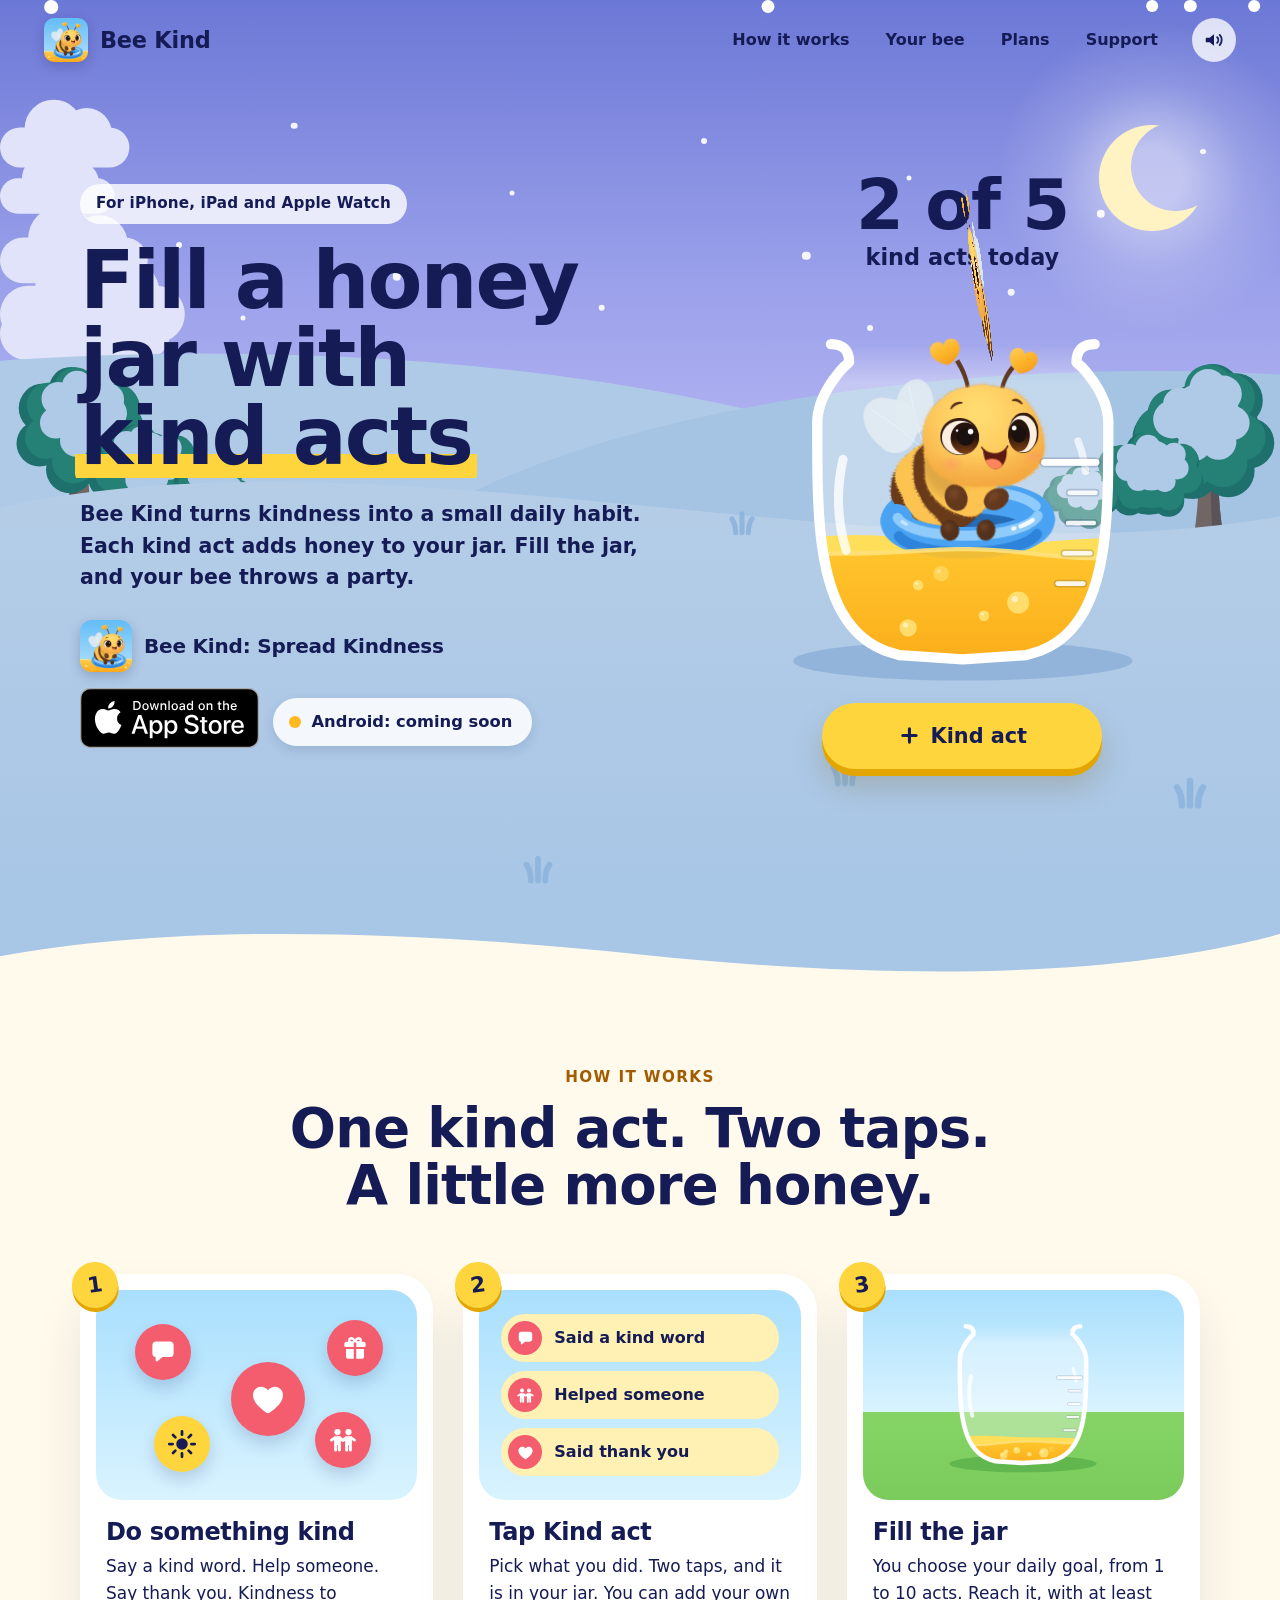
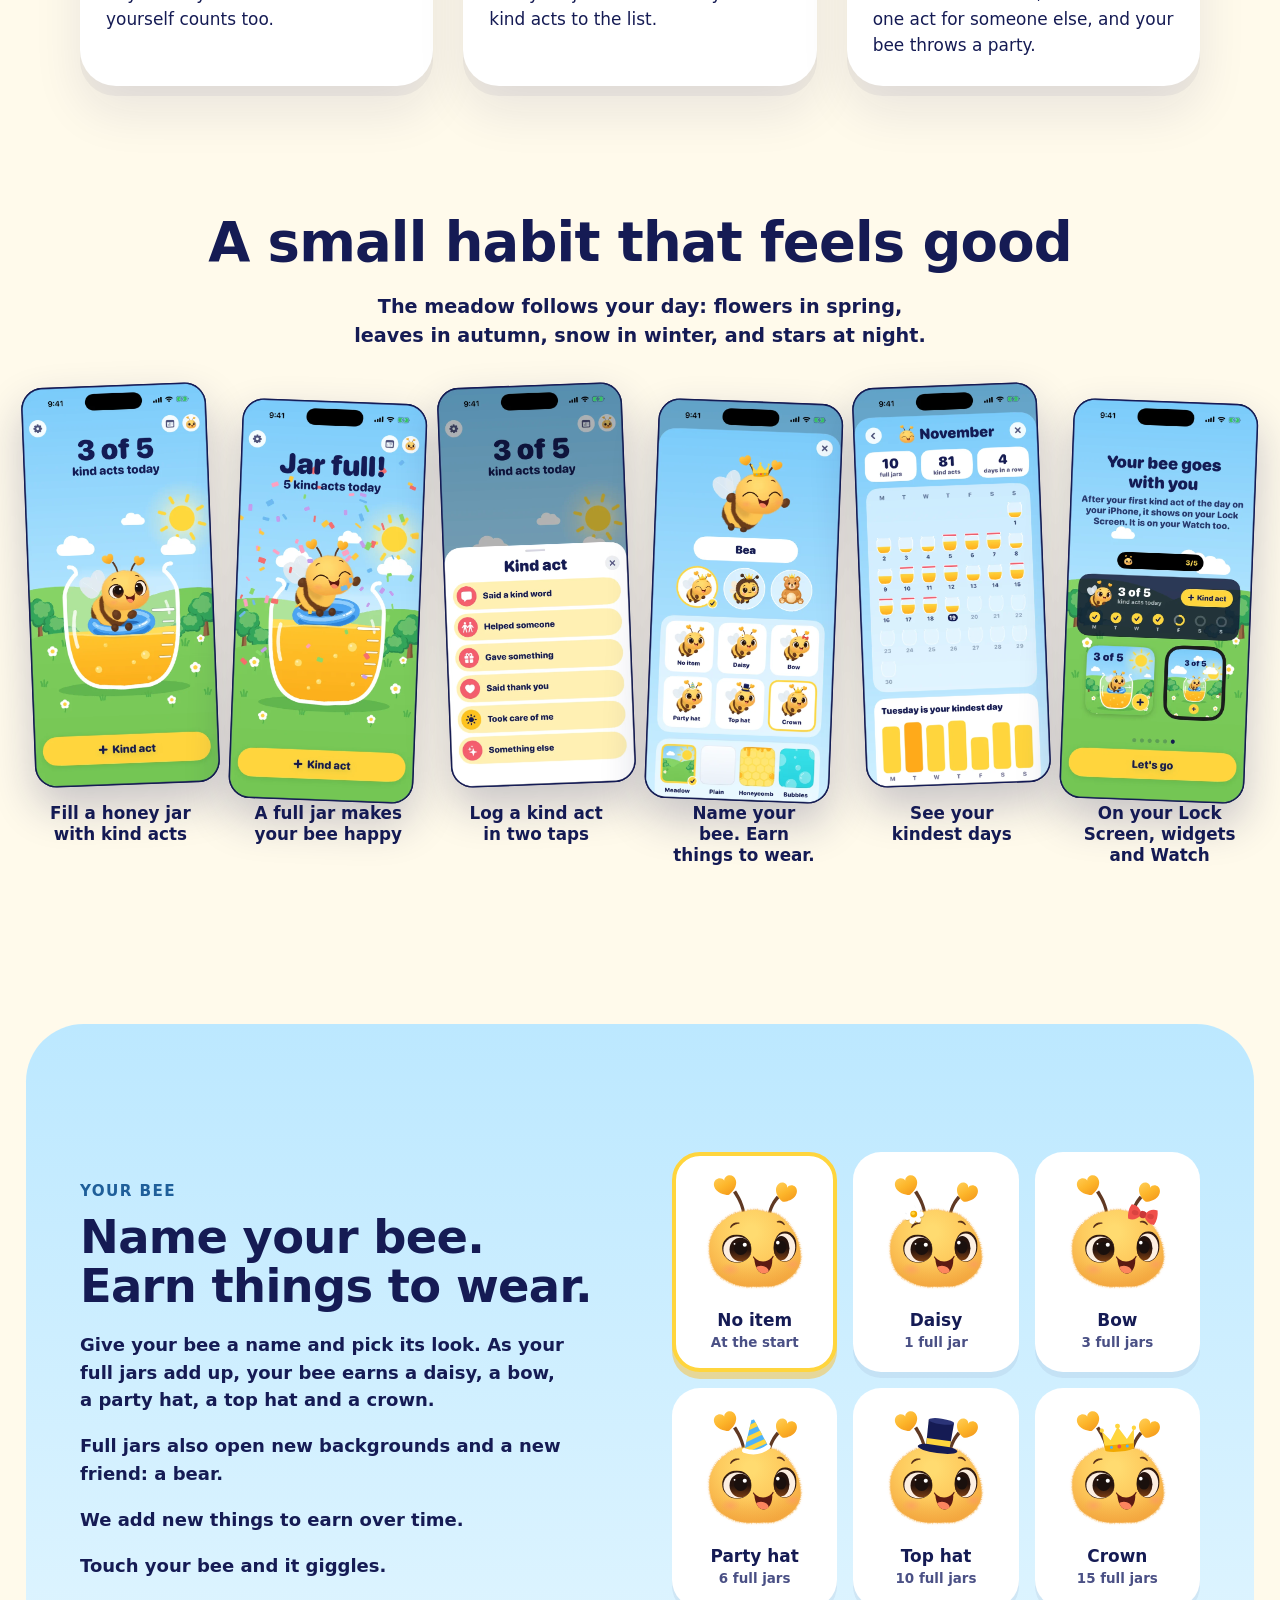
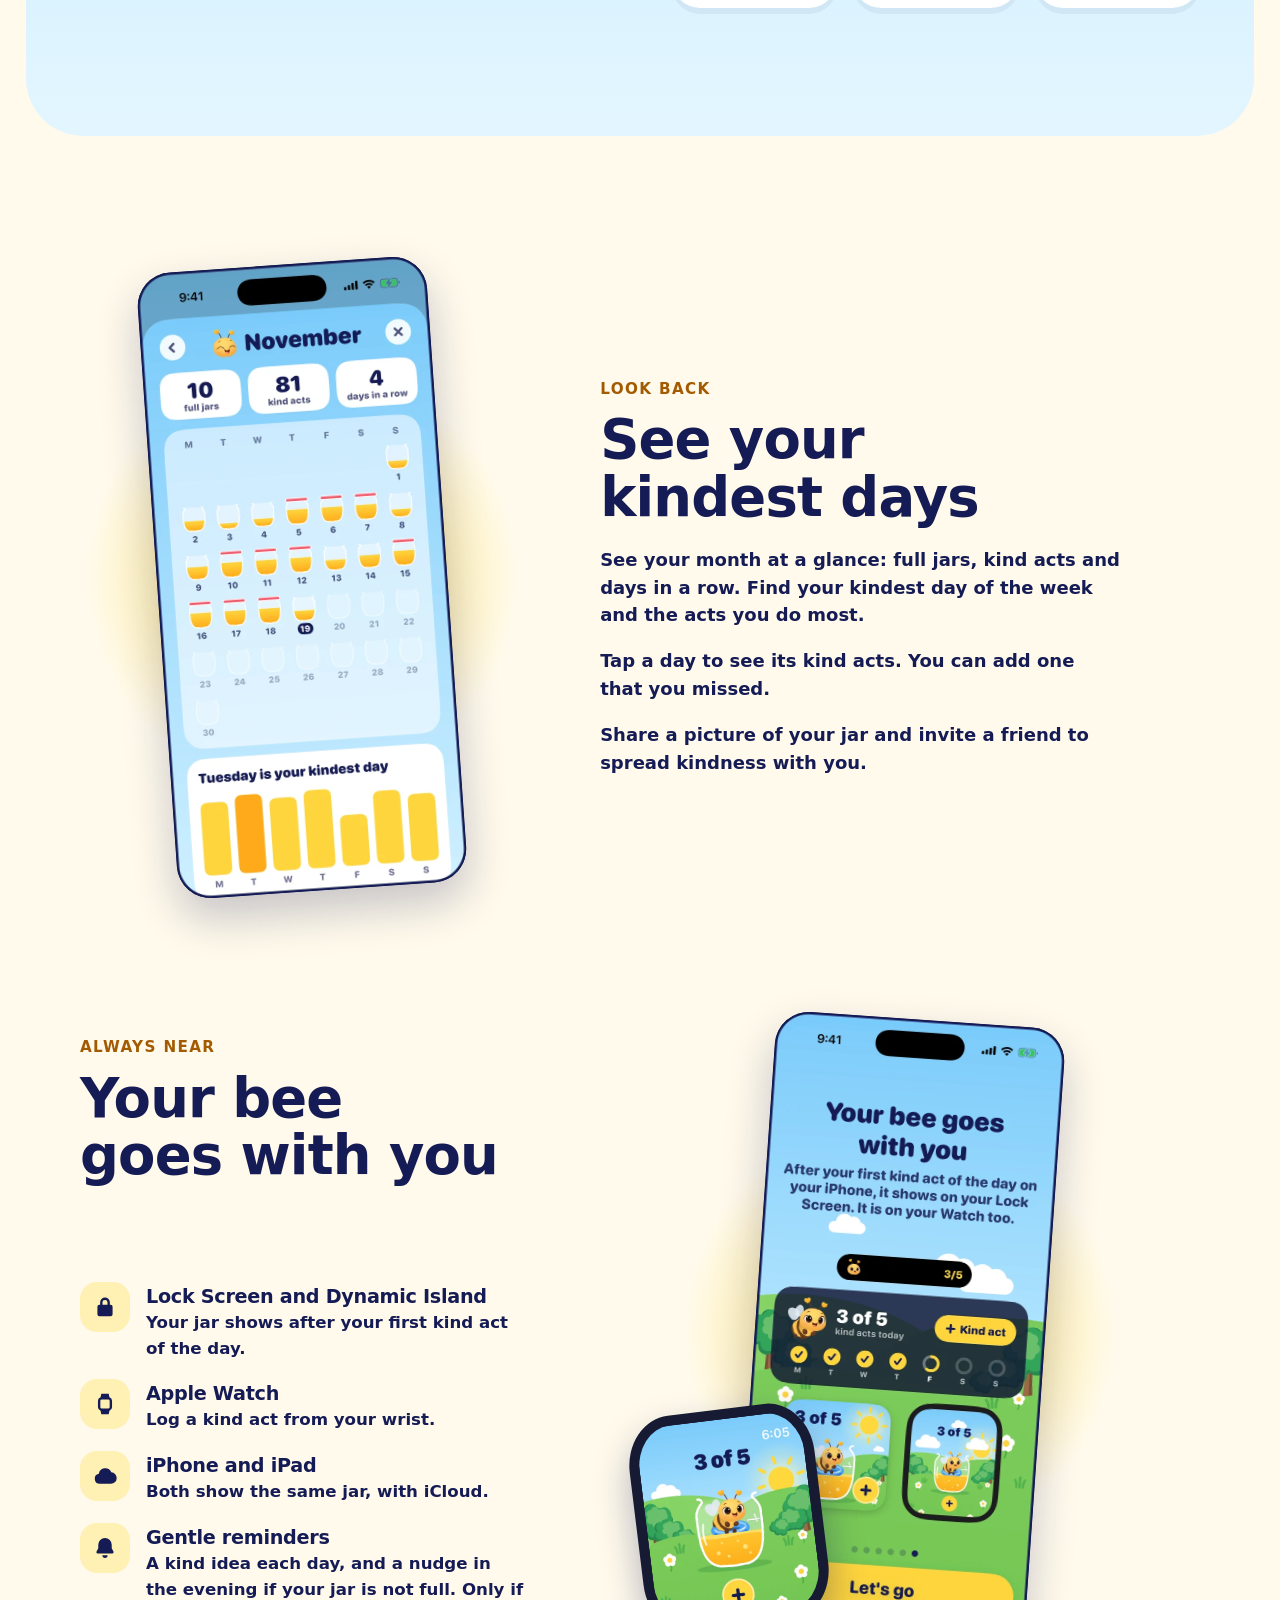
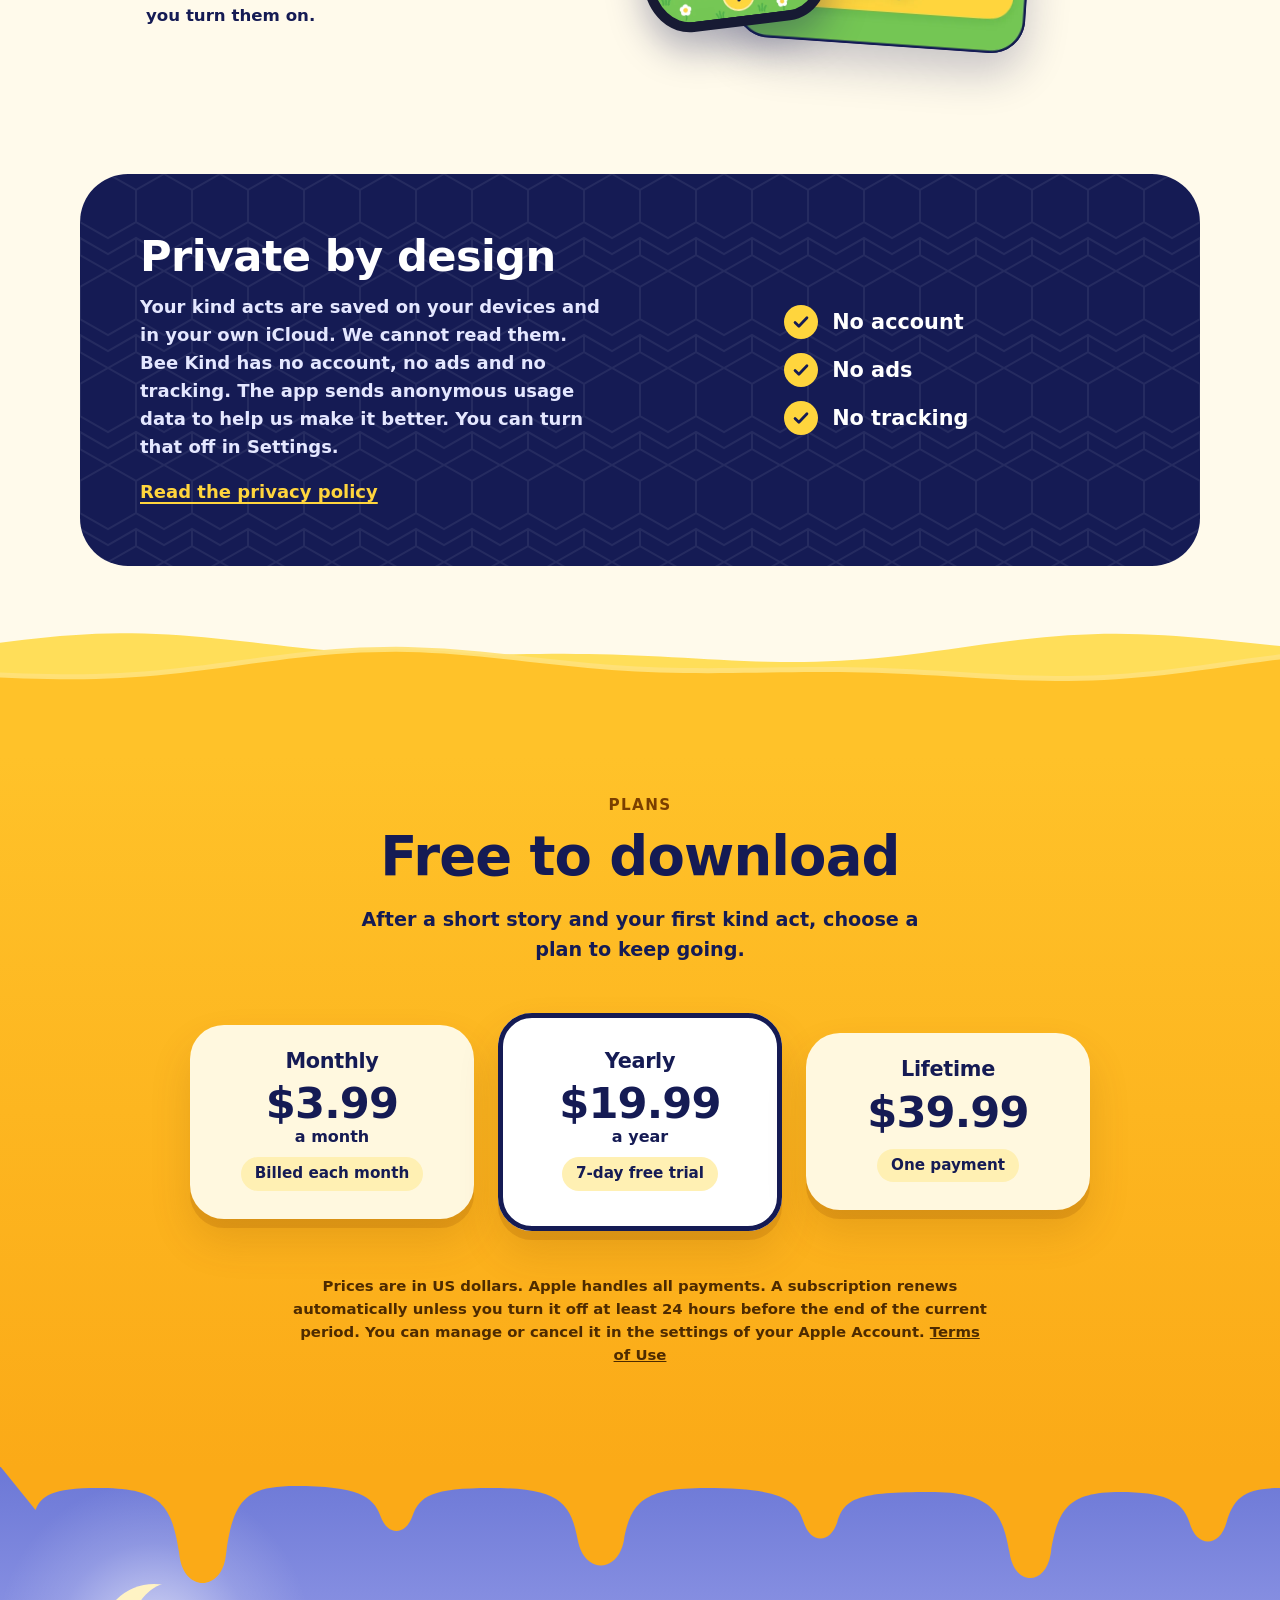
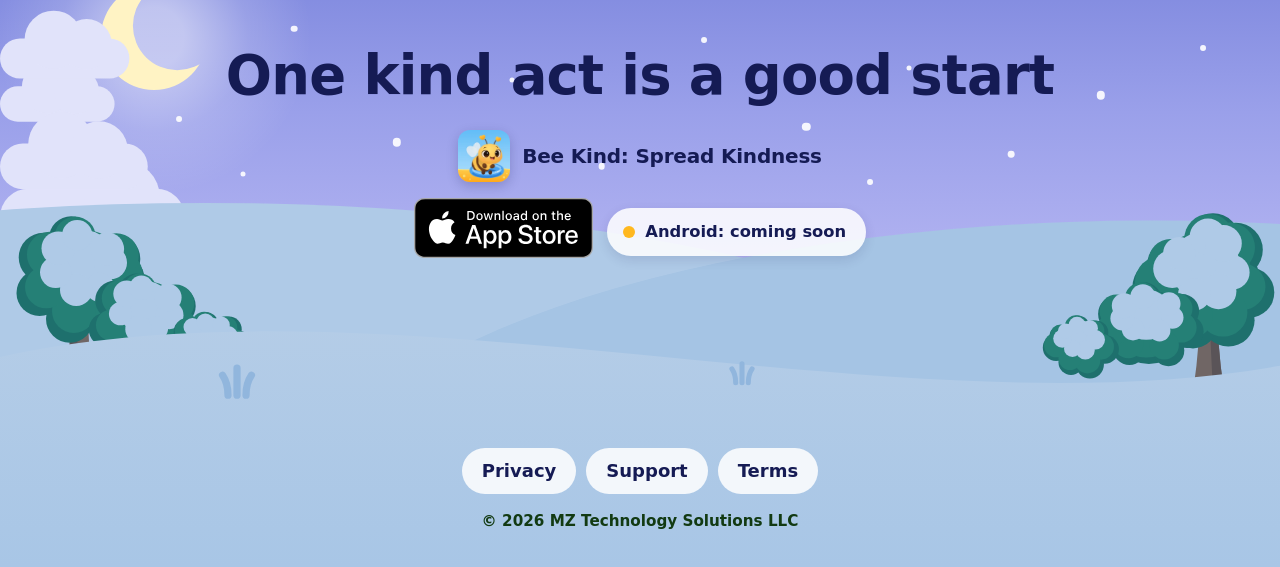
==== commit 1a3eeb2f: "Website update (source commit 96ecef3) Co-Authored-By: Claude Fable 5.2 <noreply@anthropic.com>" ====
--- a/index.html
+++ b/index.html
@@ -87,9 +87,14 @@
         <p class="lede rise" style="--i:2">Bee Kind turns kindness into a small daily habit. Each kind act adds honey to your jar. Fill the jar, and your bee throws a party.</p>
         <div class="store rise" style="--i:3">
           <p class="appname"><img src="assets/img/app-icon.webp" width="52" height="52" alt=""><span>Bee Kind: Spread Kindness</span></p>
+          <div class="store__row">
           <!-- store:start -->
           <p><a class="badge" href="https://apps.apple.com/app/id6834811811"><img src="assets/img/app-store-badge.svg" width="180" height="60" alt="Download on the App Store"></a></p>
           <!-- store:end -->
+          <!-- play:start -->
+          <p class="android-soon"><span class="soon__dot" aria-hidden="true"></span>Android: coming soon</p>
+          <!-- play:end -->
+          </div>
         </div>
       </div>
 
@@ -285,9 +290,14 @@
       <h2 id="outro-title" class="reveal">One kind act is a good start</h2>
       <div class="store store--center reveal">
         <p class="appname"><img src="assets/img/app-icon.webp" width="52" height="52" alt=""><span>Bee Kind: Spread Kindness</span></p>
+        <div class="store__row">
         <!-- store:start -->
         <p><a class="badge" href="https://apps.apple.com/app/id6834811811"><img src="assets/img/app-store-badge.svg" width="180" height="60" alt="Download on the App Store"></a></p>
         <!-- store:end -->
+        <!-- play:start -->
+        <p class="android-soon"><span class="soon__dot" aria-hidden="true"></span>Android: coming soon</p>
+        <!-- play:end -->
+        </div>
       </div>
       <span class="perch" id="outroPerch" aria-hidden="true"></span>
     </div>
--- a/assets/css/site.css
+++ b/assets/css/site.css
@@ -247,6 +247,16 @@
 .doc .appname { margin: 6px 0 20px; }
 .badge { display: inline-block; line-height: 0; }
 .badge img { display: block; height: 60px; width: auto; }
+.store__row { display: flex; flex-wrap: wrap; align-items: center; gap: 12px 14px; }
+.store--center .store__row { justify-content: center; }
+.android-soon {
+  display: inline-flex; align-items: center; gap: 10px; min-height: 48px;
+  background: rgba(255, 255, 255, .86); color: var(--navy);
+  font-family: var(--font-head); font-weight: 800; font-size: 1.02rem; line-height: 1.2;
+  padding: 10px 20px 10px 16px; border-radius: 999px;
+  box-shadow: 0 4px 12px rgba(21, 27, 84, .12);
+}
+.android-soon .soon__dot { background: var(--gold-deep); }
 .soon__dot { width: 12px; height: 12px; border-radius: 50%; background: var(--gold); box-shadow: 0 0 0 0 rgba(255, 213, 61, .7); animation: dot 2.2s ease-out infinite; }
 @keyframes dot { to { box-shadow: 0 0 0 12px rgba(255, 213, 61, 0); } }
 
@@ -757,6 +767,7 @@
   .hero__inner { grid-template-columns: minmax(0, 1fr); gap: 34px; padding-top: 96px; padding-bottom: 46px; text-align: center; }
   .hero__copy { display: flex; flex-direction: column; align-items: center; }
   .store { align-items: center; }
+  .store__row { justify-content: center; }
   .lede { margin-inline: auto; }
   .jar-stage { width: clamp(240px, 62vw, 330px); }
   .steps { grid-template-columns: minmax(0, 1fr); max-width: 460px; margin-inline: auto; gap: 30px; }
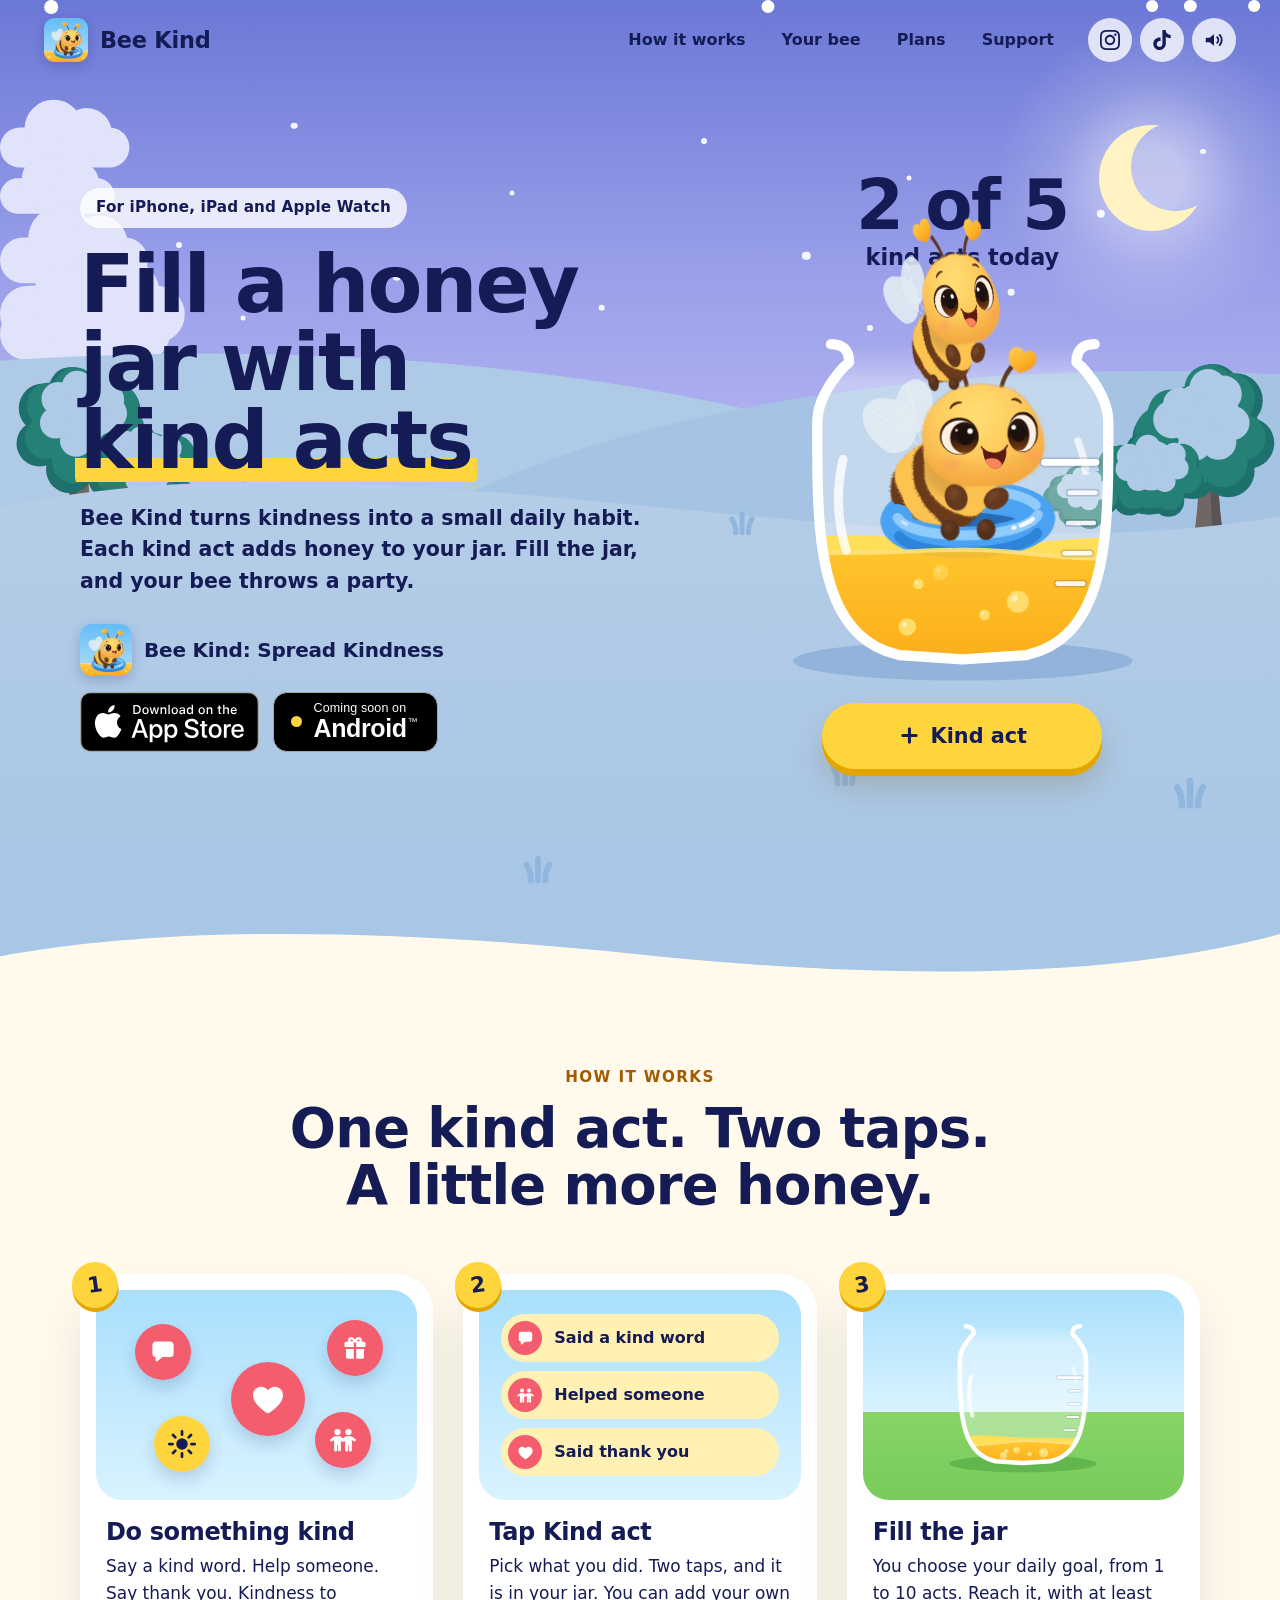
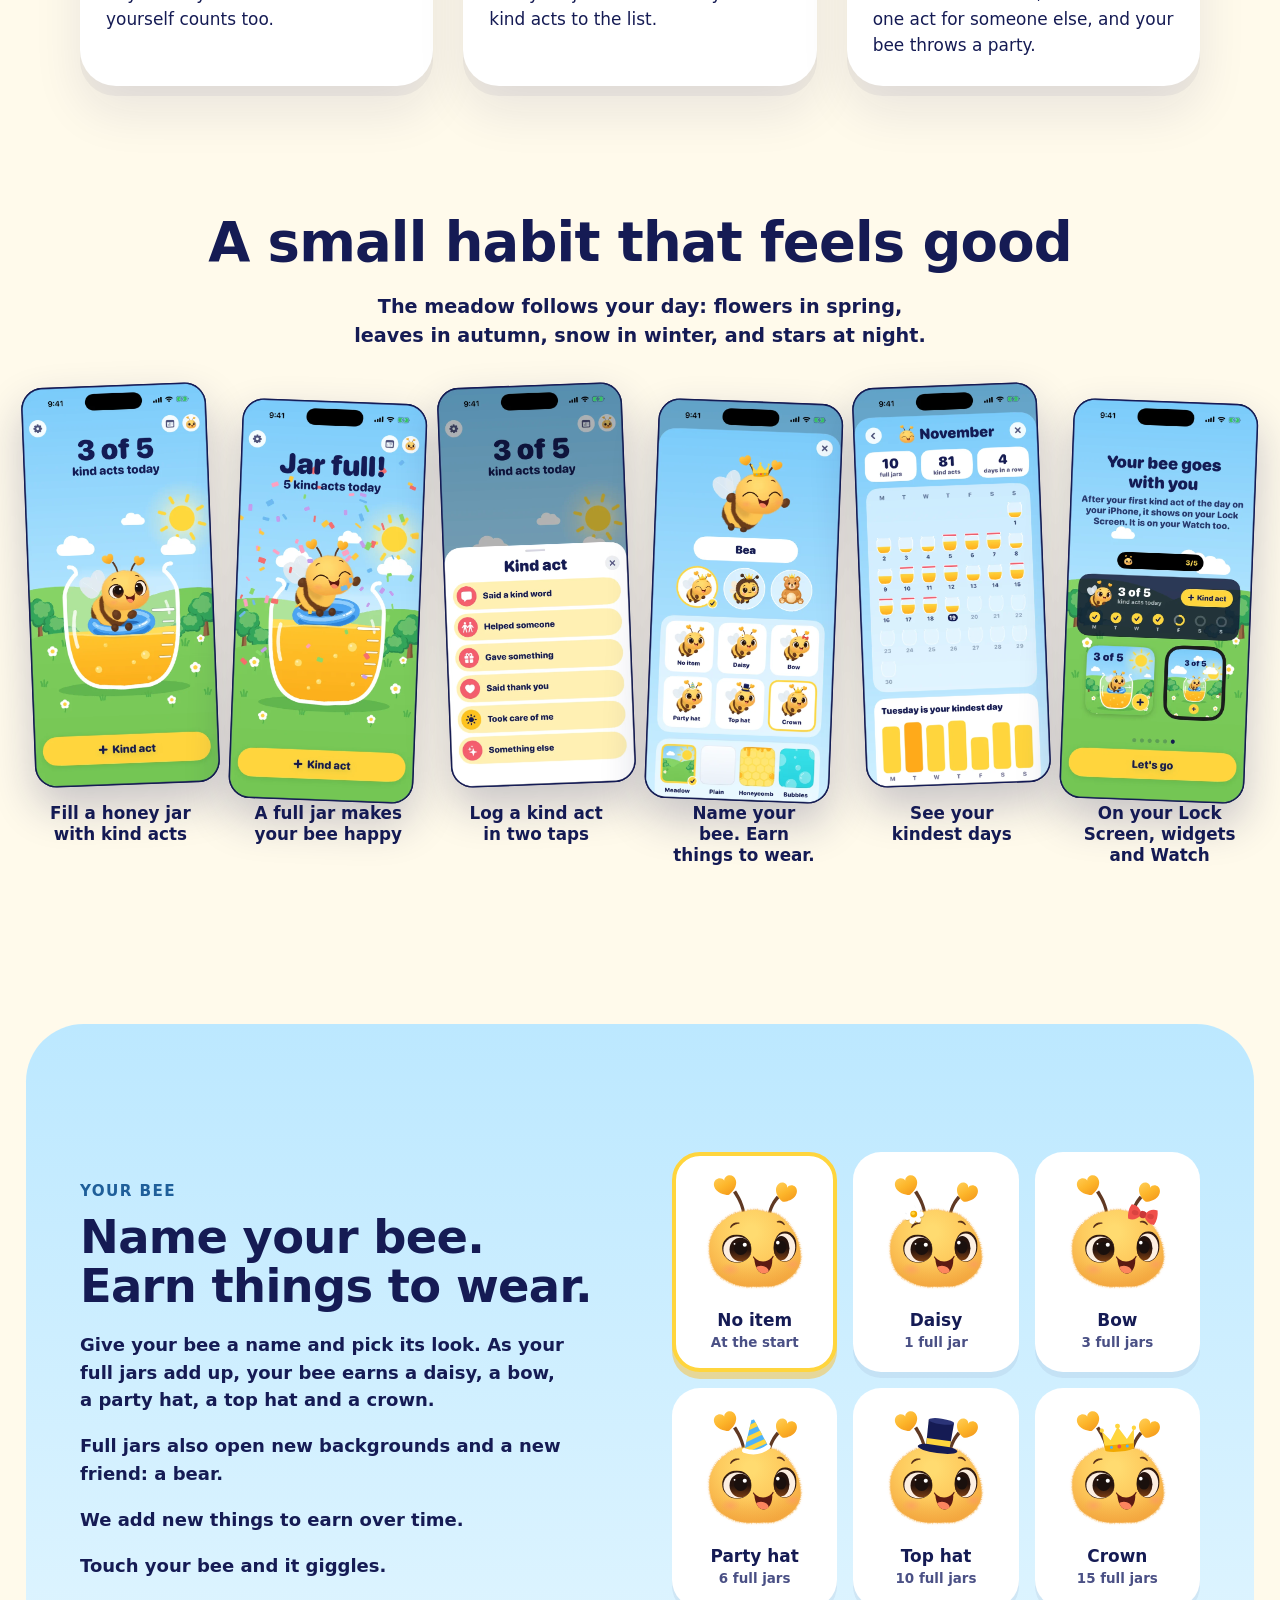
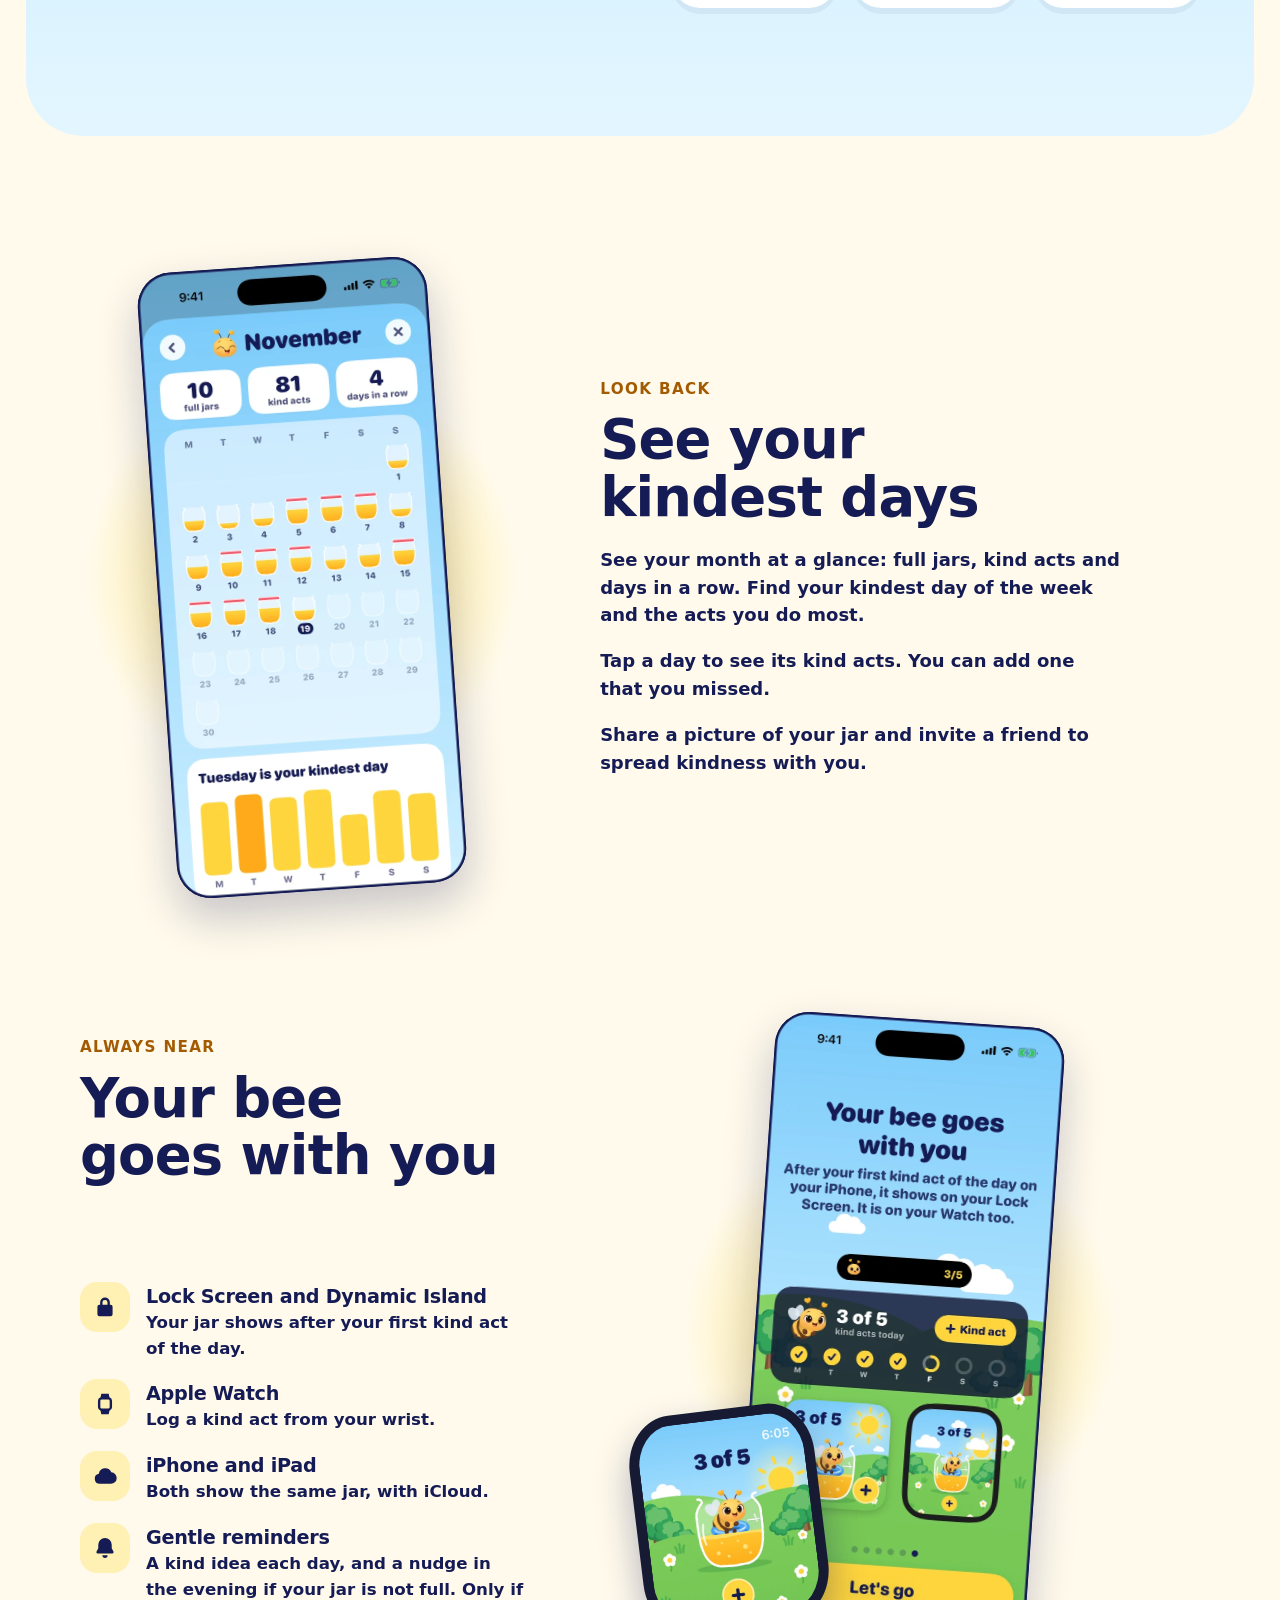
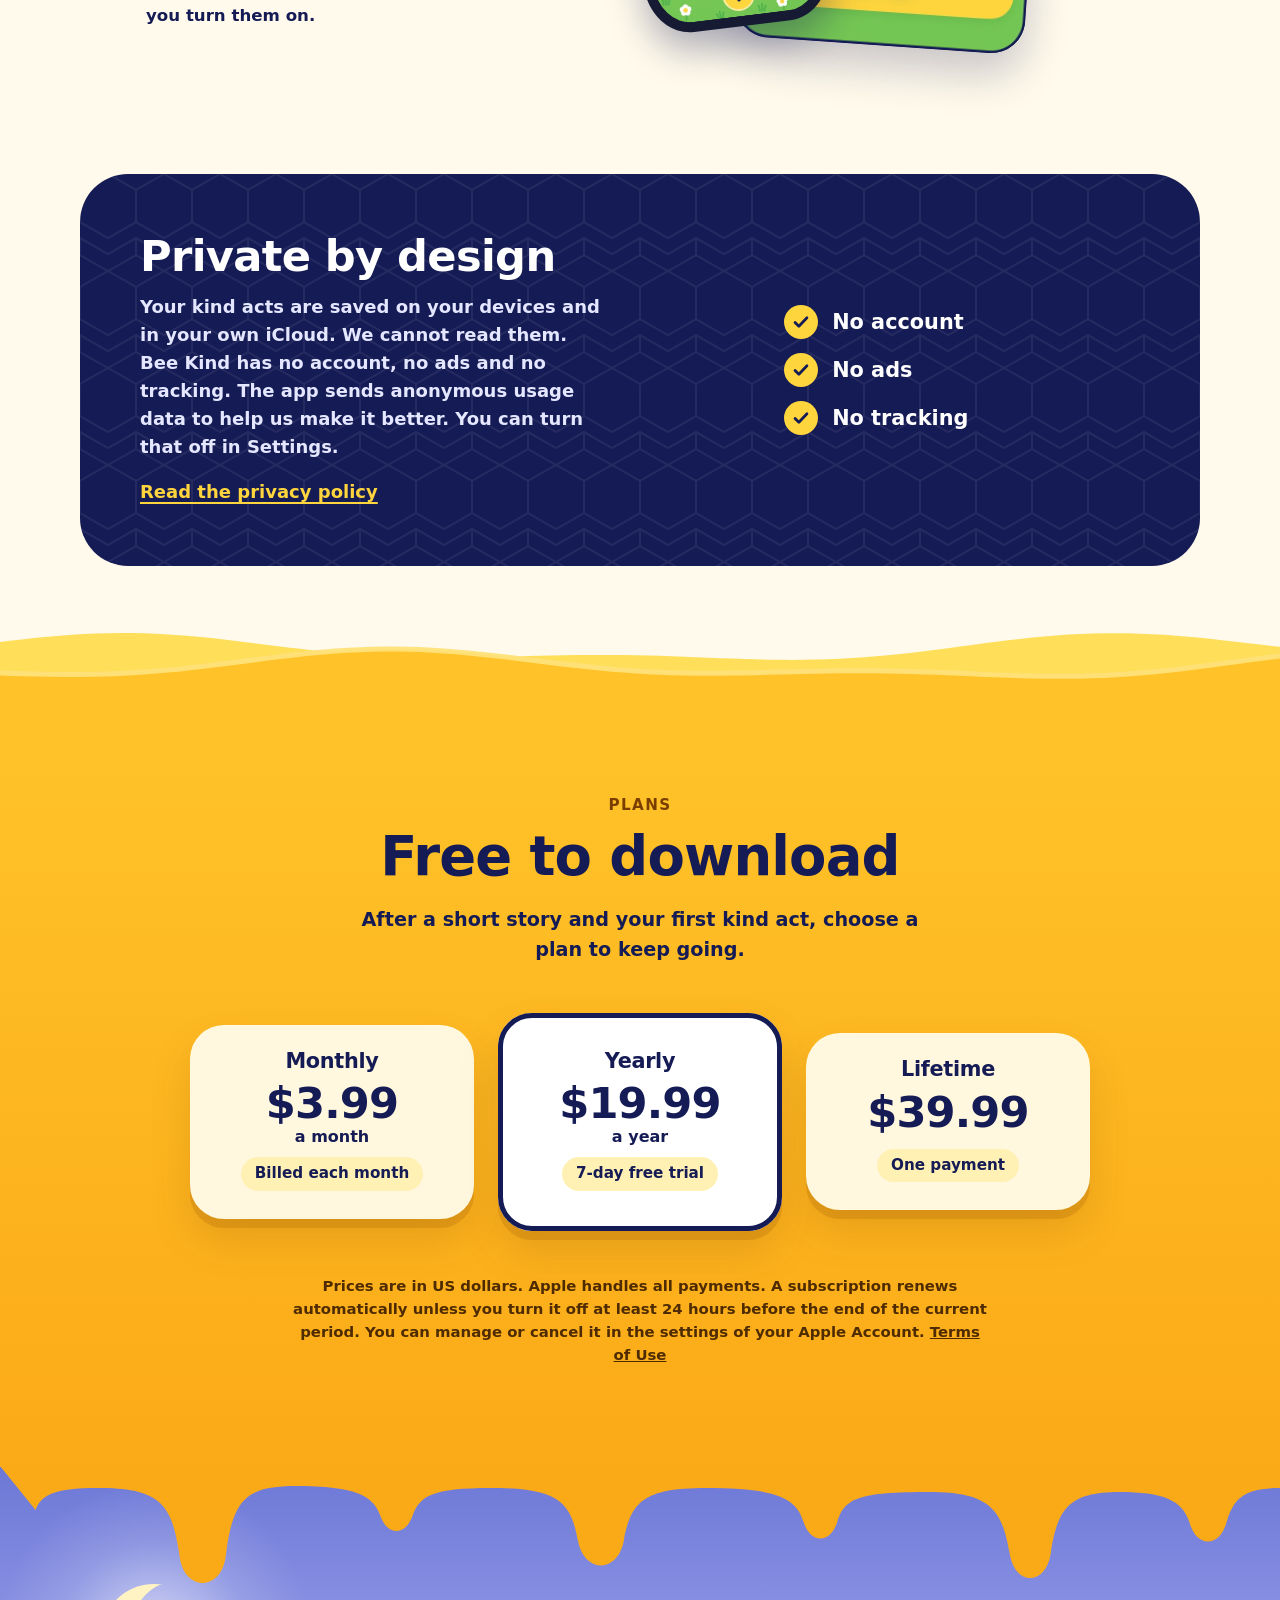
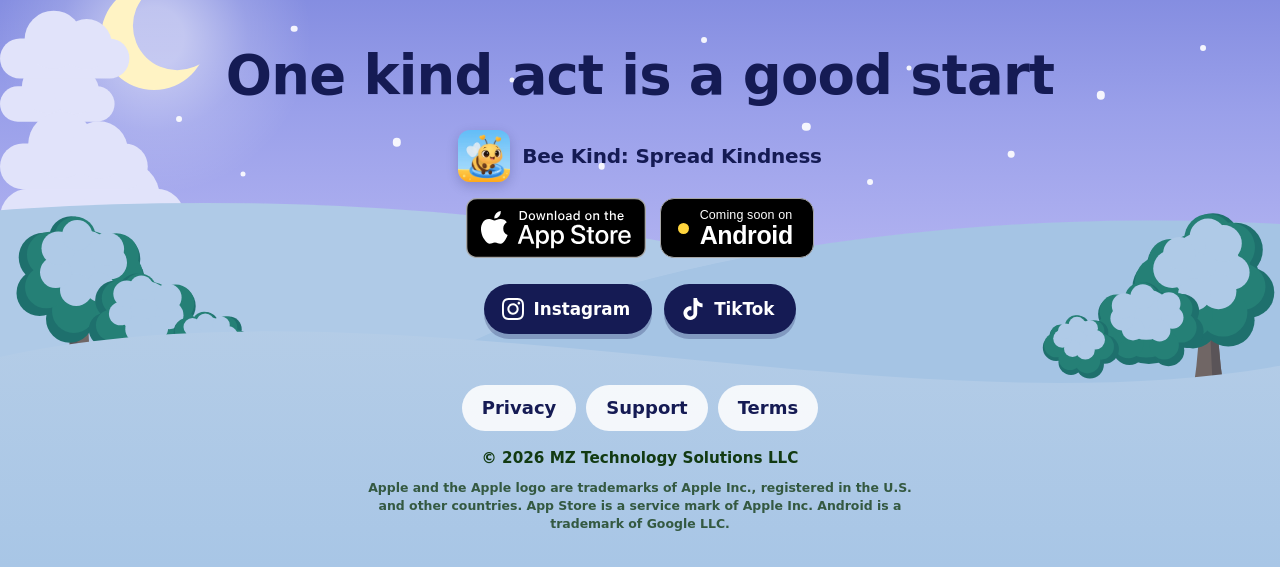
==== commit 5b73c5ea: "Website update (source commit 2a86f50) Co-Authored-By: Claude Fable 5.2 <noreply@anthropic.com>" ====
--- a/index.html
+++ b/index.html
@@ -53,6 +53,8 @@
   <symbol id="i-watch" viewBox="0 0 24 24"><path d="M8.600 2.500h6.800l.700 3.300A3.500 3.500 0 0 1 18.500 9v6a3.500 3.500 0 0 1-2.400 3.200l-.700 3.300H8.600l-.700-3.300A3.500 3.500 0 0 1 5.500 15V9a3.500 3.500 0 0 1 2.400-3.200Zm.400 5.300A1.300 1.300 0 0 0 7.700 9.100v5.800A1.300 1.300 0 0 0 9 16.200h6a1.300 1.300 0 0 0 1.300-1.300V9.100A1.300 1.300 0 0 0 15 7.800Z"/></symbol>
   <symbol id="i-cloud" viewBox="0 0 24 24"><path d="M7.2 19.2a4.7 4.7 0 0 1-.9-9.3 6 6 0 0 1 11.500-1.300 5.300 5.300 0 0 1-.600 10.600Z"/></symbol>
   <symbol id="i-bell" viewBox="0 0 24 24"><path d="M12 2.800a6.200 6.200 0 0 1 6.200 6.200v3.300l1.600 2.900a1.200 1.200 0 0 1-1 1.800H5.200a1.200 1.200 0 0 1-1-1.800l1.600-2.900V9A6.200 6.200 0 0 1 12 2.800ZM9.600 18.800h4.800a2.400 2.400 0 0 1-4.800 0Z"/></symbol>
+  <symbol id="i-instagram" viewBox="0 0 24 24"><path d="M12 0C8.74 0 8.333.015 7.053.072 5.775.132 4.905.333 4.14.63c-.789.306-1.459.717-2.126 1.384S.935 3.35.63 4.14C.333 4.905.131 5.775.072 7.053.012 8.333 0 8.74 0 12s.015 3.667.072 4.947c.06 1.277.261 2.148.558 2.913.306.788.717 1.459 1.384 2.126.667.666 1.336 1.079 2.126 1.384.766.296 1.636.499 2.913.558C8.333 23.988 8.74 24 12 24s3.667-.015 4.947-.072c1.277-.06 2.148-.262 2.913-.558.788-.306 1.459-.718 2.126-1.384.666-.667 1.079-1.335 1.384-2.126.296-.765.499-1.636.558-2.913.06-1.28.072-1.687.072-4.947s-.015-3.667-.072-4.947c-.06-1.277-.262-2.149-.558-2.913-.306-.789-.718-1.459-1.384-2.126C21.319 1.347 20.651.935 19.86.63c-.765-.297-1.636-.499-2.913-.558C15.667.012 15.26 0 12 0zm0 2.16c3.203 0 3.585.016 4.85.071 1.17.055 1.805.249 2.227.415.562.217.96.477 1.382.896.419.42.679.819.896 1.381.164.422.36 1.057.413 2.227.057 1.266.07 1.646.07 4.85s-.015 3.585-.074 4.85c-.061 1.17-.256 1.805-.421 2.227-.224.562-.479.96-.899 1.382-.419.419-.824.679-1.38.896-.42.164-1.065.36-2.235.413-1.274.057-1.649.07-4.859.07-3.211 0-3.586-.015-4.859-.074-1.171-.061-1.816-.256-2.236-.421-.569-.224-.96-.479-1.379-.899-.421-.419-.69-.824-.9-1.38-.165-.42-.359-1.065-.42-2.235-.045-1.26-.061-1.649-.061-4.844 0-3.196.016-3.586.061-4.861.061-1.17.255-1.814.42-2.234.21-.57.479-.96.9-1.381.419-.419.81-.689 1.379-.898.42-.166 1.051-.361 2.221-.421 1.275-.045 1.65-.06 4.859-.06l.045.03zm0 3.678c-3.405 0-6.162 2.76-6.162 6.162 0 3.405 2.76 6.162 6.162 6.162 3.405 0 6.162-2.76 6.162-6.162 0-3.405-2.76-6.162-6.162-6.162zM12 16c-2.21 0-4-1.79-4-4s1.79-4 4-4 4 1.79 4 4-1.79 4-4 4zm7.846-10.405c0 .795-.646 1.44-1.44 1.44-.795 0-1.44-.646-1.44-1.44 0-.794.646-1.439 1.44-1.439.793-.001 1.44.645 1.44 1.439z"/></symbol>
+  <symbol id="i-tiktok" viewBox="0 0 24 24"><path d="M12.525.02c1.31-.02 2.61-.01 3.91-.02.08 1.53.63 3.09 1.75 4.17 1.12 1.11 2.7 1.62 4.24 1.79v4.03c-1.44-.05-2.89-.35-4.2-.97-.57-.26-1.1-.59-1.62-.93-.01 2.92.01 5.84-.02 8.75-.08 1.4-.54 2.79-1.35 3.94-1.31 1.92-3.58 3.17-5.91 3.21-1.43.08-2.86-.31-4.08-1.03-2.02-1.19-3.44-3.37-3.65-5.71-.02-.5-.03-1-.01-1.49.18-1.9 1.12-3.72 2.58-4.96 1.66-1.44 3.98-2.13 6.15-1.72.02 1.48-.04 2.96-.04 4.44-.99-.32-2.15-.23-3.02.37-.63.41-1.11 1.04-1.36 1.75-.21.51-.15 1.07-.14 1.61.24 1.64 1.82 3.02 3.5 2.87 1.12-.01 2.19-.66 2.77-1.61.19-.33.4-.67.41-1.06.1-1.79.06-3.57.07-5.36.01-4.03-.01-8.05.02-12.07z"/></symbol>
 </svg>
 
 <a class="skip" href="#main">Skip to the content</a>
@@ -68,10 +70,14 @@
     <a href="#plans">Plans</a>
     <a href="support">Support</a>
   </nav>
-  <button class="round-btn" id="soundToggle" type="button" aria-pressed="true" aria-label="Sound">
-    <svg class="icon icon--on" aria-hidden="true"><use href="#i-sound-on"/></svg>
-    <svg class="icon icon--off" aria-hidden="true"><use href="#i-sound-off"/></svg>
-  </button>
+  <div class="top__tools">
+    <a class="round-btn social-btn" href="https://www.instagram.com/beekindapp/" rel="me" aria-label="Bee Kind on Instagram"><svg class="icon" aria-hidden="true"><use href="#i-instagram"/></svg></a>
+    <a class="round-btn social-btn" href="https://www.tiktok.com/@beekindapp" rel="me" aria-label="Bee Kind on TikTok"><svg class="icon" aria-hidden="true"><use href="#i-tiktok"/></svg></a>
+    <button class="round-btn" id="soundToggle" type="button" aria-pressed="true" aria-label="Sound">
+      <svg class="icon icon--on" aria-hidden="true"><use href="#i-sound-on"/></svg>
+      <svg class="icon icon--off" aria-hidden="true"><use href="#i-sound-off"/></svg>
+    </button>
+  </div>
 </header>
 
 <main id="main">
@@ -89,10 +95,10 @@
           <p class="appname"><img src="assets/img/app-icon.webp" width="52" height="52" alt=""><span>Bee Kind: Spread Kindness</span></p>
           <div class="store__row">
           <!-- store:start -->
-          <p><a class="badge" href="https://apps.apple.com/app/id6834811811"><img src="assets/img/app-store-badge.svg" width="180" height="60" alt="Download on the App Store"></a></p>
+          <p><a class="badge" href="https://apps.apple.com/app/apple-store/id6834811811?pt=129274139&amp;ct=website&amp;mt=8"><img src="assets/img/app-store-badge.svg" width="180" height="60" alt="Download on the App Store"></a></p>
           <!-- store:end -->
           <!-- play:start -->
-          <p class="android-soon"><span class="soon__dot" aria-hidden="true"></span>Android: coming soon</p>
+          <p class="soon-badge"><span class="soon__dot" aria-hidden="true"></span><span class="soon-badge__words"><span class="soon-badge__small">Coming soon on</span><span class="soon-badge__big">Android<sup>&trade;</sup></span></span></p>
           <!-- play:end -->
           </div>
         </div>
@@ -292,13 +298,17 @@
         <p class="appname"><img src="assets/img/app-icon.webp" width="52" height="52" alt=""><span>Bee Kind: Spread Kindness</span></p>
         <div class="store__row">
         <!-- store:start -->
-        <p><a class="badge" href="https://apps.apple.com/app/id6834811811"><img src="assets/img/app-store-badge.svg" width="180" height="60" alt="Download on the App Store"></a></p>
+        <p><a class="badge" href="https://apps.apple.com/app/apple-store/id6834811811?pt=129274139&amp;ct=website&amp;mt=8"><img src="assets/img/app-store-badge.svg" width="180" height="60" alt="Download on the App Store"></a></p>
         <!-- store:end -->
         <!-- play:start -->
-        <p class="android-soon"><span class="soon__dot" aria-hidden="true"></span>Android: coming soon</p>
+        <p class="soon-badge"><span class="soon__dot" aria-hidden="true"></span><span class="soon-badge__words"><span class="soon-badge__small">Coming soon on</span><span class="soon-badge__big">Android</span></span></p>
         <!-- play:end -->
         </div>
       </div>
+      <p class="follow reveal">
+        <a class="follow__link" href="https://www.instagram.com/beekindapp/" rel="me"><svg class="icon" aria-hidden="true"><use href="#i-instagram"/></svg>Instagram</a>
+        <a class="follow__link" href="https://www.tiktok.com/@beekindapp" rel="me"><svg class="icon" aria-hidden="true"><use href="#i-tiktok"/></svg>TikTok</a>
+      </p>
       <span class="perch" id="outroPerch" aria-hidden="true"></span>
     </div>
     <footer class="foot">
@@ -308,6 +318,7 @@
         <a href="terms">Terms</a>
       </nav>
       <p class="foot__copy">&copy; 2026 MZ Technology Solutions LLC</p>
+      <p class="foot__legal">Apple and the Apple logo are trademarks of Apple Inc., registered in the U.S. and other countries. App Store is a service mark of Apple Inc. Android is a trademark of Google LLC.</p>
     </footer>
   </section>
 </main>
--- a/assets/css/site.css
+++ b/assets/css/site.css
@@ -121,7 +121,9 @@
 .round-btn--soft:hover { background: #E2E5EF; }
 #soundToggle .icon--off, #soundToggle[aria-pressed="false"] .icon--on { display: none; }
 #soundToggle[aria-pressed="false"] .icon--off { display: block; }
-.top__nav + .round-btn { margin-left: 6px; }
+.top__tools { display: flex; align-items: center; gap: 8px; }
+.top__nav + .top__tools { margin-left: 6px; }
+.social-btn .icon { width: 20px; height: 20px; }
 
 /* ---------- Scene: sky, sun, clouds, hills, flowers ---------- */
 
@@ -249,14 +251,17 @@
 .badge img { display: block; height: 60px; width: auto; }
 .store__row { display: flex; flex-wrap: wrap; align-items: center; gap: 12px 14px; }
 .store--center .store__row { justify-content: center; }
-.android-soon {
-  display: inline-flex; align-items: center; gap: 10px; min-height: 48px;
-  background: rgba(255, 255, 255, .86); color: var(--navy);
-  font-family: var(--font-head); font-weight: 800; font-size: 1.02rem; line-height: 1.2;
-  padding: 10px 20px 10px 16px; border-radius: 999px;
-  box-shadow: 0 4px 12px rgba(21, 27, 84, .12);
-}
-.android-soon .soon__dot { background: var(--gold-deep); }
+.store__row .badge { display: block; }
+.soon-badge {
+  display: inline-flex; align-items: center; gap: 11px; box-sizing: border-box; height: 60px; margin: 0; padding: 0 20px 0 17px;
+  background: #000; color: #fff; border: 1.5px solid #A6A6A6; border-radius: 14px;
+  font-family: -apple-system, BlinkMacSystemFont, "Helvetica Neue", Arial, sans-serif;
+}
+.soon-badge .soon__dot { width: 11px; height: 11px; }
+.soon-badge__words { display: flex; flex-direction: column; text-align: left; line-height: 1.05; }
+.soon-badge__small { font-size: 12.5px; font-weight: 500; letter-spacing: .01em; }
+.soon-badge__big { font-size: 25px; font-weight: 600; letter-spacing: -.015em; }
+.soon-badge__big sup { font-size: 10px; font-weight: 500; vertical-align: 12px; margin-left: 1px; }
 .soon__dot { width: 12px; height: 12px; border-radius: 50%; background: var(--gold); box-shadow: 0 0 0 0 rgba(255, 213, 61, .7); animation: dot 2.2s ease-out infinite; }
 @keyframes dot { to { box-shadow: 0 0 0 12px rgba(255, 213, 61, 0); } }
 
@@ -685,6 +690,18 @@
 }
 .foot__nav a:hover { background: #fff; transform: translateY(-3px); }
 .foot__copy { margin: 16px 0 0; font-size: .95rem; font-weight: 700; color: #123A12; }
+.foot__legal { margin: 8px auto 0; max-width: 46em; font-size: .78rem; font-weight: 600; line-height: 1.45; color: rgba(18, 58, 18, .78); }
+.follow { display: flex; justify-content: center; flex-wrap: wrap; gap: 12px; margin: 26px 0 0; }
+.follow__link {
+  display: inline-flex; align-items: center; gap: 10px; height: 50px; padding: 0 22px 0 18px;
+  background: var(--navy); color: #fff; border-radius: 999px; text-decoration: none;
+  font-family: var(--font-head); font-weight: 800; font-size: 1.05rem;
+  box-shadow: 0 5px 0 rgba(21, 27, 84, .25);
+  transition: transform .3s var(--spring), background-color .2s;
+}
+.follow__link .icon { width: 22px; height: 22px; }
+.follow__link:hover { background: var(--navy-2); transform: translateY(-3px); }
+.follow__link:active { transform: translateY(1px); }
 
 /* ---------- Text pages: privacy, support, terms ---------- */
 
@@ -763,7 +780,8 @@
   .text-page .brand span { display: none; }
   .doc__bee { width: 96px; height: 96px; top: -70px; }
   .doc h1 { padding-right: 70px; }
-  .top .round-btn { margin-left: auto; }
+  .top .top__tools { margin-left: auto; }
+  .text-page .social-btn { display: none; }
   .hero__inner { grid-template-columns: minmax(0, 1fr); gap: 34px; padding-top: 96px; padding-bottom: 46px; text-align: center; }
   .hero__copy { display: flex; flex-direction: column; align-items: center; }
   .store { align-items: center; }
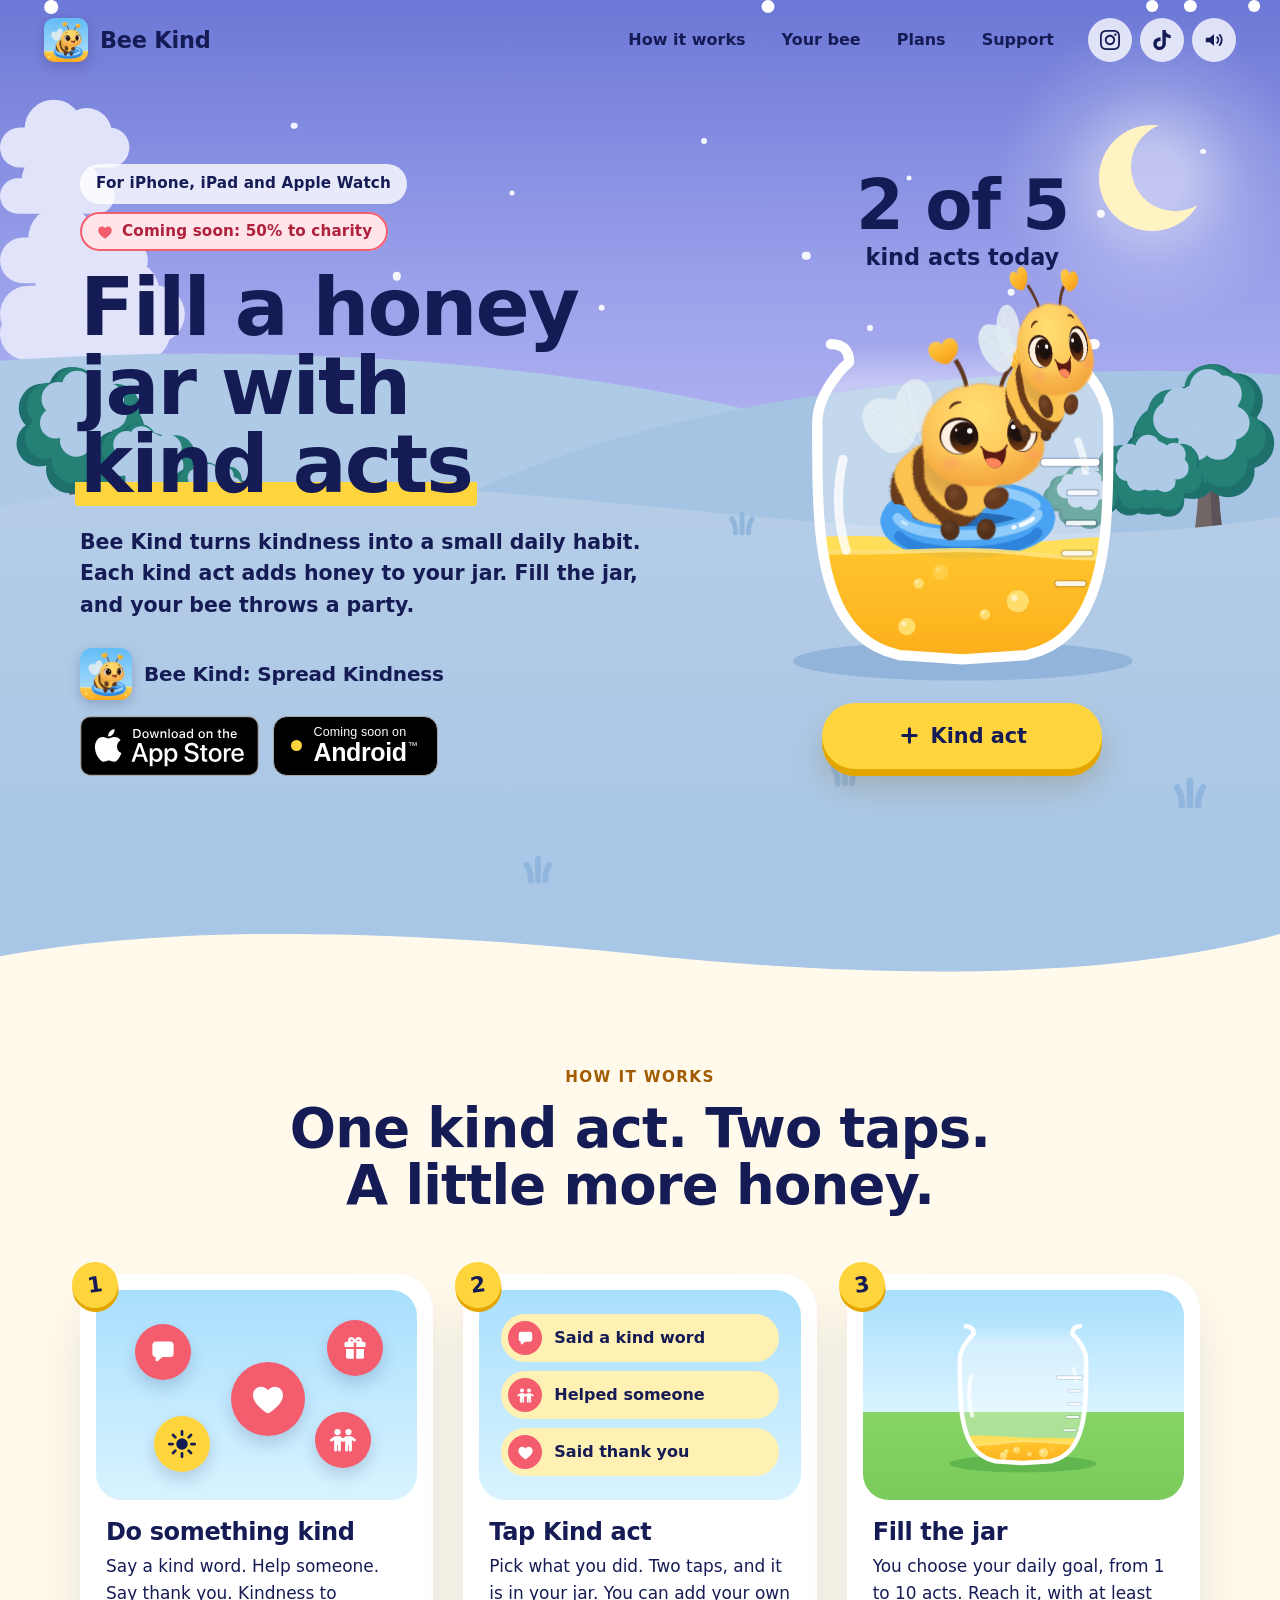
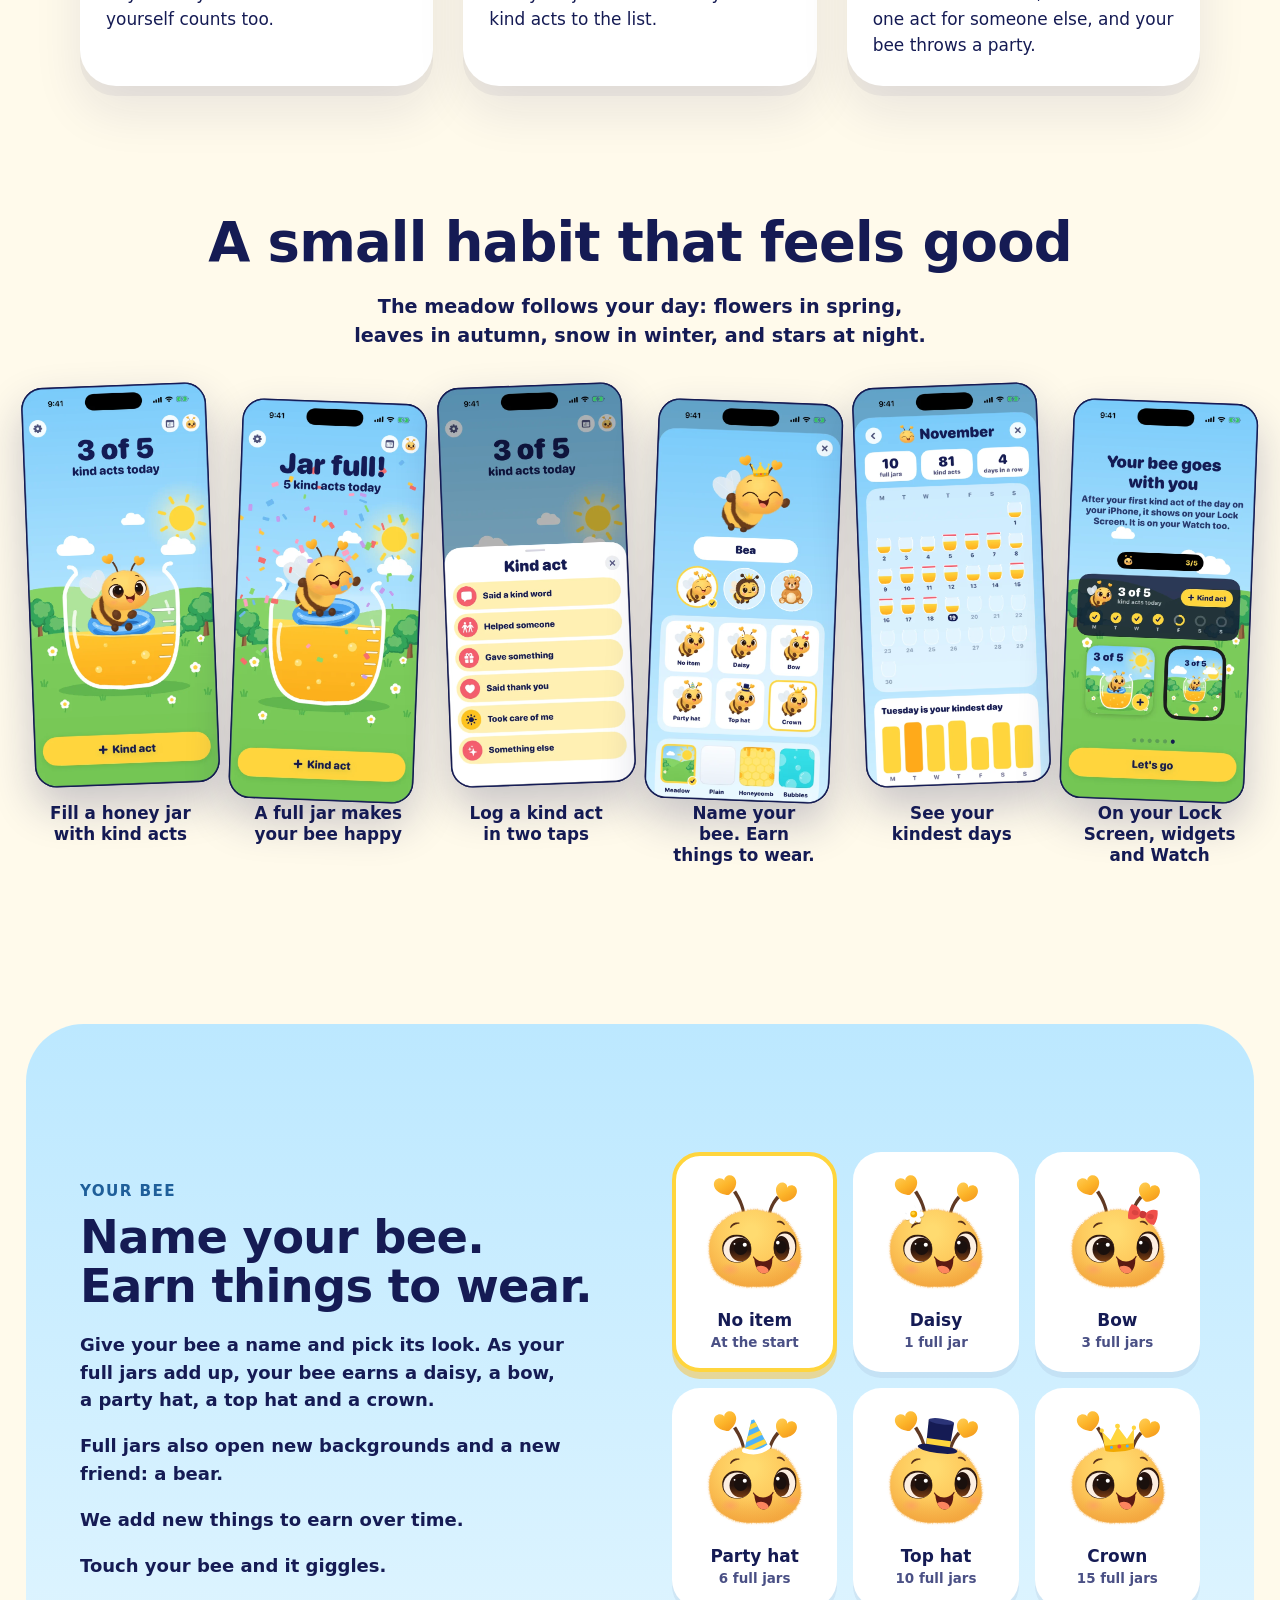
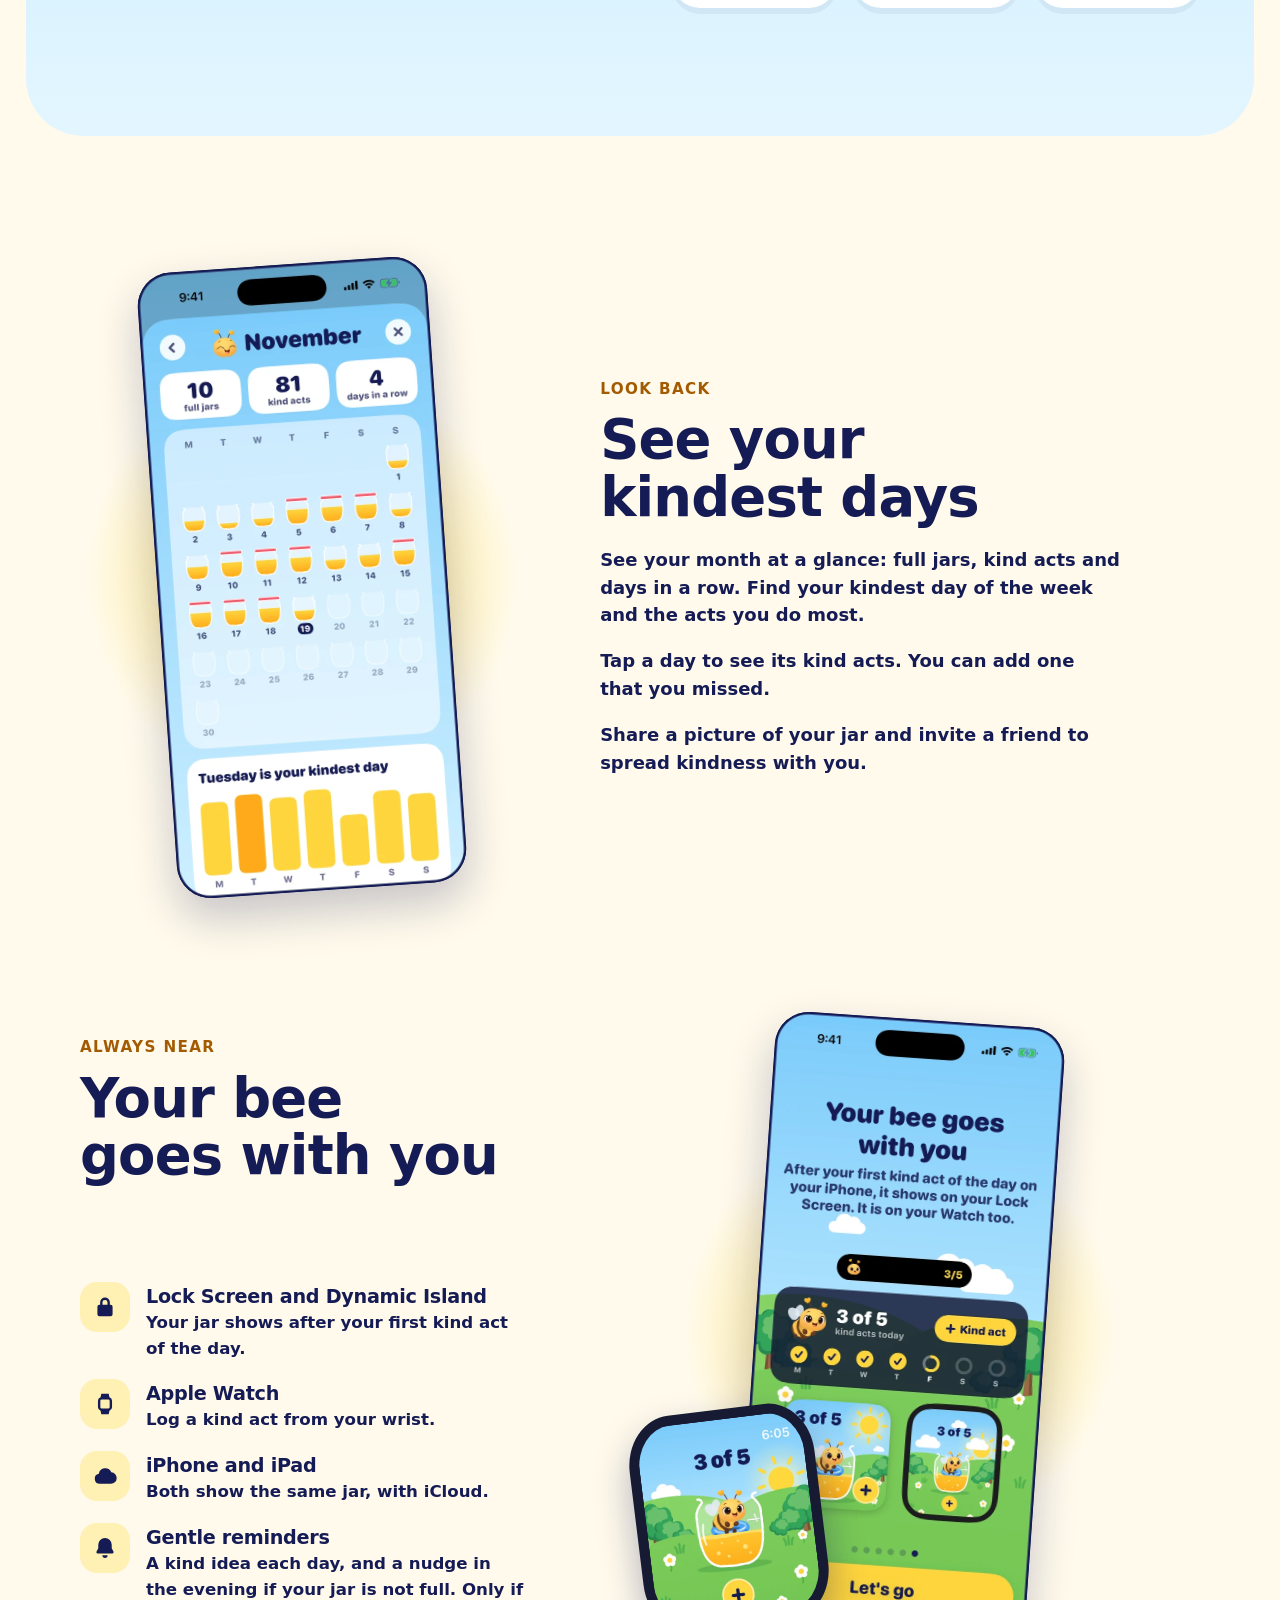
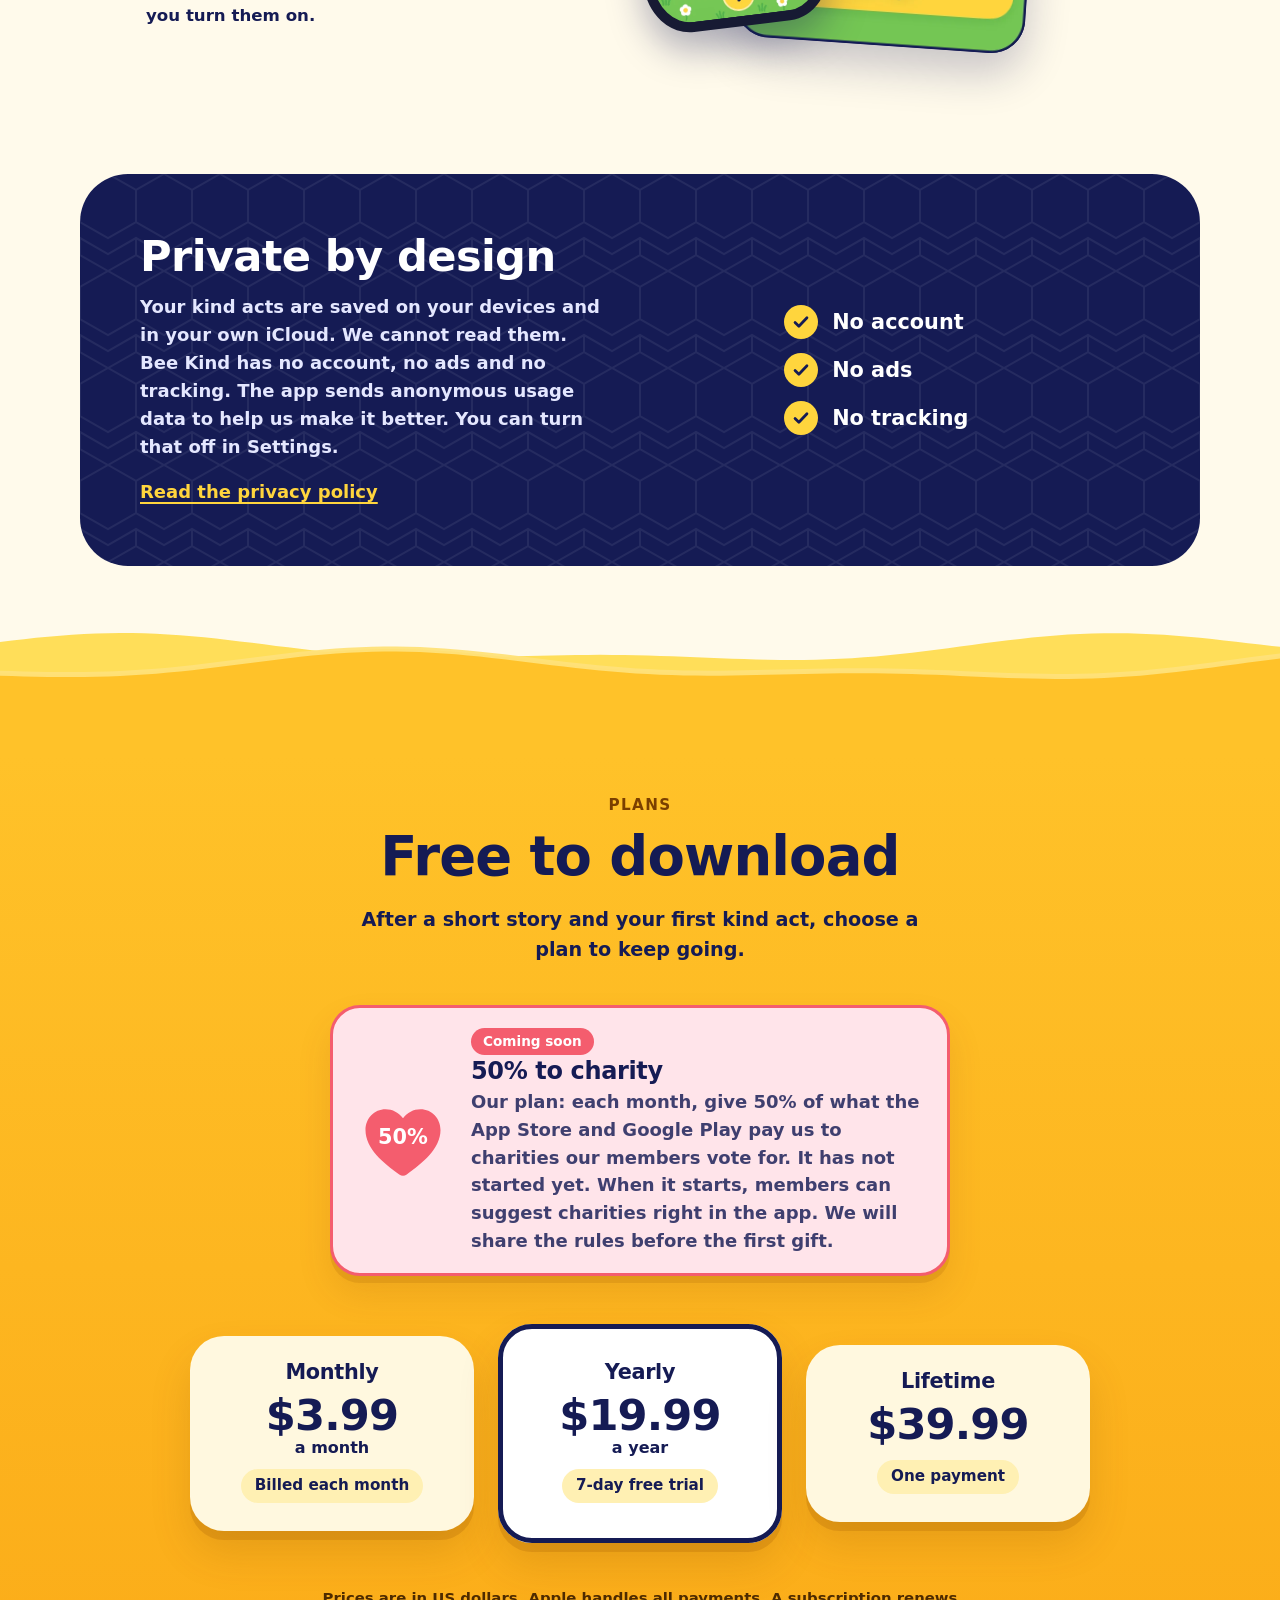
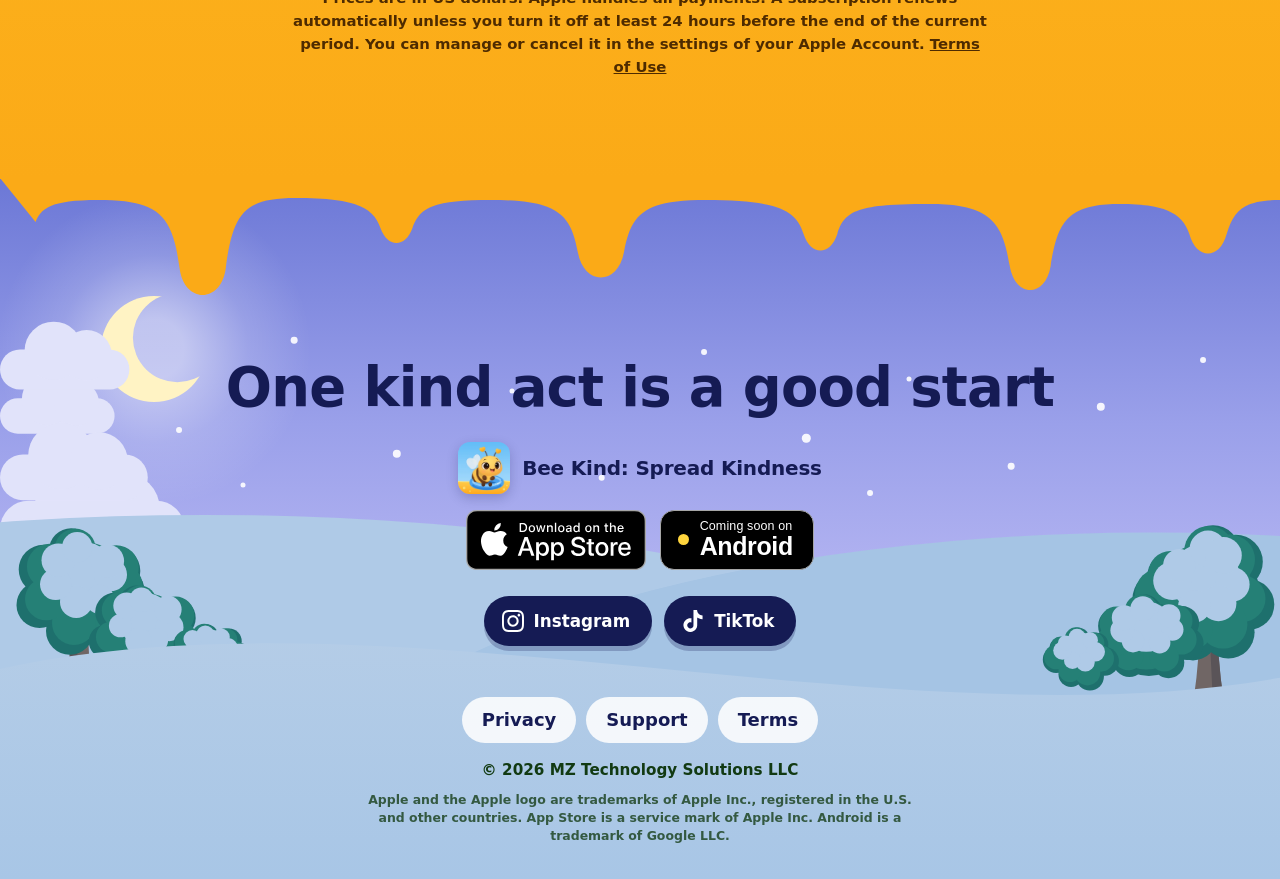
==== commit 284e7449: "Website update (source commit ada7784) Co-Authored-By: Claude Fable 5.2 <noreply@anthropic.com>" ====
--- a/index.html
+++ b/index.html
@@ -88,7 +88,10 @@
 
     <div class="hero__inner wrap">
       <div class="hero__copy">
-        <p class="pill rise" style="--i:0">For iPhone, iPad and Apple Watch</p>
+        <div class="pills rise" style="--i:0">
+          <p class="pill">For iPhone, iPad and Apple Watch</p>
+          <a class="pill pill--give" href="#giving"><svg class="icon" aria-hidden="true"><use href="#i-heart"/></svg>Coming soon: 50% to charity</a>
+        </div>
         <h1 id="hero-title" class="rise" style="--i:1">Fill a honey jar with <span class="hl">kind&nbsp;acts</span></h1>
         <p class="lede rise" style="--i:2">Bee Kind turns kindness into a small daily habit. Each kind act adds honey to your jar. Fill the jar, and your bee throws a party.</p>
         <div class="store rise" style="--i:3">
@@ -267,6 +270,14 @@
       <p class="eyebrow reveal">Plans</p>
       <h2 id="plans-title" class="reveal">Free to download</h2>
       <p class="honey__lede reveal">After a short story and your first kind act, choose a plan to keep going.</p>
+      <div class="pledge reveal" id="giving">
+        <span class="pledge__heart" aria-hidden="true"><svg class="icon"><use href="#i-heart"/></svg><b>50%</b></span>
+        <div class="pledge__copy">
+          <p class="pledge__soon">Coming soon</p>
+          <h3>50% to charity</h3>
+          <p>Our plan: each month, give 50% of what the App&nbsp;Store and Google&nbsp;Play pay us to charities our members vote for. It has not started yet. When it starts, members can suggest charities right in the app. We will share the rules before the first gift.</p>
+        </div>
+      </div>
       <ul class="plans">
         <li class="plan reveal" style="--i:0">
           <h3>Monthly</h3>
--- a/assets/css/site.css
+++ b/assets/css/site.css
@@ -208,6 +208,7 @@
   padding-top: 104px; padding-bottom: 64px;
 }
 
+.pills { display: flex; flex-wrap: wrap; gap: 8px 10px; }
 .pill {
   display: inline-flex; align-items: center;
   background: rgba(255, 255, 255, .8); color: var(--navy);
@@ -665,6 +666,22 @@
 .plan__price { font-family: var(--font-head); font-weight: 900; font-size: clamp(2rem, 3.6vw, 2.7rem); line-height: 1.1; letter-spacing: -.02em; margin: 8px 0 6px; }
 .plan__price span { display: block; font-size: 1rem; font-weight: 800; letter-spacing: 0; }
 .plan__note { display: inline-block; margin: 6px 0 0; background: var(--cream); border-radius: 999px; padding: 5px 14px; font-weight: 800; font-size: .95rem; }
+.pledge {
+  display: flex; align-items: center; gap: 18px; text-align: left;
+  max-width: 620px; margin: clamp(26px, 3.5vw, 40px) auto 0; padding: 18px 26px 18px 20px;
+  background: #FFE4EA; border: 3px solid #F45D6E; border-radius: 30px;
+  box-shadow: 0 7px 0 rgba(150, 80, 0, .16), 0 18px 34px rgba(120, 60, 0, .12);
+}
+.pledge__heart { position: relative; flex: none; width: 100px; height: 100px; display: grid; place-items: center; }
+.pledge__heart .icon { position: absolute; inset: 0; width: 100%; height: 100%; fill: #F45D6E; }
+.pledge__heart b { position: relative; top: -3px; color: #fff; font-family: var(--font-head); font-weight: 900; font-size: 1.3rem; }
+.pledge__soon { display: inline-block; margin: 0 0 4px; background: #F45D6E; color: #fff; border-radius: 999px; padding: 3px 12px; font-weight: 800; font-size: .85rem; }
+.pledge h3 { font-size: 1.5rem; font-weight: 900; margin: 0 0 4px; }
+.pledge p:not(.pledge__soon) { margin: 0; font-weight: 700; color: rgba(21, 27, 84, .82); }
+.pill--give { gap: 8px; background: #FFE4EA; color: #B0213C; text-decoration: none; box-shadow: inset 0 0 0 2px #F45D6E; transition: transform .3s var(--spring), background-color .2s; }
+.pill--give .icon { width: 18px; height: 18px; fill: #F45D6E; }
+.pill--give:hover { background: #fff; transform: translateY(-2px); }
+#giving { scroll-margin-top: 90px; }
 .fine { font-size: .93rem; font-weight: 600; color: #4E2B00; max-width: 47em; margin: clamp(28px, 4vw, 44px) auto 0; }
 
 .edge--drip { bottom: -119px; height: 120px; fill: var(--honey-2); z-index: 3; }
@@ -785,6 +802,7 @@
   .hero__inner { grid-template-columns: minmax(0, 1fr); gap: 34px; padding-top: 96px; padding-bottom: 46px; text-align: center; }
   .hero__copy { display: flex; flex-direction: column; align-items: center; }
   .store { align-items: center; }
+  .pills { justify-content: center; }
   .store__row { justify-content: center; }
   .lede { margin-inline: auto; }
   .jar-stage { width: clamp(240px, 62vw, 330px); }
@@ -817,6 +835,11 @@
 @media (max-width: 480px) {
   .appname, .doc .appname { font-size: 1.08rem; gap: 10px; }
   .appname img { width: 46px; height: 46px; }
+  .pledge { gap: 12px; padding: 14px 16px 14px 12px; border-radius: 24px; }
+  .pledge__heart { width: 76px; height: 76px; }
+  .pledge__heart b { font-size: 1.02rem; }
+  .pledge h3 { font-size: 1.2rem; }
+  .pledge p:not(.pledge__soon) { font-size: .98rem; }
 }
 
 @media (prefers-reduced-motion: reduce) {
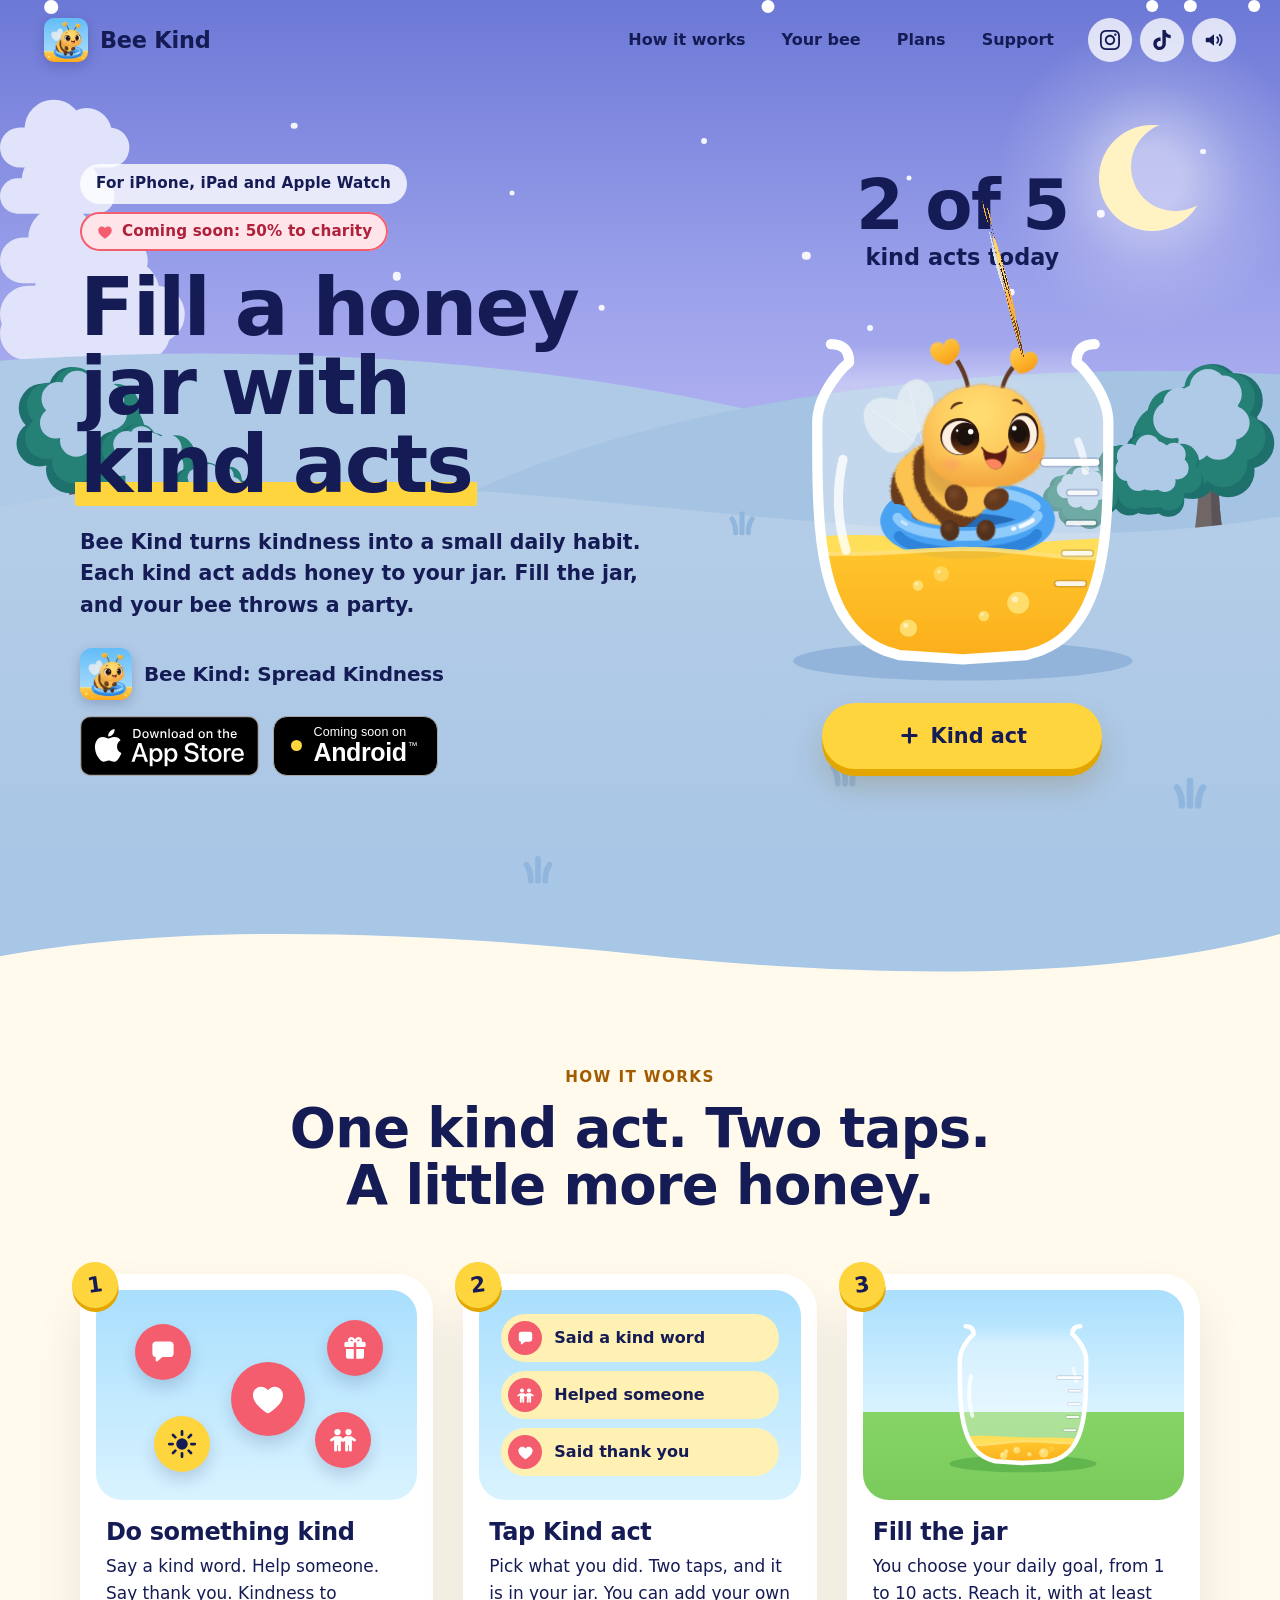
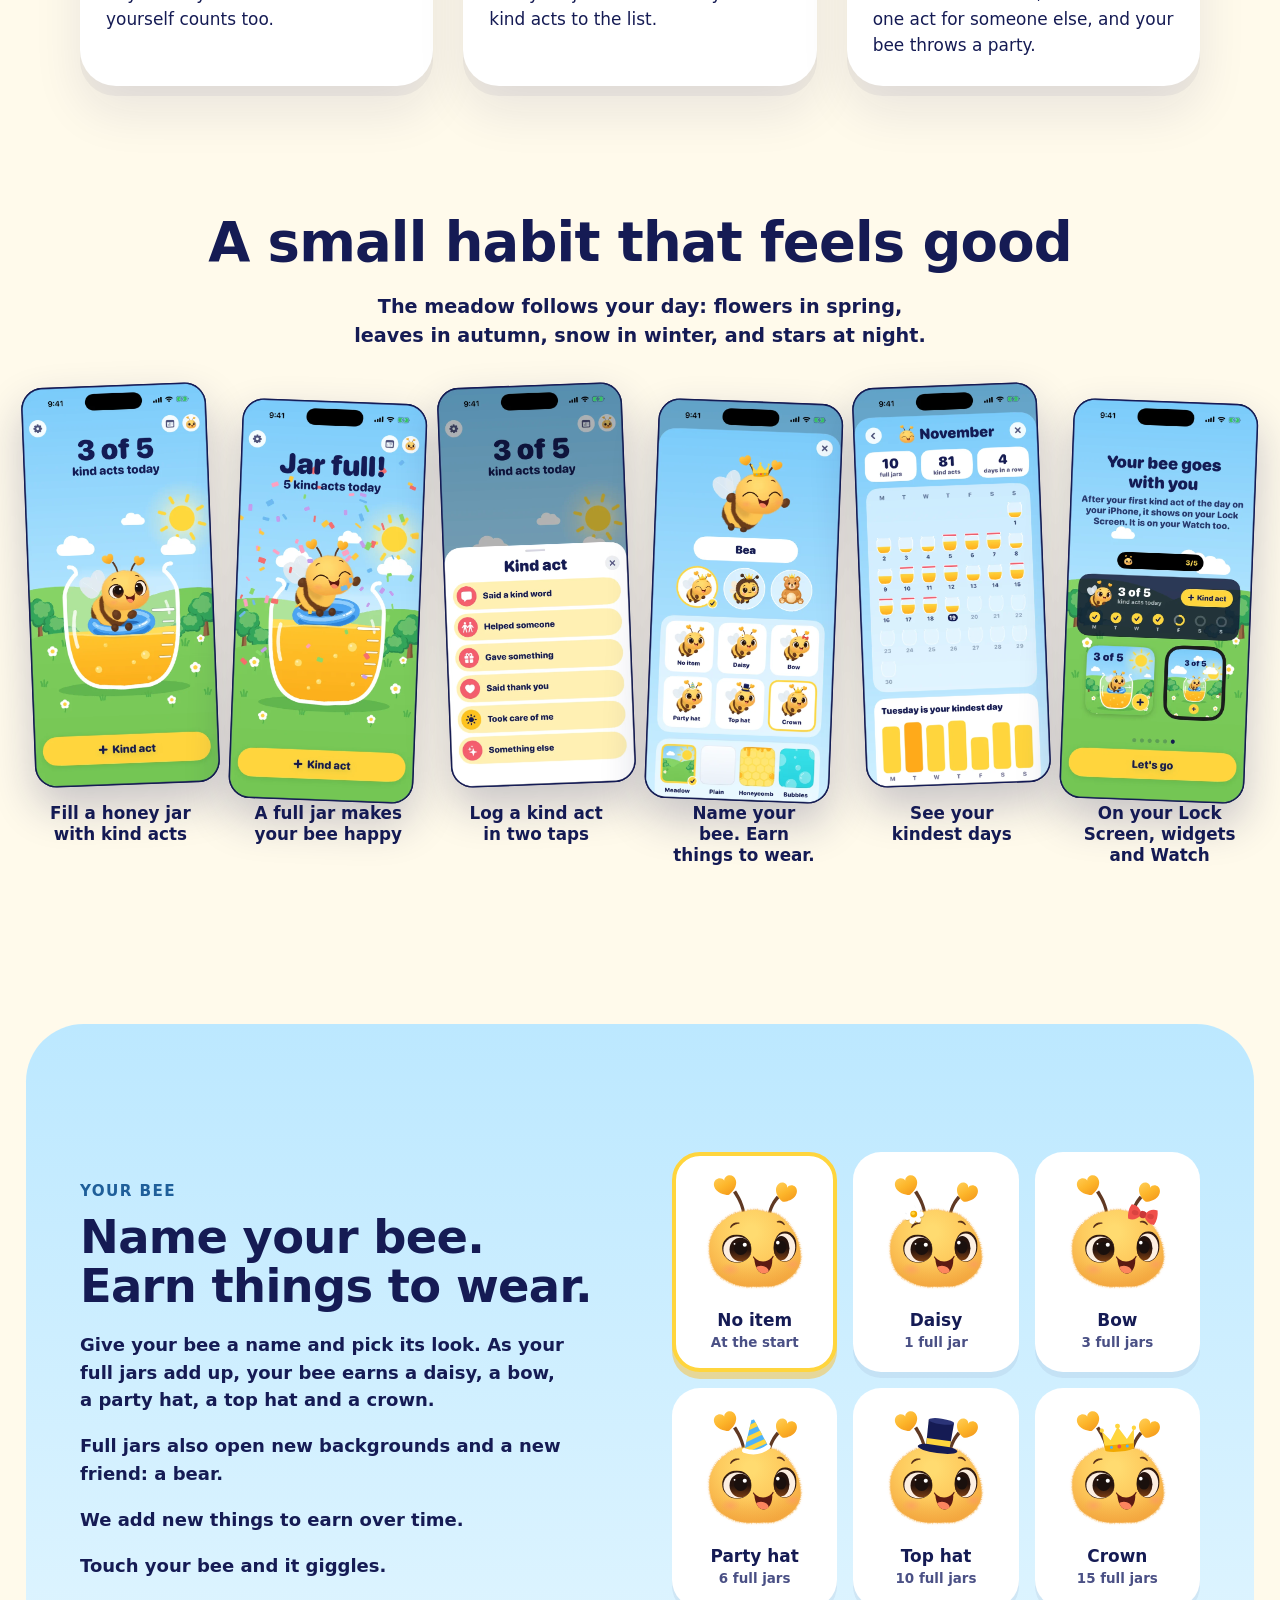
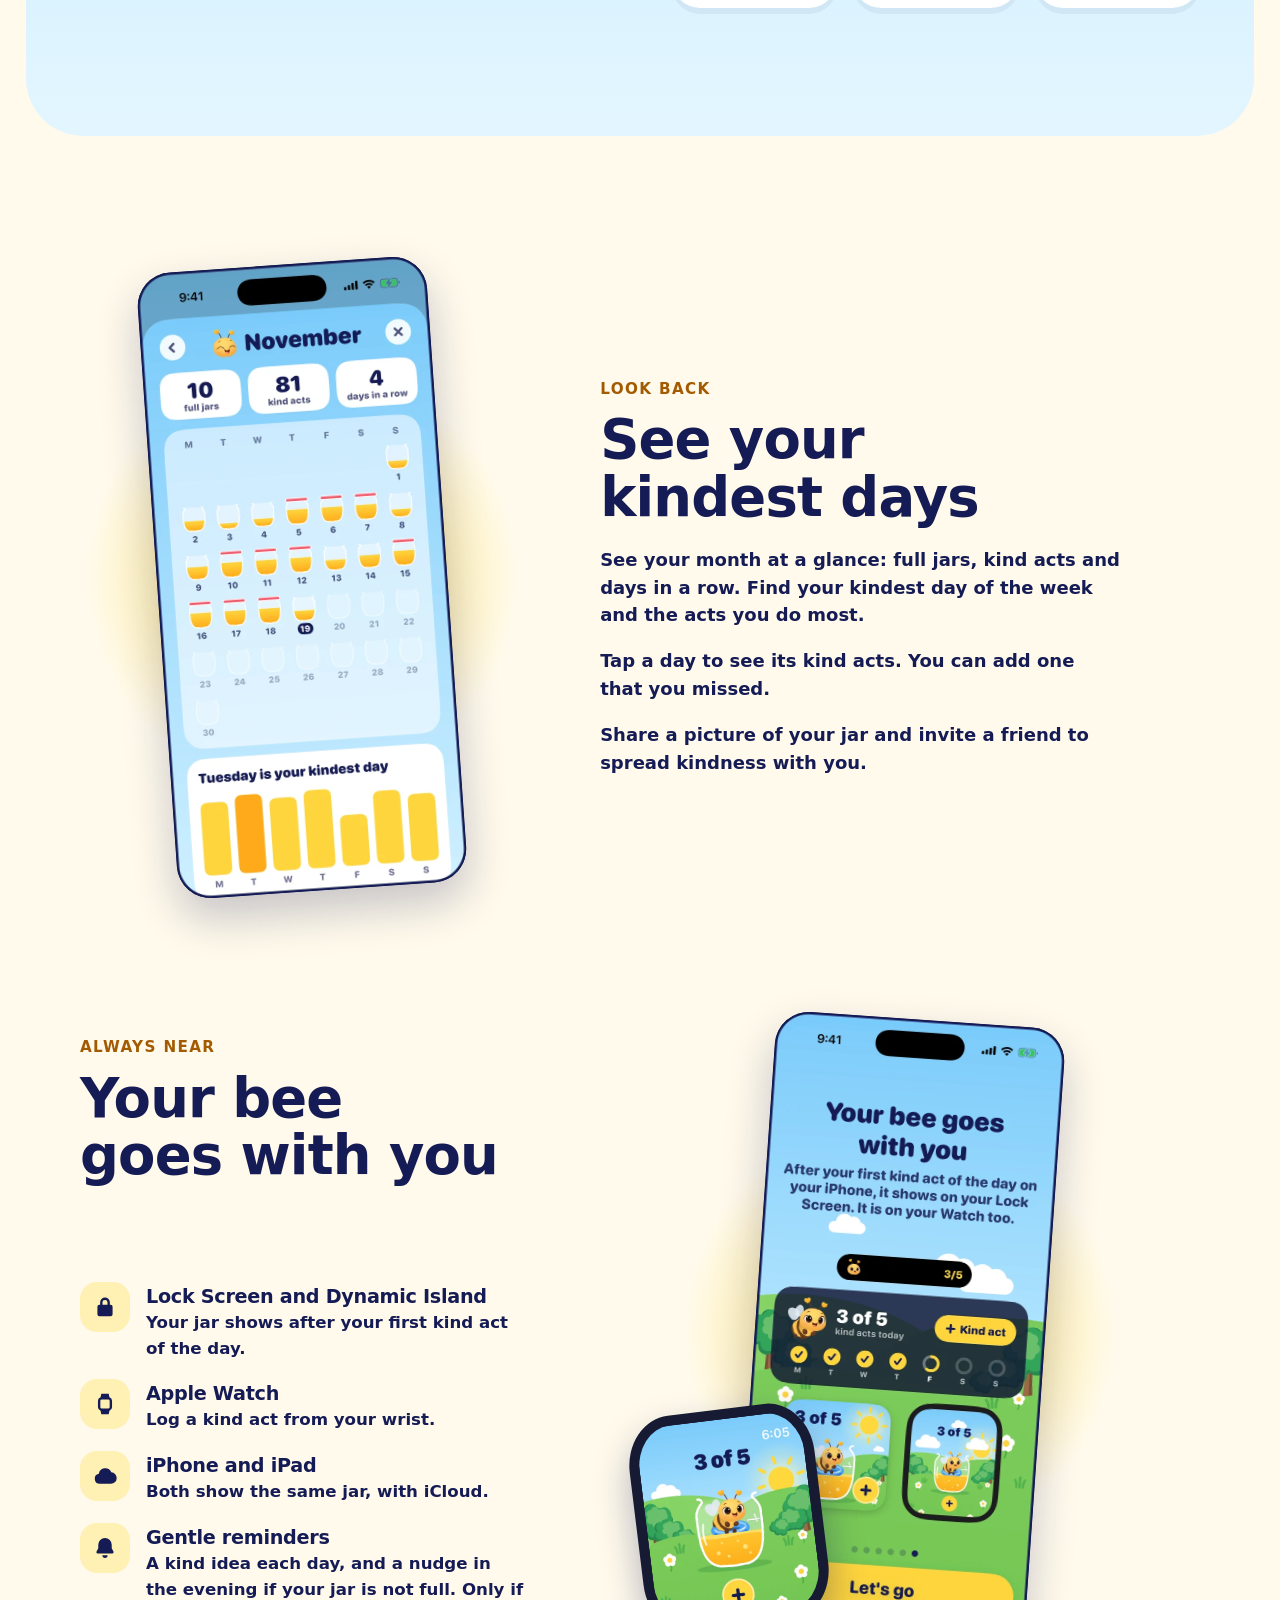
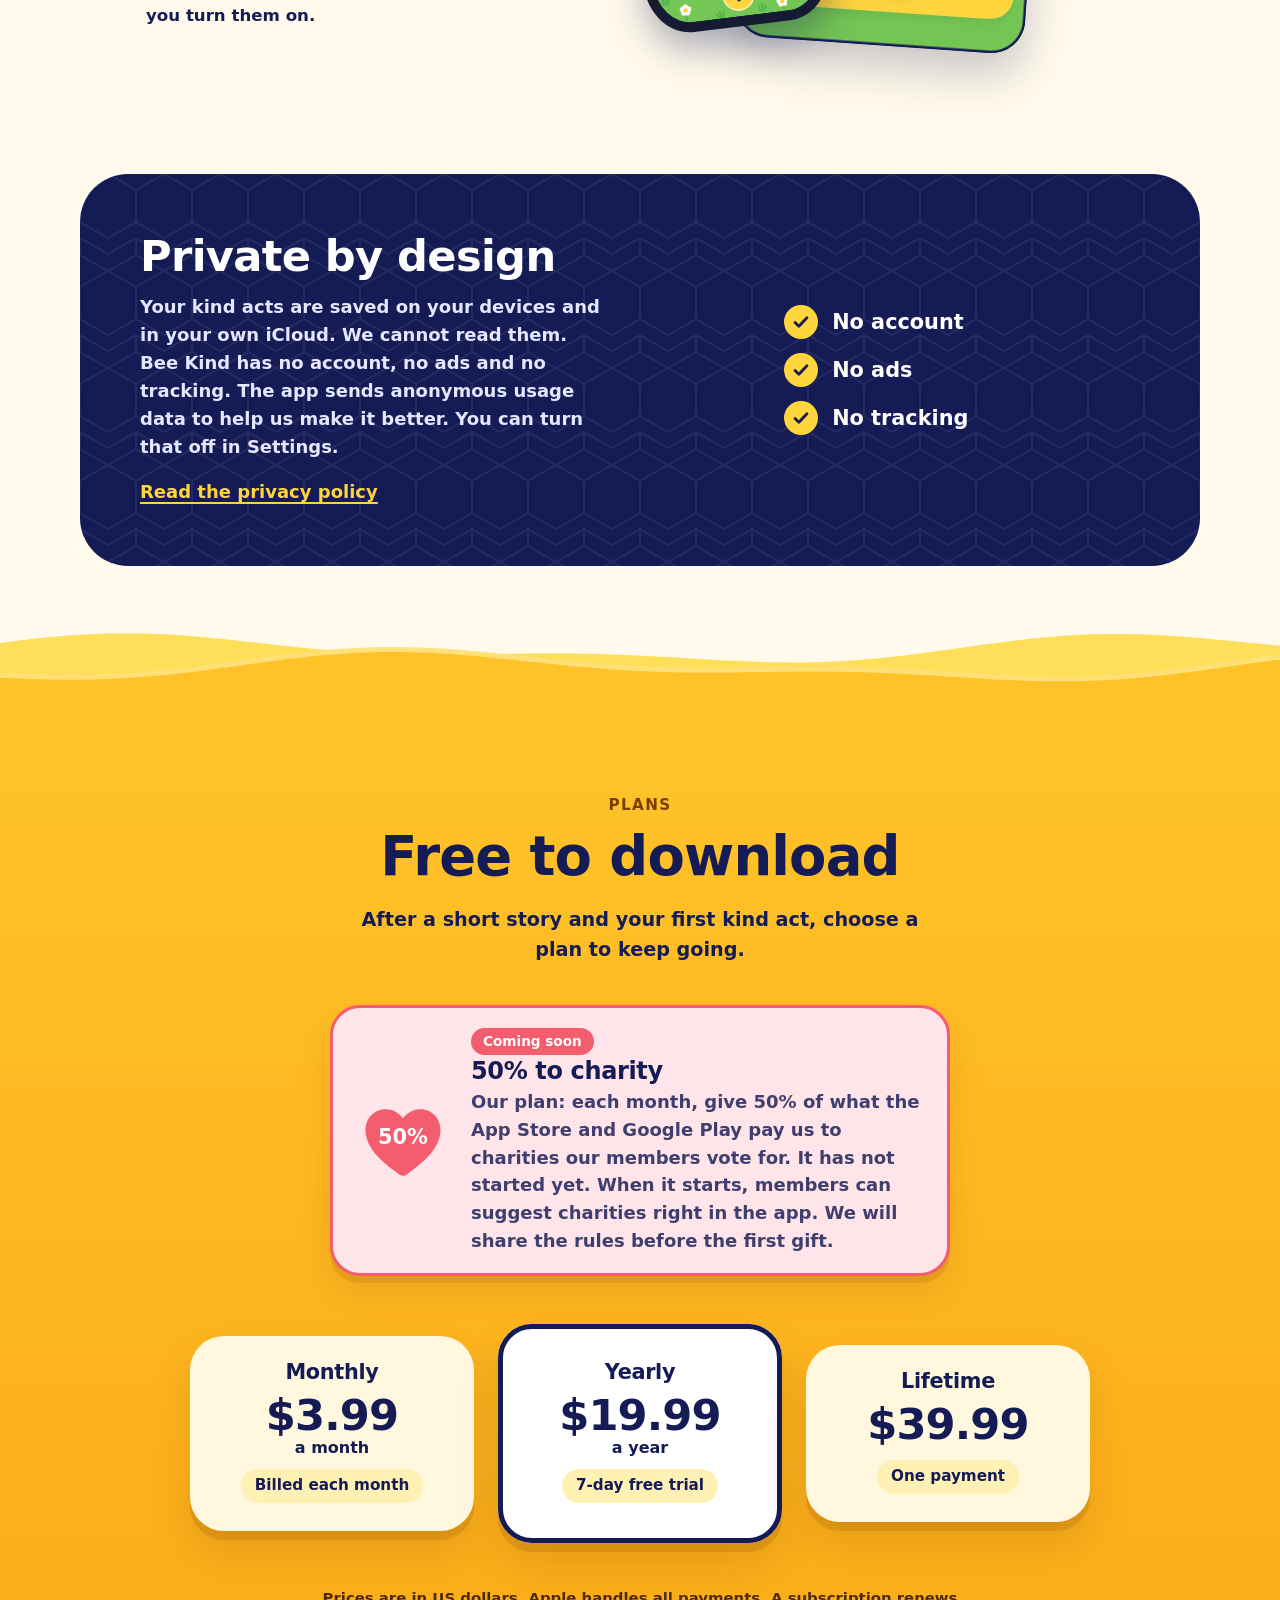
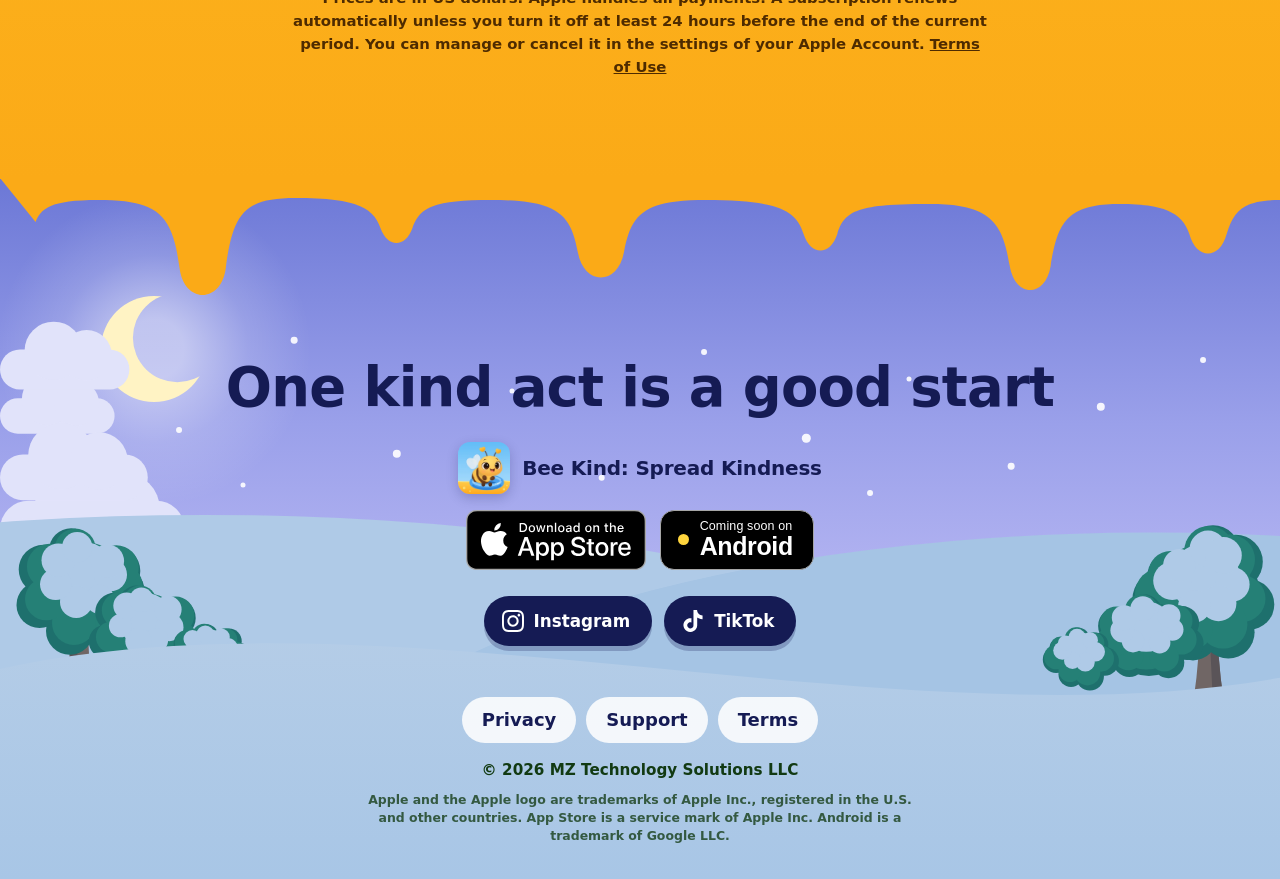
==== commit bd7b6064: "Website update (source commit 29337f8) Co-Authored-By: Claude Fable 5.2 <noreply@anthropic.com>" ====
--- a/index.html
+++ b/index.html
@@ -71,8 +71,8 @@
     <a href="support">Support</a>
   </nav>
   <div class="top__tools">
-    <a class="round-btn social-btn" href="https://www.instagram.com/beekindapp/" rel="me" aria-label="Bee Kind on Instagram"><svg class="icon" aria-hidden="true"><use href="#i-instagram"/></svg></a>
-    <a class="round-btn social-btn" href="https://www.tiktok.com/@beekindapp" rel="me" aria-label="Bee Kind on TikTok"><svg class="icon" aria-hidden="true"><use href="#i-tiktok"/></svg></a>
+    <a class="round-btn social-btn" href="https://www.instagram.com/beekindapp/" target="_blank" rel="me noopener" aria-label="Bee Kind on Instagram"><svg class="icon" aria-hidden="true"><use href="#i-instagram"/></svg></a>
+    <a class="round-btn social-btn" href="https://www.tiktok.com/@beekindapp" target="_blank" rel="me noopener" aria-label="Bee Kind on TikTok"><svg class="icon" aria-hidden="true"><use href="#i-tiktok"/></svg></a>
     <button class="round-btn" id="soundToggle" type="button" aria-pressed="true" aria-label="Sound">
       <svg class="icon icon--on" aria-hidden="true"><use href="#i-sound-on"/></svg>
       <svg class="icon icon--off" aria-hidden="true"><use href="#i-sound-off"/></svg>
@@ -317,8 +317,8 @@
         </div>
       </div>
       <p class="follow reveal">
-        <a class="follow__link" href="https://www.instagram.com/beekindapp/" rel="me"><svg class="icon" aria-hidden="true"><use href="#i-instagram"/></svg>Instagram</a>
-        <a class="follow__link" href="https://www.tiktok.com/@beekindapp" rel="me"><svg class="icon" aria-hidden="true"><use href="#i-tiktok"/></svg>TikTok</a>
+        <a class="follow__link" href="https://www.instagram.com/beekindapp/" target="_blank" rel="me noopener"><svg class="icon" aria-hidden="true"><use href="#i-instagram"/></svg>Instagram</a>
+        <a class="follow__link" href="https://www.tiktok.com/@beekindapp" target="_blank" rel="me noopener"><svg class="icon" aria-hidden="true"><use href="#i-tiktok"/></svg>TikTok</a>
       </p>
       <span class="perch" id="outroPerch" aria-hidden="true"></span>
     </div>
